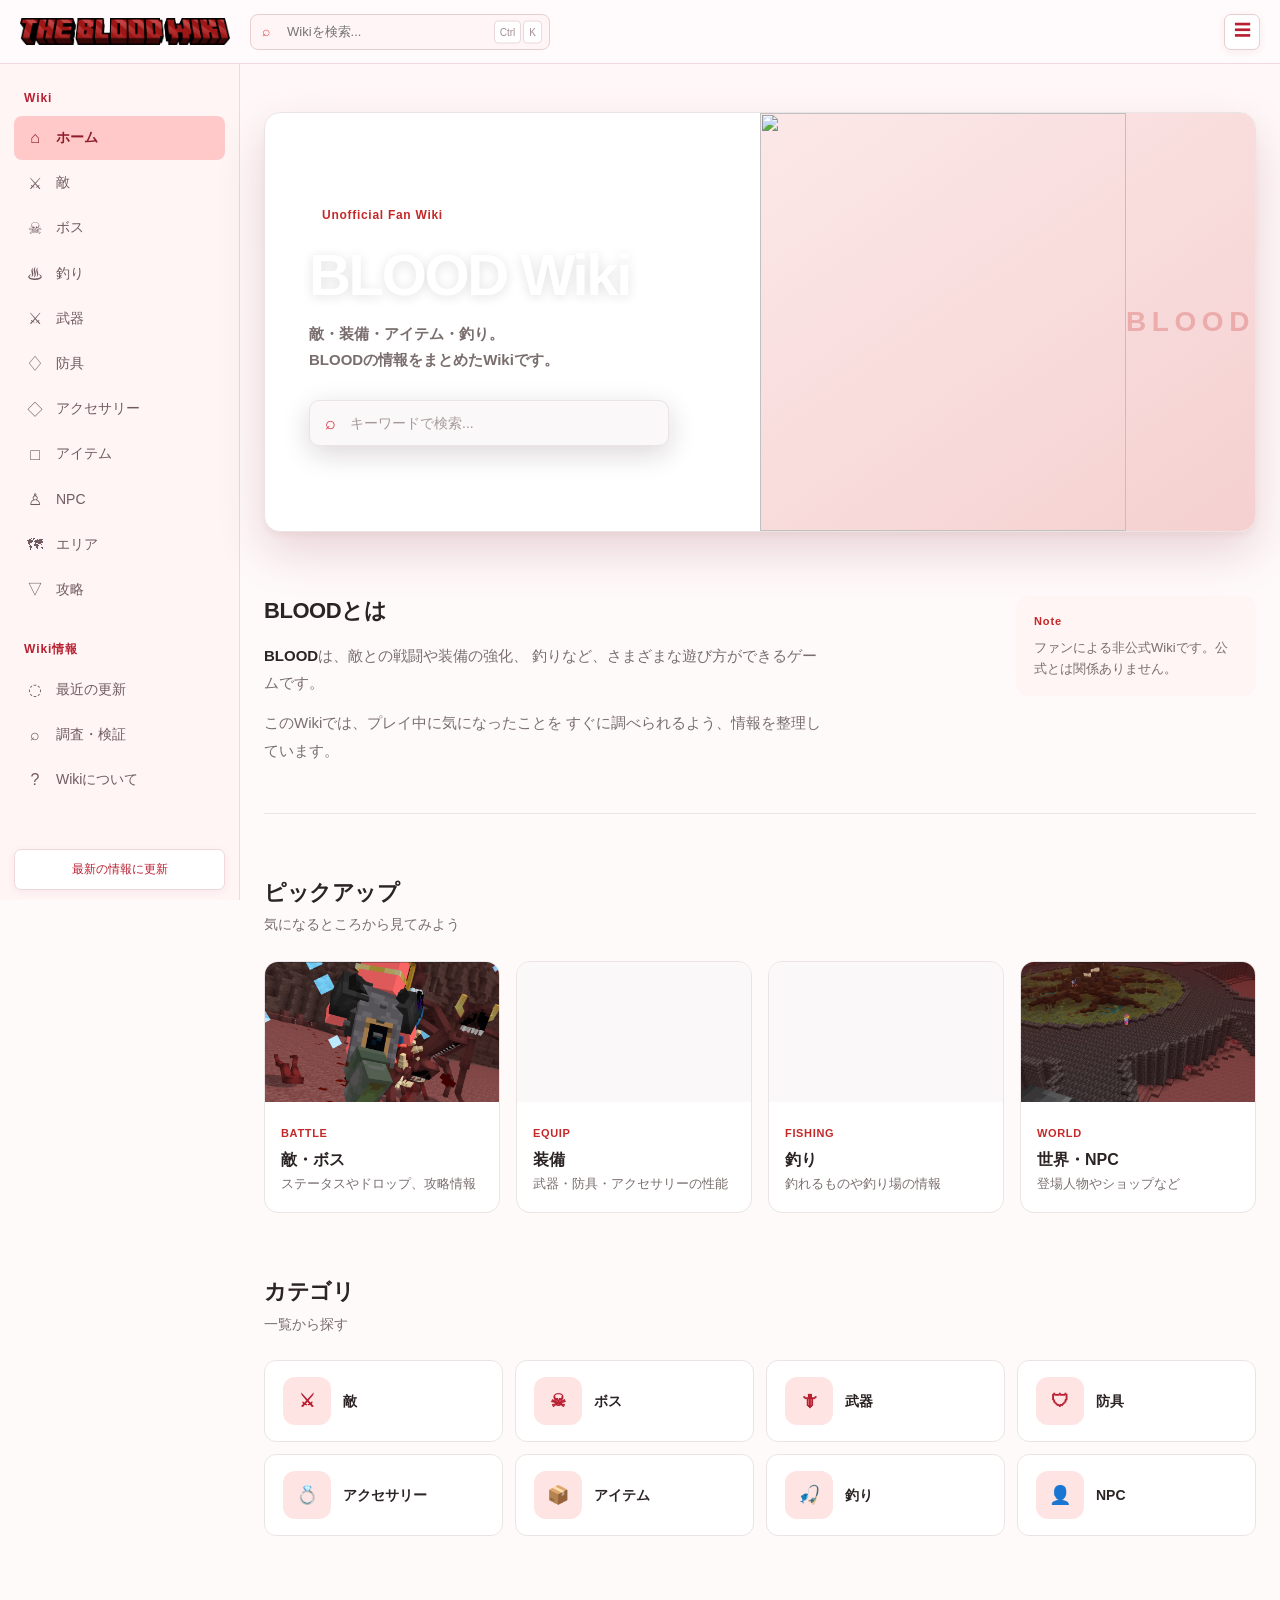
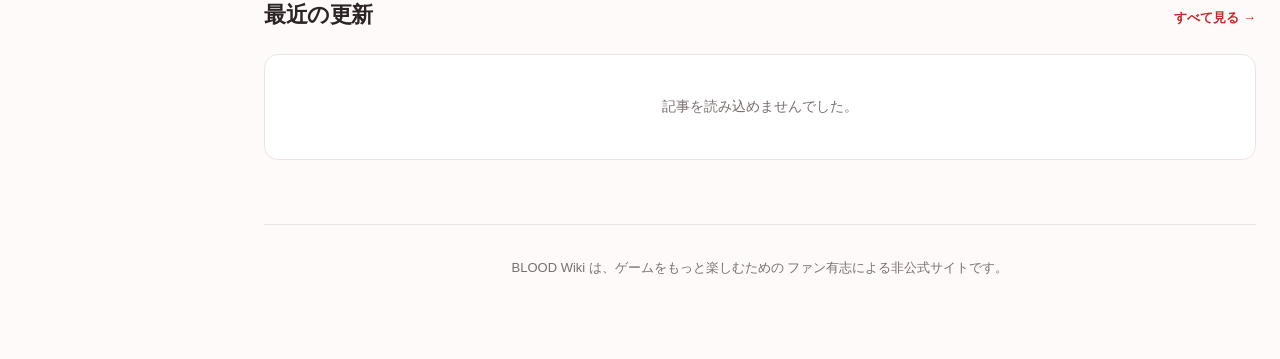
==== index.html @ ddd69c66 "ひ" ====
<!DOCTYPE html>
<html lang="ja">
<head>
    <link rel="icon" type="image/svg+xml" href="favicon.svg">
    <meta charset="UTF-8">
    <meta name="viewport" content="width=device-width, initial-scale=1.0">
    <title>BLOOD Wiki</title>
    <link rel="stylesheet" href="css/base.css">
    <link rel="stylesheet" href="css/layout.css">
    <link rel="stylesheet" href="css/components.css">
    <link rel="stylesheet" href="css/home.css">
</head>
<body>
<div class="site">

    <!-- 共通ヘッダー（変更なし） -->
    <div id="site-header"></div>

    <div class="page">

        <!-- 共通サイドバー（変更なし） -->
        <div id="site-sidebar"></div>

        <main class="main">
            <div class="content home">

                <!-- ========== ヒーロー ========== -->
                <section class="hero">
                    <div class="hero-text">
                        <p class="hero-label">Unofficial Fan Wiki</p>
                        <h1 class="hero-title">BLOOD Wiki</h1>
                        <p class="hero-lead">
                            敵・装備・アイテム・釣り。<br>
                            BLOODの情報をまとめたWikiです。
                        </p>
                        <div class="hero-search">
                            <span class="hero-search-icon" aria-hidden="true">⌕</span>
                            <input
                                type="search"
                                id="hero-search"
                                placeholder="キーワードで検索..."
                                autocomplete="off"
                                aria-label="Wiki内を検索"
                            >
                        </div>
                    </div>
                    <div class="hero-image">
                        <img
                            src="images/blood-hero.jpg"
                            alt=""
                            onerror="this.parentElement.classList.add('is-empty')"
                        >
                    </div>
                </section>

                <!-- ========== イントロ ========== -->
                <section class="intro">
                    <div class="intro-main">
                        <h2 class="intro-title">BLOODとは</h2>
                        <div class="intro-body">
                            <p>
                                <strong>BLOOD</strong>は、敵との戦闘や装備の強化、
                                釣りなど、さまざまな遊び方ができるゲームです。
                            </p>
                            <p>
                                このWikiでは、プレイ中に気になったことを
                                すぐに調べられるよう、情報を整理しています。
                            </p>
                        </div>
                    </div>
                    <aside class="intro-aside">
                        <p class="intro-aside-label">Note</p>
                        <p>ファンによる非公式Wikiです。公式とは関係ありません。</p>
                    </aside>
                </section>

                <!-- ========== ピックアップ ========== -->
                <section class="section">
                    <header class="section-head">
                        <h2 class="section-title">ピックアップ</h2>
                        <p class="section-sub">気になるところから見てみよう</p>
                    </header>

                    <div class="pickup-grid">
                        <a href="category.html?category=enemy" class="pickup-card">
                            <div class="pickup-media">
                                <img src="images/blood-battle.jpg" alt="" onerror="this.style.display='none'">
                            </div>
                            <div class="pickup-body">
                                <span class="pickup-tag">BATTLE</span>
                                <h3>敵・ボス</h3>
                                <p>ステータスやドロップ、攻略情報</p>
                            </div>
                        </a>

                        <a href="category.html?category=weapon" class="pickup-card">
                            <div class="pickup-media">
                                <img src="images/blood-equipment.jpg" alt="" onerror="this.style.display='none'">
                            </div>
                            <div class="pickup-body">
                                <span class="pickup-tag">EQUIP</span>
                                <h3>装備</h3>
                                <p>武器・防具・アクセサリーの性能</p>
                            </div>
                        </a>

                        <a href="category.html?category=fishing" class="pickup-card">
                            <div class="pickup-media">
                                <img src="images/blood-fishing.jpg" alt="" onerror="this.style.display='none'">
                            </div>
                            <div class="pickup-body">
                                <span class="pickup-tag">FISHING</span>
                                <h3>釣り</h3>
                                <p>釣れるものや釣り場の情報</p>
                            </div>
                        </a>

                        <a href="category.html?category=npc" class="pickup-card">
                            <div class="pickup-media">
                                <img src="images/blood-world.jpg" alt="" onerror="this.style.display='none'">
                            </div>
                            <div class="pickup-body">
                                <span class="pickup-tag">WORLD</span>
                                <h3>世界・NPC</h3>
                                <p>登場人物やショップなど</p>
                            </div>
                        </a>
                    </div>
                </section>

                <!-- ========== カテゴリ ========== -->
                <section class="section">
                    <header class="section-head">
                        <h2 class="section-title">カテゴリ</h2>
                        <p class="section-sub">一覧から探す</p>
                    </header>

                    <div class="category-grid">
                        <a href="category.html?category=enemy" class="category-item">
                            <span class="category-icon" aria-hidden="true">⚔</span>
                            <span class="category-name">敵</span>
                        </a>
                        <a href="category.html?category=boss" class="category-item">
                            <span class="category-icon" aria-hidden="true">☠</span>
                            <span class="category-name">ボス</span>
                        </a>
                        <a href="category.html?category=weapon" class="category-item">
                            <span class="category-icon" aria-hidden="true">🗡</span>
                            <span class="category-name">武器</span>
                        </a>
                        <a href="category.html?category=armor" class="category-item">
                            <span class="category-icon" aria-hidden="true">🛡</span>
                            <span class="category-name">防具</span>
                        </a>
                        <a href="category.html?category=accessory" class="category-item">
                            <span class="category-icon" aria-hidden="true">💍</span>
                            <span class="category-name">アクセサリー</span>
                        </a>
                        <a href="category.html?category=item" class="category-item">
                            <span class="category-icon" aria-hidden="true">📦</span>
                            <span class="category-name">アイテム</span>
                        </a>
                        <a href="category.html?category=fishing" class="category-item">
                            <span class="category-icon" aria-hidden="true">🎣</span>
                            <span class="category-name">釣り</span>
                        </a>
                        <a href="category.html?category=npc" class="category-item">
                            <span class="category-icon" aria-hidden="true">👤</span>
                            <span class="category-name">NPC</span>
                        </a>
                    </div>
                </section>

                <!-- ========== 最近の更新 ========== -->
                <section class="section">
                    <header class="section-head section-head--row">
                        <div>
                            <h2 class="section-title">最近の更新</h2>
                        </div>
                        <a href="recent.html" class="section-link">すべて見る →</a>
                    </header>

                    <div id="recent-articles" class="update-list">
                        <div class="update-empty">読み込み中...</div>
                    </div>
                </section>

                <!-- ========== フッター的な一言 ========== -->
                <section class="home-footer">
                    <p>
                        BLOOD Wiki は、ゲームをもっと楽しむための
                        ファン有志による非公式サイトです。
                    </p>
                </section>

            </div>
        </main>
    </div>
</div>

<script src="js/api.js"></script>
<script src="js/layout.js"></script>
<script>
async function loadArticles() {
    const container = document.getElementById("recent-articles");
    if (!container) return;

    try {
        const result = await getArticles();
        if (!result || !result.success) {
            throw new Error(result?.error || "記事を取得できませんでした");
        }
        displayRecentArticles((result.articles || []).slice(0, 8));
    } catch (error) {
        console.error("記事読み込みエラー:", error);
        container.innerHTML = `<div class="update-empty">記事を読み込めませんでした。</div>`;
    }
}

function displayRecentArticles(articles) {
    const container = document.getElementById("recent-articles");
    if (!container) return;
    container.innerHTML = "";

    if (!articles || articles.length === 0) {
        container.innerHTML = `<div class="update-empty">まだ記事がありません。</div>`;
        return;
    }

    for (const article of articles) {
        const a = document.createElement("a");
        a.href = "article.html?id=" + encodeURIComponent(article.id);
        a.className = "update-item";
        a.innerHTML = `
            <span class="update-cat">${escapeHtml(article.category)}</span>
            <span class="update-title">${escapeHtml(article.title)}</span>
            <span class="update-summary">${escapeHtml(article.summary)}</span>
        `;
        container.appendChild(a);
    }
}

function escapeHtml(text) {
    const div = document.createElement("div");
    div.textContent = text ?? "";
    return div.innerHTML;
}

function setupHeroSearch() {
    const input = document.getElementById("hero-search");
    if (!input) return;
    input.addEventListener("keydown", e => {
        if (e.key !== "Enter") return;
        const q = input.value.trim();
        if (!q) return;
        location.href = "search.html?q=" + encodeURIComponent(q);
    });
}

loadArticles();
setupHeroSearch();
</script>
</body>
</html>
---- css/base.css ----
/* ========================================
   BLOOD Wiki - Base
   Red / Strawberry Theme
======================================== */

:root {
    /* Main Reds */
    --red-50:  #fff5f5;
    --red-100: #ffe4e4;
    --red-200: #ffc9c9;
    --red-300: #ff9f9f;
    --red-400: #ff6f6f;
    --red-500: #f04444;
    --red-600: #d92f3a;
    --red-700: #b82032;
    --red-800: #8f1d2c;
    --red-900: #641524;

    /* Strawberry */
    --strawberry: #ff4f64;
    --strawberry-light: #fff0f2;

    /* Accent */
    --accent: #e63950;
    --accent-light: #ffe8ec;

    /* Text */
    --text: #2b2022;
    --text-sub: #705b60;
    --text-light: #a18d92;

    /* Background */
    --background: #fffafa;
    --surface: #ffffff;
    --surface-soft: #fff3f4;

    /* Border */
    --border: #f0d8dc;
    --border-strong: #e8b8bf;

    /* Shadow */
    --shadow-sm:
        0 2px 8px rgba(120, 20, 35, 0.06);

    --shadow-md:
        0 8px 24px rgba(120, 20, 35, 0.10);

    --shadow-lg:
        0 16px 40px rgba(120, 20, 35, 0.14);

    /* Radius */
    --radius-sm: 8px;
    --radius-md: 12px;
    --radius-lg: 18px;
    --radius-xl: 24px;
}


/* ========================================
   Reset
======================================== */

* {
    box-sizing: border-box;
}


html {
    scroll-behavior: smooth;
}


body {
    margin: 0;

    font-family:
        -apple-system,
        BlinkMacSystemFont,
        "Segoe UI",
        "Noto Sans JP",
        sans-serif;

    color: var(--text);

    background:
        linear-gradient(
            180deg,
            #fff7f8 0%,
            var(--background) 35%,
            #fffafa 100%
        );

    line-height: 1.7;

    -webkit-font-smoothing: antialiased;
}


/* ========================================
   Basic Elements
======================================== */

button,
input,
textarea,
select {
    font: inherit;
}


button {
    cursor: pointer;
}


a {
    color: var(--red-700);

    text-decoration-thickness: 1px;
    text-underline-offset: 3px;

    transition:
        color 0.2s ease,
        opacity 0.2s ease;
}


a:hover {
    color: var(--red-500);
}


img {
    max-width: 100%;
    height: auto;
}


/* ========================================
   Selection
======================================== */

::selection {
    color: #ffffff;
    background: var(--strawberry);
}


/* ========================================
   Scrollbar
======================================== */

::-webkit-scrollbar {
    width: 10px;
}


::-webkit-scrollbar-track {
    background: #fff1f3;
}


::-webkit-scrollbar-thumb {
    background: #e9a5ae;
    border-radius: 999px;
}


::-webkit-scrollbar-thumb:hover {
    background: var(--red-500);
}


/* ========================================
   Common Text
======================================== */

h1,
h2,
h3,
h4,
h5,
h6 {
    color: var(--text);

    line-height: 1.35;

    margin-top: 0;
}


h1 {
    font-weight: 800;
}


h2 {
    font-weight: 750;
}


h3,
h4 {
    font-weight: 700;
}


p {
    margin-top: 0;
}


small {
    color: var(--text-sub);
}


/* ========================================
   Form
======================================== */

input,
textarea,
select {
    color: var(--text);

    background: var(--surface);

    border: 1px solid var(--border);

    border-radius: var(--radius-sm);

    outline: none;

    transition:
        border-color 0.2s ease,
        box-shadow 0.2s ease;
}


input:focus,
textarea:focus,
select:focus {
    border-color: var(--red-400);

    box-shadow:
        0 0 0 3px rgba(240, 68, 68, 0.12);
}


/* ========================================
   Button Base
======================================== */

button {
    border: 0;

    color: #ffffff;

    background:
        linear-gradient(
            135deg,
            var(--red-500),
            var(--red-700)
        );

    border-radius: var(--radius-sm);

    padding: 0.55em 1em;

    box-shadow: var(--shadow-sm);

    transition:
        transform 0.15s ease,
        box-shadow 0.15s ease,
        filter 0.15s ease;
}


button:hover {
    filter: brightness(1.05);

    box-shadow: var(--shadow-md);

    transform: translateY(-1px);
}


button:active {
    transform: translateY(0);
}


/* ========================================
   Images
======================================== */

img {
    display: block;
}


/* ========================================
   Utility
======================================== */

.text-red {
    color: var(--red-600);
}


.text-sub {
    color: var(--text-sub);
}


.bg-red {
    background: var(--red-600);
}


.bg-red-soft {
    background: var(--surface-soft);
}
---- css/layout.css ----
/* ========================================
   ページ全体
======================================== */

.page {
    display: grid;

    grid-template-columns:
        240px minmax(0, 1fr);

    min-height: 100vh;

    padding-top: 64px;

    box-sizing: border-box;
}


/* ========================================
   サイドバー領域
======================================== */

#site-sidebar {
    width: 240px;

    min-width: 240px;
}


/* ========================================
   サイドバー
======================================== */

.sidebar {
    position: sticky;

    top: 64px;

    width: 240px;

    height: calc(100vh - 64px);

    box-sizing: border-box;

    display: flex;

    flex-direction: column;

    padding: 24px 14px;

    border-right:
        1px solid var(--border);

    background:
        var(--red-50);

    overflow-y: auto;
}


/* ========================================
   サイドバーセクション
======================================== */

.sidebar-section {
    margin-bottom: 28px;
}


.sidebar-title {
    padding: 0 10px;

    margin-bottom: 8px;

    font-size: 12px;

    font-weight: 700;

    color: var(--red-700);

    letter-spacing: 0.08em;
}


/* ========================================
   サイドバーリンク
======================================== */

.sidebar-link {
    display: flex;

    align-items: center;

    gap: 10px;

    width: 100%;

    min-height: 40px;

    box-sizing: border-box;

    padding: 8px 10px;

    margin: 2px 0;

    border-radius: 8px;

    color: var(--text-sub);

    text-decoration: none;

    font-size: 14px;

    transition:
        background 0.15s ease,
        color 0.15s ease;
}


.sidebar-link span {
    width: 22px;

    flex-shrink: 0;

    text-align: center;

    font-size: 16px;
}


.sidebar-link:hover {
    background: var(--red-100);

    color: var(--red-800);
}


.sidebar-link.active {
    background: var(--red-200);

    color: var(--red-800);

    font-weight: 600;
}


/* ========================================
   サイドバー下部
======================================== */

.sidebar-bottom {
    margin-top: auto;

    padding-top: 20px;
}


.update-button {
    display: block;

    width: 100%;

    box-sizing: border-box;

    padding: 9px 10px;

    margin-bottom: 10px;

    border: 1px solid var(--border);

    border-radius: 7px;

    background: var(--surface);

    color: var(--red-700);

    font-size: 12px;

    cursor: pointer;

    transition:
        background 0.15s ease,
        border-color 0.15s ease;
}


.update-button:hover {
    background: var(--red-100);

    border-color: var(--border-strong);
}


.update-button:disabled {
    opacity: 0.6;

    cursor: wait;
}


.sidebar-version {
    padding: 0 10px;

    color: var(--text-light);

    font-size: 11px;
}


/* ========================================
   メイン
======================================== */

.main {
    min-width: 0;

    width: 100%;
}


.content {
    width:
        min(
            1100px,
            calc(100% - 48px)
        );

    margin: 0 auto;

    padding: 48px 0 80px;

    box-sizing: border-box;
}


/* ========================================
   ヘッダー
======================================== */

.header {
    position: fixed;

    top: 0;

    left: 0;

    right: 0;

    z-index: 2000;

    width: 100%;

    height: 64px;

    box-sizing: border-box;

    border-bottom:
        1px solid #f0dadd;

    /*
       ロゴが濃い赤なので、
       ヘッダーは赤くしすぎない
    */
    background:
        rgba(
            255,
            250,
            251,
            0.97
        );

    backdrop-filter:
        blur(12px);
}


.header-inner {
    height: 100%;

    display: flex;

    align-items: center;

    gap: 20px;

    padding: 0 20px;

    box-sizing: border-box;
}


/* ========================================
   ロゴ・タイトル画像
======================================== */

.logo {
    display: flex;

    align-items: center;

    gap: 8px;

    flex-shrink: 0;

    color: var(--red-800);

    text-decoration: none;
}


.logo img {
    display: block;

    width: auto;

    height: 42px;

    max-width: 210px;

    object-fit: contain;
}


/* ========================================
   テキストロゴ
======================================== */

.logo-mark {
    display: flex;

    align-items: center;

    justify-content: center;

    width: 30px;

    height: 30px;

    border-radius: 7px;

    background: var(--red-700);

    color: white;

    font-size: 13px;

    font-weight: 700;
}


.logo strong {
    display: block;

    font-size: 17px;

    line-height: 18px;

    letter-spacing: -0.03em;

    color: var(--red-800);
}


.logo small {
    display: block;

    margin-top: 2px;

    color: var(--red-400);

    font-size: 10px;
}


/* ========================================
   ヘッダー検索
======================================== */

.header-search {
    position: relative;

    width: 300px;

    flex-shrink: 0;
}


.header-search input {
    display: block;

    width: 100%;

    height: 36px;

    box-sizing: border-box;

    padding:
        0 55px 0 36px;

    border:
        1px solid #e8cdd1;

    border-radius: 8px;

    outline: none;

    background: #fff5f6;

    color: var(--text);

    font-family: inherit;

    font-size: 13px;

    transition:
        border-color 0.15s ease,
        background 0.15s ease,
        box-shadow 0.15s ease;
}


.header-search input:focus {
    border-color: var(--red-400);

    background: white;

    box-shadow:
        0 0 0 3px
        rgba(
            190,
            35,
            60,
            0.08
        );
}


.search-icon {
    position: absolute;

    left: 12px;

    top: 50%;

    transform:
        translateY(-50%);

    color: var(--red-500);

    font-size: 14px;

    pointer-events: none;
}


.search-shortcut {
    position: absolute;

    right: 8px;

    top: 50%;

    display: flex;

    gap: 2px;

    transform:
        translateY(-50%);
}


.search-shortcut kbd {
    padding: 2px 5px;

    border:
        1px solid #ead8db;

    border-radius: 4px;

    background: white;

    color: var(--text-light);

    font-family: inherit;

    font-size: 10px;
}


/* ========================================
   ヘッダー右側
======================================== */

.header-actions {
    display: flex;

    align-items: center;

    gap: 8px;

    margin-left: auto;
}


.icon-button {
    display: flex;

    align-items: center;

    justify-content: center;

    width: 36px;

    height: 36px;

    padding: 0;

    border:
        1px solid #e8cdd1;

    border-radius: 7px;

    background: white;

    color: var(--red-700);

    font-size: 17px;

    cursor: pointer;

    transition:
        background 0.15s ease,
        border-color 0.15s ease,
        transform 0.15s ease;
}


.icon-button:hover {
    background: var(--red-50);

    border-color: var(--red-300);

    transform:
        translateY(-1px);
}


/* ========================================
   スマホ
======================================== */

@media (max-width: 800px) {

    .page {
        display: block;

        min-height: 100vh;

        padding-top: 56px;
    }


    #site-sidebar {
        width: auto;

        min-width: 0;
    }


    .sidebar {
        position: fixed;

        top: 56px;

        left: 0;

        bottom: 0;

        z-index: 1000;

        width: 260px;

        height: auto;

        transform:
            translateX(-100%);

        transition:
            transform 0.2s ease;

        box-shadow:
            4px 0 20px
            rgba(
                120,
                20,
                35,
                0.12
            );
    }


    .sidebar.open {
        transform:
            translateX(0);
    }


    .content {
        width:
            calc(100% - 32px);

        margin: 0 auto;

        padding-top: 32px;
    }


    .header {
        height: 56px;
    }


    .header-inner {
        padding: 0 14px;

        gap: 10px;
    }


    .logo img {
        height: 36px;

        max-width: 150px;
    }


    .logo-mark {
        width: 28px;

        height: 28px;
    }


    .logo strong {
        font-size: 15px;
    }


    .logo small {
        display: none;
    }


    .header-search {
        flex: 1;

        width: auto;

        min-width: 0;
    }


    .search-shortcut {
        display: none;
    }


    .icon-button {
        width: 34px;

        height: 34px;
    }

}
---- css/components.css ----
/* ========================================
   BLOOD Wiki - トップページ（刷新版）
======================================== */

/* ========================================
   共通ユーティリティ
======================================== */
.visually-hidden {
    position: absolute;
    width: 1px;
    height: 1px;
    margin: -1px;
    padding: 0;
    overflow: hidden;
    clip-path: inset(50%);
    white-space: nowrap;
}

a:focus-visible,
input:focus-visible,
button:focus-visible {
    outline: 2px solid var(--red-600);
    outline-offset: 3px;
}

@media (prefers-reduced-motion: reduce) {
    *,
    *::before,
    *::after {
        animation-duration: 0.01ms !important;
        animation-iteration-count: 1 !important;
        transition-duration: 0.01ms !important;
        scroll-behavior: auto !important;
    }
}

/* ========================================
   セクション共通
======================================== */
.home-section {
    margin-bottom: 76px;
}

.section-heading {
    display: flex;
    align-items: flex-end;
    justify-content: space-between;
    gap: 20px;
    margin-bottom: 26px;
}

.eyebrow {
    display: block;
    margin-bottom: 6px;
    color: var(--red-600);
    font-size: 11px;
    font-weight: 800;
    letter-spacing: 0.15em;
}

.section-heading h2 {
    margin: 0;
    color: var(--text);
    font-size: 26px;
    font-weight: 800;
    letter-spacing: -0.03em;
    line-height: 1.25;
}

.section-description {
    margin: 6px 0 0;
    color: var(--text-light);
    font-size: 13px;
    line-height: 1.55;
}

.text-link {
    flex-shrink: 0;
    color: var(--red-600);
    font-size: 13px;
    font-weight: 700;
    text-decoration: none;
    transition: color 0.18s ease, transform 0.18s ease;
}

.text-link:hover {
    color: var(--red-800);
    transform: translateX(3px);
}

/* ========================================
   ヒーロー
======================================== */
.hero {
    position: relative;
    display: grid;
    grid-template-columns: minmax(280px, 0.88fr) minmax(0, 1.12fr);
    min-height: 420px;
    margin-bottom: 72px;
    overflow: hidden;
    border: 1px solid var(--border-strong);
    border-radius: 22px;
    background: linear-gradient(140deg, #6e1424 0%, #a71932 42%, #d7354d 100%);
    box-shadow:
        0 4px 6px rgba(120, 20, 35, 0.04),
        0 20px 48px rgba(120, 20, 35, 0.16);
}

/* ヒーロー画像 */
.hero-visual {
    position: relative;
    order: 2;
    min-height: 420px;
    overflow: hidden;
    background: var(--red-800);
}

.hero-visual img {
    display: block;
    width: 100%;
    height: 100%;
    min-height: 420px;
    object-fit: cover;
    transition: transform 0.6s cubic-bezier(0.22, 1, 0.36, 1);
}

.hero:hover .hero-visual img {
    transform: scale(1.04);
}

.hero-visual-overlay {
    position: absolute;
    inset: 0;
    background: linear-gradient(
        95deg,
        rgba(50, 4, 12, 0) 0%,
        rgba(50, 4, 12, 0.18) 55%,
        rgba(50, 4, 12, 0.38) 100%
    );
    pointer-events: none;
}

/* ヒーロー本文 */
.hero-content {
    position: relative;
    z-index: 1;
    order: 1;
    display: flex;
    flex-direction: column;
    justify-content: center;
    min-width: 0;
    padding: 52px 48px;
    color: #fff;
}

.hero-label {
    display: inline-flex;
    align-items: center;
    width: fit-content;
    margin-bottom: 18px;
    padding: 6px 12px;
    border: 1px solid rgba(255, 255, 255, 0.28);
    border-radius: 999px;
    background: rgba(255, 255, 255, 0.12);
    color: rgba(255, 255, 255, 0.94);
    font-size: 10px;
    font-weight: 800;
    letter-spacing: 0.15em;
    backdrop-filter: blur(4px);
}

.hero h1 {
    margin: 0;
    color: #fff;
    font-size: clamp(36px, 4.8vw, 58px);
    font-weight: 800;
    line-height: 1.06;
    letter-spacing: -0.04em;
    text-shadow: 0 2px 12px rgba(0, 0, 0, 0.12);
}

.hero-lead {
    margin: 16px 0 0;
    color: rgba(255, 255, 255, 0.96);
    font-size: 17px;
    font-weight: 700;
    line-height: 1.4;
}

.hero-description {
    max-width: 500px;
    margin: 12px 0 30px;
    color: rgba(255, 255, 255, 0.78);
    font-size: 13.5px;
    line-height: 1.85;
}

/* ヒーロー検索 */
.hero-search {
    position: relative;
    width: 100%;
    max-width: 460px;
}

.hero-search span {
    position: absolute;
    left: 16px;
    top: 50%;
    z-index: 1;
    transform: translateY(-50%);
    color: var(--red-600);
    font-size: 18px;
    line-height: 1;
    pointer-events: none;
}

.hero-search input {
    width: 100%;
    height: 52px;
    padding: 0 20px 0 48px;
    border: 1px solid rgba(255, 255, 255, 0.4);
    border-radius: 14px;
    outline: none;
    background: rgba(255, 255, 255, 0.97);
    color: var(--text);
    font-size: 14px;
    box-shadow: 0 8px 28px rgba(40, 6, 14, 0.16);
    transition: border-color 0.18s ease, box-shadow 0.18s ease;
}

.hero-search input::placeholder {
    color: var(--text-light);
}

.hero-search input:focus {
    border-color: #fff;
    box-shadow:
        0 0 0 4px rgba(255, 255, 255, 0.2),
        0 8px 28px rgba(40, 6, 14, 0.16);
}

/* ========================================
   BLOODとは？
======================================== */
.about-section {
    position: relative;
    overflow: hidden;
    padding: 36px;
    border: 1px solid var(--border);
    border-radius: 20px;
    background: linear-gradient(145deg, #fff5f6 0%, #ffffff 50%, #fff9f9 100%);
}

.about-content {
    display: grid;
    grid-template-columns: minmax(240px, 0.72fr) minmax(0, 1.28fr);
    gap: 40px;
    align-items: center;
}

.about-visual {
    order: 2;
    position: relative;
    min-height: 210px;
    overflow: hidden;
    border-radius: 16px;
    background: var(--red-100);
    box-shadow: 0 8px 24px rgba(120, 20, 35, 0.06);
}

.about-visual img {
    position: relative;
    z-index: 1;
    display: block;
    width: 100%;
    height: 100%;
    min-height: 210px;
    object-fit: cover;
    transition: transform 0.5s cubic-bezier(0.22, 1, 0.36, 1);
}

.about-visual:hover img {
    transform: scale(1.045);
}

.image-placeholder {
    position: absolute;
    inset: 0;
    display: flex;
    align-items: center;
    justify-content: center;
    color: var(--red-400);
    font-size: 24px;
    font-weight: 800;
    letter-spacing: 0.2em;
}

.about-text {
    order: 1;
    min-width: 0;
    color: var(--text-sub);
    font-size: 14.5px;
    line-height: 1.9;
}

.about-text p {
    margin: 0 0 14px;
}

.about-text p:last-child {
    margin-bottom: 0;
}

.about-note {
    margin-top: 22px;
    padding: 18px 20px;
    border-radius: 14px;
    background: var(--red-600);
    color: #fff;
    box-shadow: 0 10px 28px rgba(150, 20, 42, 0.16);
}

.about-note-label {
    display: block;
    margin-bottom: 6px;
    color: rgba(255, 255, 255, 0.72);
    font-size: 10px;
    font-weight: 800;
    letter-spacing: 0.14em;
}

.about-note p {
    margin: 0;
    font-size: 13px;
    line-height: 1.8;
}

/* ========================================
   BLOODをもっと知る
======================================== */
.discover-grid {
    display: grid;
    grid-template-columns: repeat(auto-fit, minmax(240px, 1fr));
    gap: 18px;
}

.discover-card {
    position: relative;
    display: flex;
    flex-direction: column;
    min-width: 0;
    overflow: hidden;
    border: 1px solid var(--border);
    border-radius: 16px;
    background: var(--surface);
    color: var(--text);
    transition:
        transform 0.22s cubic-bezier(0.22, 1, 0.36, 1),
        border-color 0.2s ease,
        box-shadow 0.22s ease;
}

.discover-card:hover {
    transform: translateY(-4px);
    border-color: var(--red-300);
    box-shadow: 0 16px 36px rgba(120, 20, 35, 0.11);
}

.discover-image {
    position: relative;
    width: 100%;
    height: 152px;
    overflow: hidden;
    background: var(--red-100);
}

.discover-image img {
    display: block;
    width: 100%;
    height: 100%;
    object-fit: cover;
    transition: transform 0.5s cubic-bezier(0.22, 1, 0.36, 1);
}

.discover-card:hover .discover-image img {
    transform: scale(1.06);
}

.discover-image span {
    position: absolute;
    left: 12px;
    bottom: 12px;
    padding: 5px 10px;
    border-radius: 999px;
    background: rgba(30, 4, 10, 0.62);
    color: #fff;
    font-size: 10px;
    font-weight: 800;
    letter-spacing: 0.12em;
    backdrop-filter: blur(4px);
}

.discover-content {
    display: flex;
    flex-direction: column;
    flex: 1;
    padding: 20px;
}

.discover-content h3 {
    margin: 0 0 6px;
    color: var(--text);
    font-size: 16px;
    font-weight: 700;
    line-height: 1.3;
}

.discover-content p {
    margin: 0 0 16px;
    color: var(--text-light);
    font-size: 12.5px;
    line-height: 1.7;
}

.discover-link {
    margin-top: auto;
    color: var(--red-600);
    font-size: 12.5px;
    font-weight: 700;
    text-decoration: none;
    transition: color 0.15s ease;
}

.discover-link:hover {
    color: var(--red-800);
}

/* ========================================
   カテゴリ一覧
======================================== */
.category-list {
    display: grid;
    grid-template-columns: repeat(auto-fit, minmax(280px, 1fr));
    gap: 12px;
    margin: 0;
    padding: 0;
    list-style: none;
}

.category-card {
    position: relative;
    display: flex;
    align-items: center;
    gap: 14px;
    min-height: 90px;
    padding: 15px 16px;
    overflow: hidden;
    border: 1px solid var(--border);
    border-radius: 14px;
    background: var(--surface);
    color: var(--text);
    text-decoration: none;
    transition:
        transform 0.18s ease,
        border-color 0.18s ease,
        box-shadow 0.18s ease,
        background 0.18s ease;
}

.category-card::before {
    content: "";
    position: absolute;
    left: 0;
    top: 0;
    bottom: 0;
    width: 3px;
    background: var(--red-300);
    transition: background 0.18s ease, width 0.18s ease;
}

.category-card:hover {
    transform: translateY(-2px);
    border-color: var(--red-300);
    background: #fffafb;
    box-shadow: 0 10px 28px rgba(120, 20, 35, 0.09);
}

.category-card:hover::before {
    background: var(--red-600);
    width: 4px;
}

.category-icon {
    display: flex;
    align-items: center;
    justify-content: center;
    flex-shrink: 0;
    width: 48px;
    height: 48px;
    border-radius: 12px;
    background: var(--red-100);
    color: var(--red-700);
    font-size: 20px;
    font-weight: 700;
    line-height: 1;
}

.category-icon.enemy     { background: #ffe3e7; color: #a71932; }
.category-icon.boss      { background: #f8d9de; color: #821629; }
.category-icon.fishing   { background: #ffecef; color: #c52d4a; }
.category-icon.weapon    { background: #fbdfe3; color: #991b35; }
.category-icon.armor     { background: #fce8ea; color: #b52a42; }
.category-icon.accessory { background: #f9dce2; color: #8f2035; }
.category-icon.item      { background: #ffe9ec; color: #c13a50; }
.category-icon.npc       { background: #f6dfe3; color: #9e2b40; }

.category-card-content {
    min-width: 0;
    flex: 1;
}

.category-card-content h3 {
    margin: 0 0 3px;
    color: var(--text);
    font-size: 16px;
    font-weight: 700;
    line-height: 1.3;
}

.category-card-content p {
    margin: 0;
    color: var(--text-light);
    font-size: 12px;
    line-height: 1.55;
}

.arrow {
    flex-shrink: 0;
    color: var(--red-400);
    font-size: 18px;
    transition: transform 0.18s ease, color 0.18s ease;
}

.category-card:hover .arrow {
    transform: translateX(4px);
    color: var(--red-600);
}

/* ========================================
   最近の更新
======================================== */
.article-list {
    display: flex;
    flex-direction: column;
    gap: 8px;
}

.article-list-item {
    display: flex;
    align-items: center;
    justify-content: space-between;
    gap: 20px;
    padding: 16px 18px;
    border: 1px solid var(--border);
    border-radius: 12px;
    background: var(--surface);
    color: var(--text);
    text-decoration: none;
    transition:
        border-color 0.16s ease,
        background 0.16s ease,
        transform 0.16s ease,
        box-shadow 0.16s ease;
}

.article-list-item:hover {
    transform: translateX(3px);
    border-color: var(--red-300);
    background: #fffafb;
    box-shadow: 0 4px 16px rgba(120, 20, 35, 0.06);
}

.article-list-main {
    min-width: 0;
}

.article-category {
    margin-bottom: 3px;
    color: var(--red-600);
    font-size: 11px;
    font-weight: 700;
}

.article-list-item h3 {
    margin: 0;
    color: var(--text);
    font-size: 15px;
    font-weight: 700;
    line-height: 1.35;
}

.article-list-item p {
    margin: 4px 0 0;
    overflow: hidden;
    color: var(--text-light);
    font-size: 12px;
    text-overflow: ellipsis;
    white-space: nowrap;
}

.article-arrow {
    flex-shrink: 0;
    color: var(--red-400);
    font-size: 18px;
    transition: color 0.16s ease, transform 0.16s ease;
}

.article-list-item:hover .article-arrow {
    color: var(--red-600);
    transform: translateX(2px);
}

/* ========================================
   Wikiについて
======================================== */
.wiki-info-section {
    padding: 32px;
    border: 1px solid var(--border);
    border-radius: 18px;
    background: linear-gradient(145deg, #fff1f3 0%, #fff8f9 50%, #ffffff 100%);
}

.wiki-info-grid {
    display: grid;
    grid-template-columns: repeat(auto-fit, minmax(220px, 1fr));
    gap: 14px;
}

.wiki-info-card {
    padding: 22px;
    border: 1px solid rgba(180, 40, 65, 0.1);
    border-radius: 14px;
    background: rgba(255, 255, 255, 0.82);
    transition:
        transform 0.18s ease,
        border-color 0.18s ease,
        box-shadow 0.18s ease;
}

.wiki-info-card:hover {
    transform: translateY(-3px);
    border-color: var(--red-300);
    box-shadow: 0 10px 24px rgba(120, 20, 35, 0.08);
}

.wiki-info-icon {
    display: block;
    margin-bottom: 12px;
    color: var(--red-600);
    font-size: 24px;
    line-height: 1;
}

.wiki-info-card h3 {
    margin: 0 0 6px;
    color: var(--red-800);
    font-size: 15px;
    font-weight: 700;
}

.wiki-info-card p {
    margin: 0;
    color: var(--text-light);
    font-size: 12.5px;
    line-height: 1.7;
}

/* ========================================
   読み込み・空状態
======================================== */
.loading,
.empty {
    padding: 36px 20px;
    border: 1px dashed var(--border-strong);
    border-radius: 12px;
    background: var(--surface);
    color: var(--text-light);
    text-align: center;
    font-size: 13px;
}

/* ========================================
   タブレット
======================================== */
@media (max-width: 1000px) {
    .hero {
        grid-template-columns: 1fr 1fr;
        min-height: 380px;
    }

    .hero-visual,
    .hero-visual img {
        min-height: 380px;
    }

    .hero-content {
        padding: 40px 36px;
    }

    .about-content {
        gap: 28px;
    }
}

/* ========================================
   スマホ
======================================== */
@media (max-width: 800px) {
    .home-section {
        margin-bottom: 56px;
    }

    .section-heading {
        flex-direction: column;
        align-items: flex-start;
        gap: 10px;
        margin-bottom: 20px;
    }

    .section-heading h2 {
        font-size: 22px;
    }

    /* ヒーロー */
    .hero {
        display: flex;
        flex-direction: column;
        min-height: 0;
        margin-bottom: 48px;
        border-radius: 18px;
    }

    .hero-visual {
        order: 1;
        height: 230px;
        min-height: 230px;
    }

    .hero-visual img {
        min-height: 230px;
    }

    .hero-content {
        order: 2;
        padding: 28px 22px 26px;
    }

    .hero h1 {
        font-size: clamp(32px, 9vw, 40px);
    }

    .hero-lead {
        margin-top: 12px;
        font-size: 15px;
    }

    .hero-description {
        margin: 10px 0 22px;
        font-size: 13px;
    }

    .hero-search input {
        height: 48px;
        border-radius: 12px;
    }

    /* BLOODとは？ */
    .about-section {
        padding: 24px;
        border-radius: 16px;
    }

    .about-content {
        grid-template-columns: 1fr;
        gap: 20px;
    }

    .about-visual {
        order: 1;
        min-height: 180px;
    }

    .about-visual img {
        min-height: 180px;
    }

    .about-text {
        order: 2;
        font-size: 14px;
    }

    /* もっと知る */
    .discover-grid {
        grid-template-columns: 1fr;
        gap: 12px;
    }

    .discover-card {
        display: grid;
        grid-template-columns: 124px minmax(0, 1fr);
        align-items: stretch;
        border-radius: 14px;
    }

    .discover-image {
        height: auto;
        min-height: 132px;
    }

    .discover-image span {
        left: 8px;
        bottom: 8px;
        padding: 4px 8px;
        font-size: 9px;
    }

    .discover-content {
        padding: 14px 16px;
    }

    .discover-content h3 {
        font-size: 15px;
    }

    /* カテゴリ */
    .category-list {
        grid-template-columns: 1fr;
        gap: 10px;
    }

    .category-card {
        min-height: 80px;
        padding: 13px 14px;
        border-radius: 12px;
    }

    .category-icon {
        width: 44px;
        height: 44px;
        border-radius: 11px;
        font-size: 18px;
    }

    /* Wikiについて */
    .wiki-info-section {
        padding: 24px;
        border-radius: 16px;
    }

    .wiki-info-grid {
        grid-template-columns: 1fr;
        gap: 10px;
    }

    .wiki-info-card {
        padding: 18px;
    }

    /* 最近の更新 */
    .article-list-item {
        padding: 14px 15px;
        gap: 12px;
        border-radius: 10px;
    }

    .article-list-item p {
        display: -webkit-box;
        -webkit-line-clamp: 2;
        line-clamp: 2;
        -webkit-box-orient: vertical;
        white-space: normal;
    }
}
---- css/home.css ----
/* ========================================
   BLOOD Wiki — Home
   明るく、すっきり、ゲームWikiらしい
======================================== */

.home {
    --home-red: #c62828;
    --home-red-soft: #e53935;
    --home-red-bg: #fff5f5;
    --home-border: #ebe4e4;
    --home-text: #2c2424;
    --home-muted: #7a6e6e;
    --home-surface: #ffffff;
    --home-bg-soft: #faf8f8;
}

/* ---------- ヒーロー ---------- */
.hero {
    display: grid;
    grid-template-columns: 1fr 1fr;
    gap: 0;
    margin-bottom: 64px;
    border: 1px solid var(--home-border);
    border-radius: 16px;
    background: var(--home-surface);
    overflow: hidden;
}

.hero-text {
    display: flex;
    flex-direction: column;
    justify-content: center;
    padding: 48px 44px;
}

.hero-label {
    margin: 0 0 12px;
    color: var(--home-red);
    font-size: 12px;
    font-weight: 600;
    letter-spacing: 0.06em;
}

.hero-title {
    margin: 0;
    color: var(--home-text);
    font-size: clamp(36px, 4.5vw, 48px);
    font-weight: 800;
    letter-spacing: -0.03em;
    line-height: 1.1;
}

.hero-lead {
    margin: 16px 0 28px;
    color: var(--home-muted);
    font-size: 15px;
    line-height: 1.7;
}

.hero-search {
    position: relative;
    max-width: 360px;
}

.hero-search-icon {
    position: absolute;
    left: 14px;
    top: 50%;
    transform: translateY(-50%);
    color: var(--home-muted);
    font-size: 15px;
    pointer-events: none;
}

.hero-search input {
    width: 100%;
    height: 46px;
    padding: 0 16px 0 40px;
    border: 1px solid var(--home-border);
    border-radius: 10px;
    background: var(--home-bg-soft);
    color: var(--home-text);
    font-size: 14px;
    outline: none;
    transition: border-color 0.15s ease, box-shadow 0.15s ease, background 0.15s ease;
}

.hero-search input::placeholder {
    color: #a89a9a;
}

.hero-search input:focus {
    border-color: var(--home-red);
    background: #fff;
    box-shadow: 0 0 0 3px rgba(198, 40, 40, 0.12);
}

.hero-image {
    position: relative;
    min-height: 320px;
    background: linear-gradient(145deg, #fce8e8, #f5d0d0);
}

.hero-image img {
    display: block;
    width: 100%;
    height: 100%;
    min-height: 320px;
    object-fit: cover;
}

.hero-image.is-empty {
    display: flex;
    align-items: center;
    justify-content: center;
}

.hero-image.is-empty::after {
    content: "BLOOD";
    color: rgba(198, 40, 40, 0.25);
    font-size: 28px;
    font-weight: 800;
    letter-spacing: 0.2em;
}

/* ---------- イントロ ---------- */
.intro {
    display: grid;
    grid-template-columns: 1fr auto;
    gap: 40px;
    align-items: start;
    margin-bottom: 64px;
    padding-bottom: 48px;
    border-bottom: 1px solid var(--home-border);
}

.intro-title {
    margin: 0 0 16px;
    color: var(--home-text);
    font-size: 22px;
    font-weight: 700;
    letter-spacing: -0.02em;
}

.intro-body {
    max-width: 560px;
    color: var(--home-muted);
    font-size: 15px;
    line-height: 1.85;
}

.intro-body p {
    margin: 0 0 12px;
}

.intro-body p:last-child {
    margin-bottom: 0;
}

.intro-body strong {
    color: var(--home-text);
    font-weight: 700;
}

.intro-aside {
    max-width: 240px;
    padding: 16px 18px;
    border-radius: 12px;
    background: var(--home-red-bg);
}

.intro-aside-label {
    margin: 0 0 6px;
    color: var(--home-red);
    font-size: 11px;
    font-weight: 700;
    letter-spacing: 0.08em;
}

.intro-aside p:last-child {
    margin: 0;
    color: var(--home-muted);
    font-size: 13px;
    line-height: 1.65;
}

/* ---------- セクション共通 ---------- */
.section {
    margin-bottom: 64px;
}

.section-head {
    margin-bottom: 24px;
}

.section-head--row {
    display: flex;
    align-items: baseline;
    justify-content: space-between;
    gap: 16px;
}

.section-title {
    margin: 0;
    color: var(--home-text);
    font-size: 22px;
    font-weight: 700;
    letter-spacing: -0.02em;
}

.section-sub {
    margin: 6px 0 0;
    color: var(--home-muted);
    font-size: 14px;
}

.section-link {
    flex-shrink: 0;
    color: var(--home-red);
    font-size: 13px;
    font-weight: 600;
    text-decoration: none;
    transition: opacity 0.15s ease;
}

.section-link:hover {
    opacity: 0.75;
}

/* ---------- ピックアップ ---------- */
.pickup-grid {
    display: grid;
    grid-template-columns: repeat(4, 1fr);
    gap: 16px;
}

.pickup-card {
    display: flex;
    flex-direction: column;
    border: 1px solid var(--home-border);
    border-radius: 14px;
    background: var(--home-surface);
    color: inherit;
    text-decoration: none;
    overflow: hidden;
    transition: border-color 0.18s ease, box-shadow 0.18s ease, transform 0.18s ease;
}

.pickup-card:hover {
    border-color: #f0c8c8;
    box-shadow: 0 8px 24px rgba(44, 36, 36, 0.06);
    transform: translateY(-2px);
}

.pickup-media {
    height: 140px;
    background: var(--home-bg-soft);
    overflow: hidden;
}

.pickup-media img {
    display: block;
    width: 100%;
    height: 100%;
    object-fit: cover;
    transition: transform 0.35s ease;
}

.pickup-card:hover .pickup-media img {
    transform: scale(1.04);
}

.pickup-body {
    padding: 16px 16px 18px;
}

.pickup-tag {
    display: inline-block;
    margin-bottom: 6px;
    color: var(--home-red);
    font-size: 11px;
    font-weight: 700;
    letter-spacing: 0.06em;
}

.pickup-body h3 {
    margin: 0 0 4px;
    color: var(--home-text);
    font-size: 16px;
    font-weight: 700;
}

.pickup-body p {
    margin: 0;
    color: var(--home-muted);
    font-size: 13px;
    line-height: 1.5;
}

/* ---------- カテゴリ ---------- */
.category-grid {
    display: grid;
    grid-template-columns: repeat(4, 1fr);
    gap: 12px;
}

.category-item {
    display: flex;
    align-items: center;
    gap: 12px;
    padding: 16px 18px;
    border: 1px solid var(--home-border);
    border-radius: 12px;
    background: var(--home-surface);
    color: var(--home-text);
    text-decoration: none;
    transition: border-color 0.15s ease, background 0.15s ease;
}

.category-item:hover {
    border-color: #f0c8c8;
    background: var(--home-red-bg);
}

.category-icon {
    flex-shrink: 0;
    font-size: 18px;
    line-height: 1;
}

.category-name {
    font-size: 14px;
    font-weight: 600;
}

/* ---------- 最近の更新 ---------- */
.update-list {
    border: 1px solid var(--home-border);
    border-radius: 14px;
    background: var(--home-surface);
    overflow: hidden;
}

.update-item {
    display: grid;
    grid-template-columns: 100px 1fr;
    grid-template-rows: auto auto;
    column-gap: 16px;
    row-gap: 2px;
    padding: 16px 20px;
    border-bottom: 1px solid var(--home-border);
    color: inherit;
    text-decoration: none;
    transition: background 0.15s ease;
}

.update-item:last-child {
    border-bottom: none;
}

.update-item:hover {
    background: var(--home-bg-soft);
}

.update-cat {
    grid-row: 1 / 3;
    align-self: center;
    color: var(--home-red);
    font-size: 12px;
    font-weight: 600;
}

.update-title {
    color: var(--home-text);
    font-size: 14px;
    font-weight: 600;
    line-height: 1.4;
}

.update-summary {
    overflow: hidden;
    color: var(--home-muted);
    font-size: 13px;
    text-overflow: ellipsis;
    white-space: nowrap;
}

.update-empty {
    padding: 40px 20px;
    color: var(--home-muted);
    font-size: 14px;
    text-align: center;
}

/* ---------- ホームフッター ---------- */
.home-footer {
    margin-top: 16px;
    padding-top: 32px;
    border-top: 1px solid var(--home-border);
}

.home-footer p {
    margin: 0;
    color: var(--home-muted);
    font-size: 13px;
    line-height: 1.7;
    text-align: center;
}

/* ---------- フォーカス ---------- */
a:focus-visible,
input:focus-visible {
    outline: 2px solid var(--home-red);
    outline-offset: 2px;
}

/* ---------- レスポンシブ ---------- */
@media (max-width: 1000px) {
    .pickup-grid,
    .category-grid {
        grid-template-columns: repeat(2, 1fr);
    }
}

@media (max-width: 800px) {
    .hero {
        grid-template-columns: 1fr;
        margin-bottom: 48px;
    }

    .hero-image {
        order: -1;
        min-height: 200px;
        height: 200px;
    }

    .hero-image img {
        min-height: 200px;
    }

    .hero-text {
        padding: 28px 24px 32px;
    }

    .intro {
        grid-template-columns: 1fr;
        gap: 24px;
        margin-bottom: 48px;
        padding-bottom: 36px;
    }

    .intro-aside {
        max-width: none;
    }

    .section {
        margin-bottom: 48px;
    }

    .update-item {
        grid-template-columns: 1fr;
        gap: 4px;
    }

    .update-cat {
        grid-row: auto;
    }

    .update-summary {
        white-space: normal;
        display: -webkit-box;
        -webkit-line-clamp: 2;
        line-clamp: 2;
        -webkit-box-orient: vertical;
    }
}

@media (max-width: 480px) {
    .pickup-grid,
    .category-grid {
        grid-template-columns: 1fr;
    }

    .hero-title {
        font-size: 32px;
    }

    .section-head--row {
        flex-direction: column;
        align-items: flex-start;
        gap: 8px;
    }
}

@media (prefers-reduced-motion: reduce) {
    .pickup-card,
    .pickup-media img {
        transition: none;
    }
}
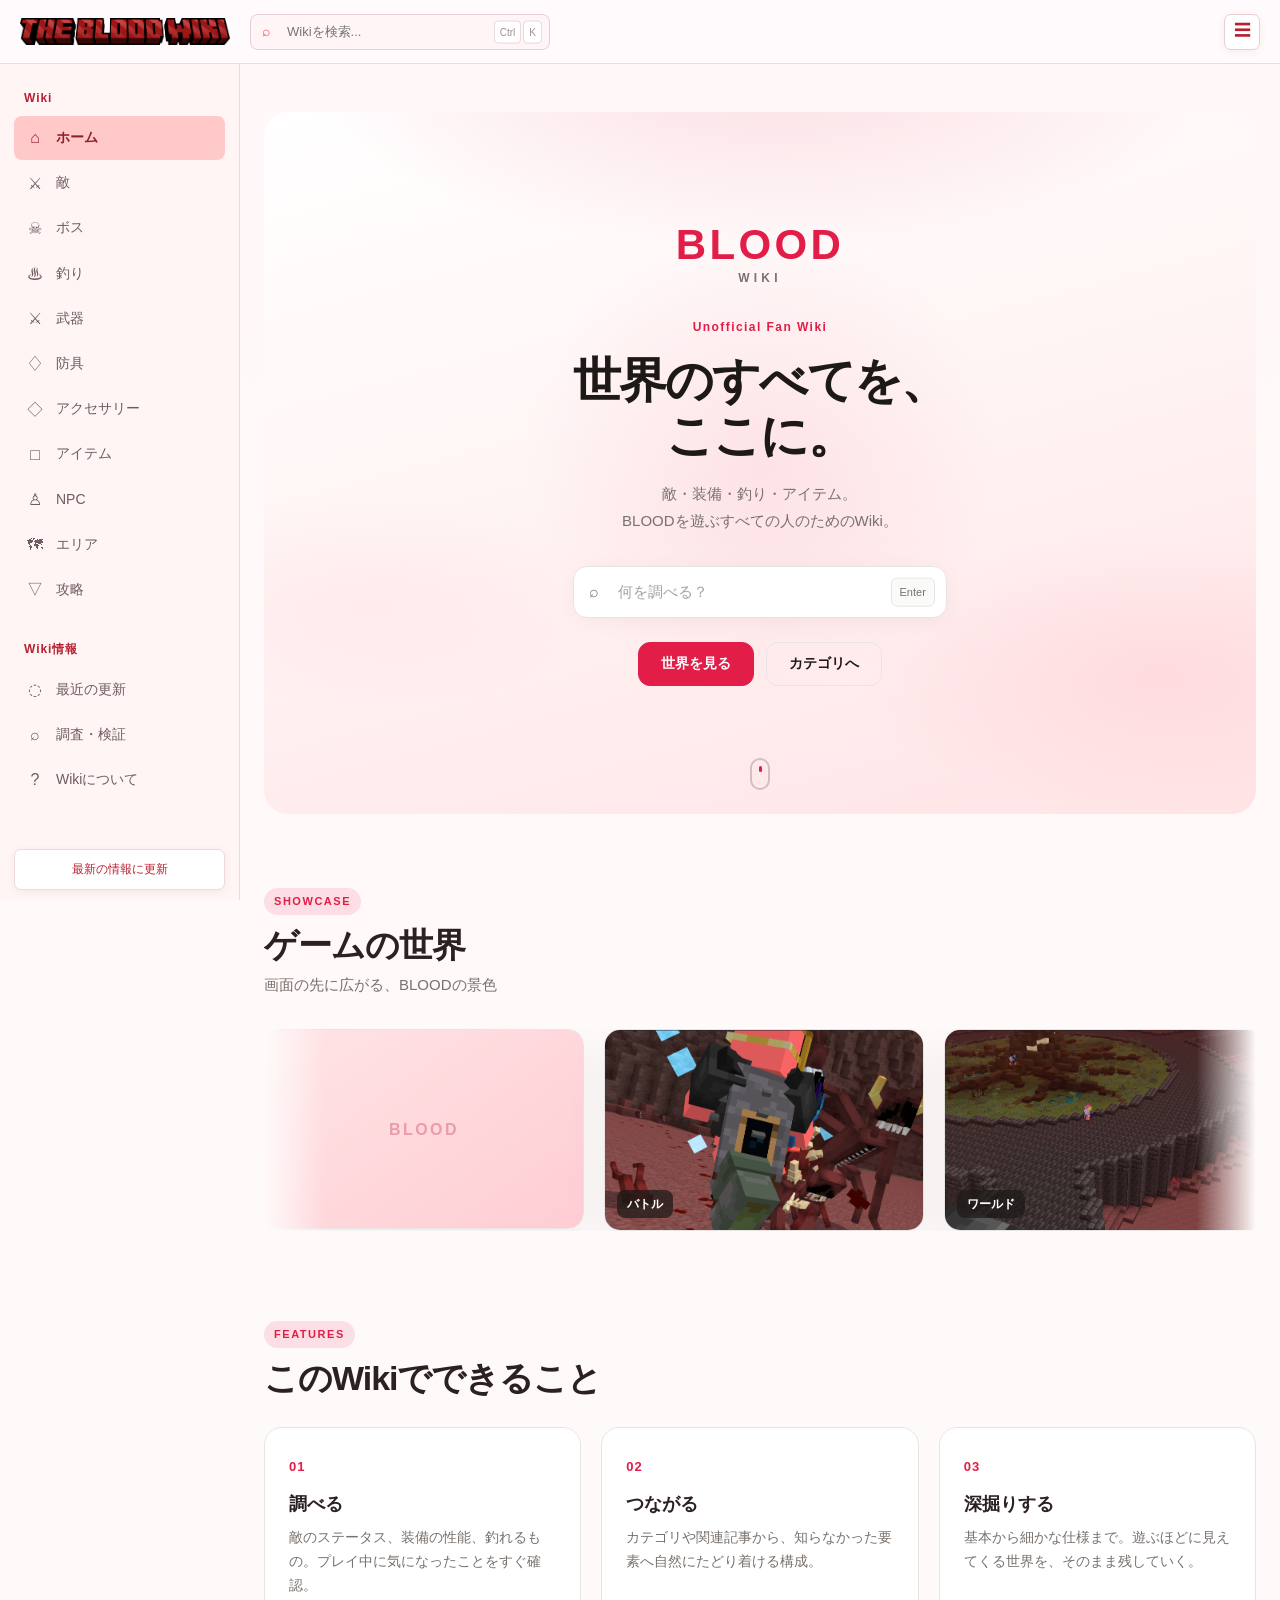
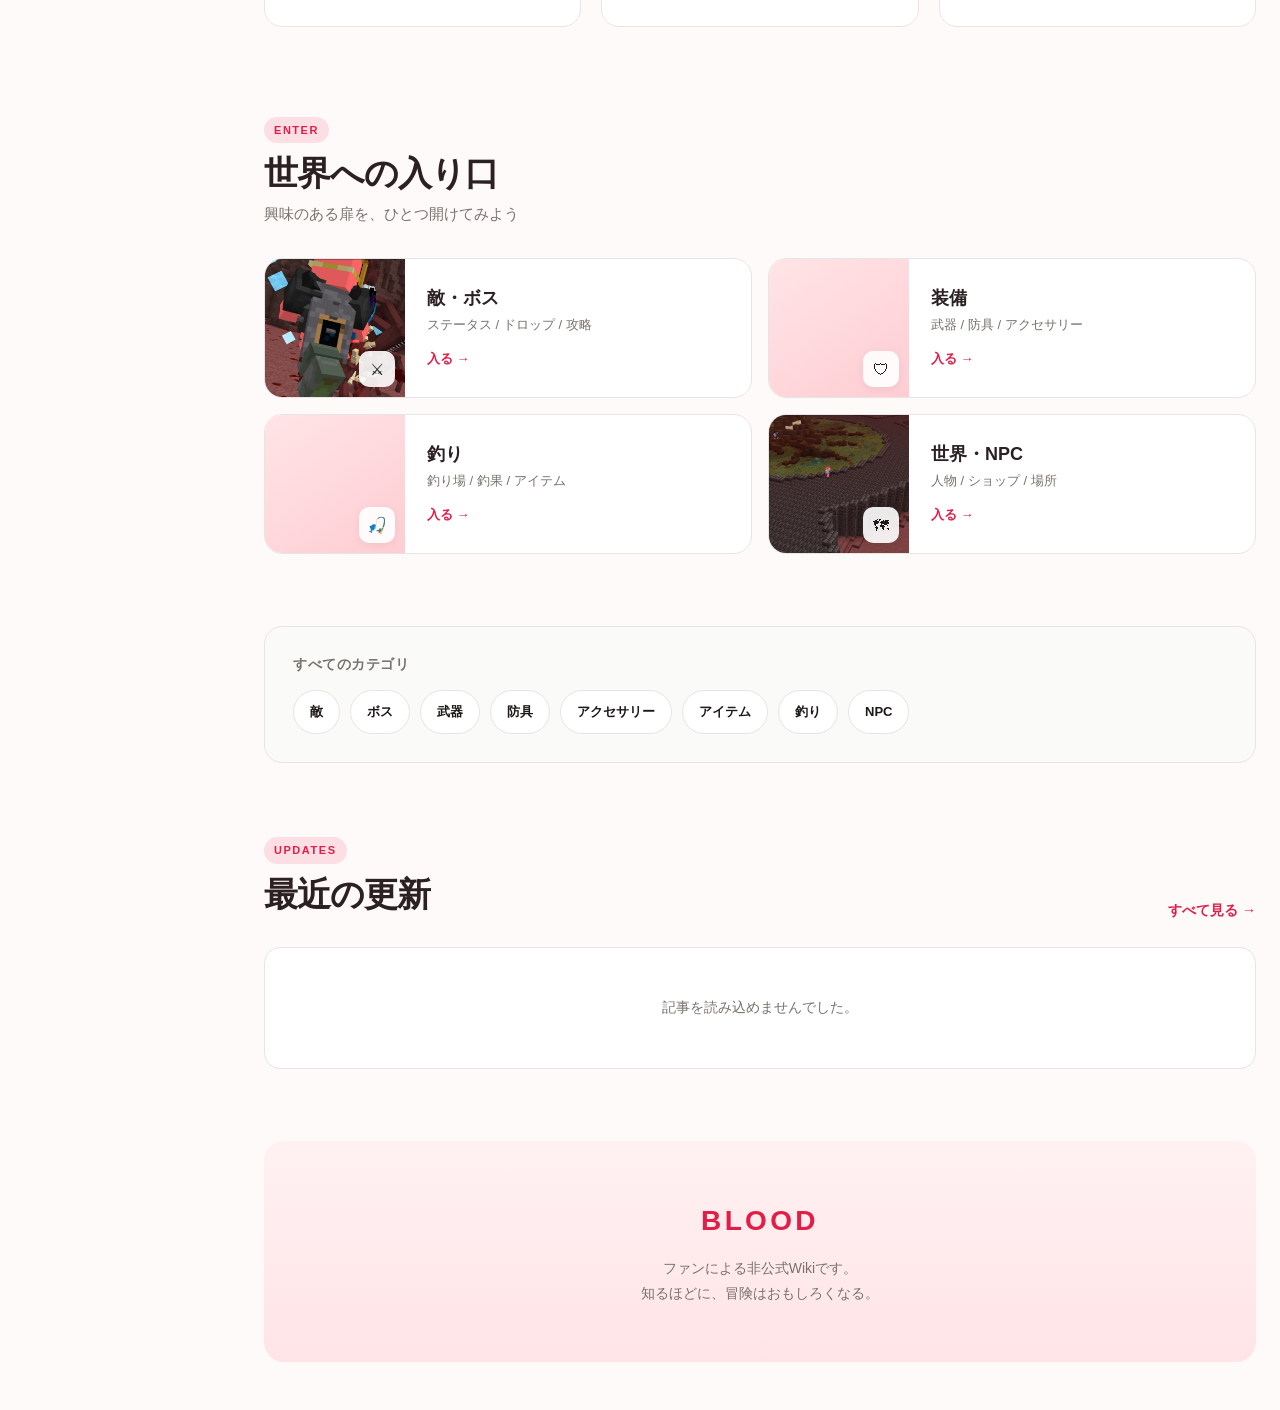
==== commit 7a652128: "ｂ" ====
--- a/index.html
+++ b/index.html
@@ -13,183 +13,242 @@
 <body>
 <div class="site">
 
-    <!-- 共通ヘッダー（変更なし） -->
     <div id="site-header"></div>
 
     <div class="page">
-
-        <!-- 共通サイドバー（変更なし） -->
         <div id="site-sidebar"></div>
 
         <main class="main">
-            <div class="content home">
-
-                <!-- ========== ヒーロー ========== -->
-                <section class="hero">
-                    <div class="hero-text">
-                        <p class="hero-label">Unofficial Fan Wiki</p>
-                        <h1 class="hero-title">BLOOD Wiki</h1>
-                        <p class="hero-lead">
-                            敵・装備・アイテム・釣り。<br>
-                            BLOODの情報をまとめたWikiです。
+            <div class="content home-world">
+
+                <!-- ========== ワールド・ヒーロー ========== -->
+                <section class="hw-hero" aria-label="BLOOD Wiki">
+                    <div class="hw-hero-bg" aria-hidden="true"></div>
+                    <div class="hw-hero-glow" aria-hidden="true"></div>
+
+                    <div class="hw-hero-inner">
+                        <div class="hw-logo-wrap">
+                            <!-- ロゴ画像があればこちら。なければテキストロゴが出ます -->
+                            <img
+                                class="hw-logo-img"
+                                src="images/logo.svg"
+                                alt="BLOOD"
+                                onerror="this.style.display='none'; this.nextElementSibling.hidden=false;"
+                            >
+                            <div class="hw-logo-text" hidden>
+                                <span class="hw-logo-mark">BLOOD</span>
+                                <span class="hw-logo-sub">WIKI</span>
+                            </div>
+                        </div>
+
+                        <p class="hw-hero-tag">Unofficial Fan Wiki</p>
+                        <h1 class="hw-hero-title">
+                            世界のすべてを、<br>
+                            ここに。
+                        </h1>
+                        <p class="hw-hero-desc">
+                            敵・装備・釣り・アイテム。<br>
+                            BLOODを遊ぶすべての人のためのWiki。
                         </p>
-                        <div class="hero-search">
-                            <span class="hero-search-icon" aria-hidden="true">⌕</span>
+
+                        <div class="hw-search">
+                            <span class="hw-search-icon" aria-hidden="true">⌕</span>
                             <input
                                 type="search"
                                 id="hero-search"
-                                placeholder="キーワードで検索..."
+                                placeholder="何を調べる？"
                                 autocomplete="off"
                                 aria-label="Wiki内を検索"
                             >
-                        </div>
-                    </div>
-                    <div class="hero-image">
-                        <img
-                            src="images/blood-hero.jpg"
-                            alt=""
-                            onerror="this.parentElement.classList.add('is-empty')"
-                        >
-                    </div>
-                </section>
-
-                <!-- ========== イントロ ========== -->
-                <section class="intro">
-                    <div class="intro-main">
-                        <h2 class="intro-title">BLOODとは</h2>
-                        <div class="intro-body">
-                            <p>
-                                <strong>BLOOD</strong>は、敵との戦闘や装備の強化、
-                                釣りなど、さまざまな遊び方ができるゲームです。
-                            </p>
-                            <p>
-                                このWikiでは、プレイ中に気になったことを
-                                すぐに調べられるよう、情報を整理しています。
-                            </p>
-                        </div>
-                    </div>
-                    <aside class="intro-aside">
-                        <p class="intro-aside-label">Note</p>
-                        <p>ファンによる非公式Wikiです。公式とは関係ありません。</p>
-                    </aside>
-                </section>
-
-                <!-- ========== ピックアップ ========== -->
-                <section class="section">
-                    <header class="section-head">
-                        <h2 class="section-title">ピックアップ</h2>
-                        <p class="section-sub">気になるところから見てみよう</p>
-                    </header>
-
-                    <div class="pickup-grid">
-                        <a href="category.html?category=enemy" class="pickup-card">
-                            <div class="pickup-media">
+                            <kbd class="hw-search-hint">Enter</kbd>
+                        </div>
+
+                        <div class="hw-hero-actions">
+                            <a href="#showcase" class="hw-btn hw-btn-primary">世界を見る</a>
+                            <a href="#categories" class="hw-btn hw-btn-ghost">カテゴリへ</a>
+                        </div>
+                    </div>
+
+                    <div class="hw-scroll-hint" aria-hidden="true">
+                        <span></span>
+                    </div>
+                </section>
+
+                <!-- ========== スクショ・ショーケース ========== -->
+                <section class="hw-showcase" id="showcase" aria-label="ゲームの雰囲気">
+                    <div class="hw-section-label">
+                        <span>SHOWCASE</span>
+                    </div>
+                    <h2 class="hw-section-title">ゲームの世界</h2>
+                    <p class="hw-section-desc">画面の先に広がる、BLOODの景色</p>
+
+                    <div class="hw-marquee" data-marquee>
+                        <div class="hw-marquee-track">
+                            <!-- 1周目 -->
+                            <figure class="hw-shot">
+                                <img src="images/blood-hero.jpg" alt="" loading="lazy" onerror="this.parentElement.classList.add('is-empty')">
+                                <figcaption>フィールド</figcaption>
+                            </figure>
+                            <figure class="hw-shot">
+                                <img src="images/blood-battle.jpg" alt="" loading="lazy" onerror="this.parentElement.classList.add('is-empty')">
+                                <figcaption>バトル</figcaption>
+                            </figure>
+                            <figure class="hw-shot">
+                                <img src="images/blood-world.jpg" alt="" loading="lazy" onerror="this.parentElement.classList.add('is-empty')">
+                                <figcaption>ワールド</figcaption>
+                            </figure>
+                            <figure class="hw-shot">
+                                <img src="images/blood-fishing.jpg" alt="" loading="lazy" onerror="this.parentElement.classList.add('is-empty')">
+                                <figcaption>釣り</figcaption>
+                            </figure>
+                            <figure class="hw-shot">
+                                <img src="images/blood-equipment.jpg" alt="" loading="lazy" onerror="this.parentElement.classList.add('is-empty')">
+                                <figcaption>装備</figcaption>
+                            </figure>
+                            <!-- 2周目（無限ループ用） -->
+                            <figure class="hw-shot" aria-hidden="true">
+                                <img src="images/blood-hero.jpg" alt="" loading="lazy" onerror="this.parentElement.classList.add('is-empty')">
+                                <figcaption>フィールド</figcaption>
+                            </figure>
+                            <figure class="hw-shot" aria-hidden="true">
+                                <img src="images/blood-battle.jpg" alt="" loading="lazy" onerror="this.parentElement.classList.add('is-empty')">
+                                <figcaption>バトル</figcaption>
+                            </figure>
+                            <figure class="hw-shot" aria-hidden="true">
+                                <img src="images/blood-world.jpg" alt="" loading="lazy" onerror="this.parentElement.classList.add('is-empty')">
+                                <figcaption>ワールド</figcaption>
+                            </figure>
+                            <figure class="hw-shot" aria-hidden="true">
+                                <img src="images/blood-fishing.jpg" alt="" loading="lazy" onerror="this.parentElement.classList.add('is-empty')">
+                                <figcaption>釣り</figcaption>
+                            </figure>
+                            <figure class="hw-shot" aria-hidden="true">
+                                <img src="images/blood-equipment.jpg" alt="" loading="lazy" onerror="this.parentElement.classList.add('is-empty')">
+                                <figcaption>装備</figcaption>
+                            </figure>
+                        </div>
+                    </div>
+                </section>
+
+                <!-- ========== 何ができるか ========== -->
+                <section class="hw-features">
+                    <div class="hw-section-label"><span>FEATURES</span></div>
+                    <h2 class="hw-section-title">このWikiでできること</h2>
+
+                    <div class="hw-feature-grid">
+                        <article class="hw-feature" data-reveal>
+                            <div class="hw-feature-num">01</div>
+                            <h3>調べる</h3>
+                            <p>敵のステータス、装備の性能、釣れるもの。プレイ中に気になったことをすぐ確認。</p>
+                        </article>
+                        <article class="hw-feature" data-reveal>
+                            <div class="hw-feature-num">02</div>
+                            <h3>つながる</h3>
+                            <p>カテゴリや関連記事から、知らなかった要素へ自然にたどり着ける構成。</p>
+                        </article>
+                        <article class="hw-feature" data-reveal>
+                            <div class="hw-feature-num">03</div>
+                            <h3>深掘りする</h3>
+                            <p>基本から細かな仕様まで。遊ぶほどに見えてくる世界を、そのまま残していく。</p>
+                        </article>
+                    </div>
+                </section>
+
+                <!-- ========== 入り口（大きな導線） ========== -->
+                <section class="hw-portals" id="categories">
+                    <div class="hw-section-label"><span>ENTER</span></div>
+                    <h2 class="hw-section-title">世界への入り口</h2>
+                    <p class="hw-section-desc">興味のある扉を、ひとつ開けてみよう</p>
+
+                    <div class="hw-portal-grid">
+                        <a href="category.html?category=enemy" class="hw-portal" data-reveal>
+                            <div class="hw-portal-visual">
                                 <img src="images/blood-battle.jpg" alt="" onerror="this.style.display='none'">
-                            </div>
-                            <div class="pickup-body">
-                                <span class="pickup-tag">BATTLE</span>
+                                <span class="hw-portal-icon" aria-hidden="true">⚔</span>
+                            </div>
+                            <div class="hw-portal-body">
                                 <h3>敵・ボス</h3>
-                                <p>ステータスやドロップ、攻略情報</p>
+                                <p>ステータス / ドロップ / 攻略</p>
+                                <span class="hw-portal-go">入る →</span>
                             </div>
                         </a>
 
-                        <a href="category.html?category=weapon" class="pickup-card">
-                            <div class="pickup-media">
+                        <a href="category.html?category=weapon" class="hw-portal" data-reveal>
+                            <div class="hw-portal-visual">
                                 <img src="images/blood-equipment.jpg" alt="" onerror="this.style.display='none'">
-                            </div>
-                            <div class="pickup-body">
-                                <span class="pickup-tag">EQUIP</span>
+                                <span class="hw-portal-icon" aria-hidden="true">🛡</span>
+                            </div>
+                            <div class="hw-portal-body">
                                 <h3>装備</h3>
-                                <p>武器・防具・アクセサリーの性能</p>
+                                <p>武器 / 防具 / アクセサリー</p>
+                                <span class="hw-portal-go">入る →</span>
                             </div>
                         </a>
 
-                        <a href="category.html?category=fishing" class="pickup-card">
-                            <div class="pickup-media">
+                        <a href="category.html?category=fishing" class="hw-portal" data-reveal>
+                            <div class="hw-portal-visual">
                                 <img src="images/blood-fishing.jpg" alt="" onerror="this.style.display='none'">
-                            </div>
-                            <div class="pickup-body">
-                                <span class="pickup-tag">FISHING</span>
+                                <span class="hw-portal-icon" aria-hidden="true">🎣</span>
+                            </div>
+                            <div class="hw-portal-body">
                                 <h3>釣り</h3>
-                                <p>釣れるものや釣り場の情報</p>
+                                <p>釣り場 / 釣果 / アイテム</p>
+                                <span class="hw-portal-go">入る →</span>
                             </div>
                         </a>
 
-                        <a href="category.html?category=npc" class="pickup-card">
-                            <div class="pickup-media">
+                        <a href="category.html?category=npc" class="hw-portal" data-reveal>
+                            <div class="hw-portal-visual">
                                 <img src="images/blood-world.jpg" alt="" onerror="this.style.display='none'">
-                            </div>
-                            <div class="pickup-body">
-                                <span class="pickup-tag">WORLD</span>
+                                <span class="hw-portal-icon" aria-hidden="true">🗺</span>
+                            </div>
+                            <div class="hw-portal-body">
                                 <h3>世界・NPC</h3>
-                                <p>登場人物やショップなど</p>
+                                <p>人物 / ショップ / 場所</p>
+                                <span class="hw-portal-go">入る →</span>
                             </div>
                         </a>
                     </div>
                 </section>
 
-                <!-- ========== カテゴリ ========== -->
-                <section class="section">
-                    <header class="section-head">
-                        <h2 class="section-title">カテゴリ</h2>
-                        <p class="section-sub">一覧から探す</p>
-                    </header>
-
-                    <div class="category-grid">
-                        <a href="category.html?category=enemy" class="category-item">
-                            <span class="category-icon" aria-hidden="true">⚔</span>
-                            <span class="category-name">敵</span>
-                        </a>
-                        <a href="category.html?category=boss" class="category-item">
-                            <span class="category-icon" aria-hidden="true">☠</span>
-                            <span class="category-name">ボス</span>
-                        </a>
-                        <a href="category.html?category=weapon" class="category-item">
-                            <span class="category-icon" aria-hidden="true">🗡</span>
-                            <span class="category-name">武器</span>
-                        </a>
-                        <a href="category.html?category=armor" class="category-item">
-                            <span class="category-icon" aria-hidden="true">🛡</span>
-                            <span class="category-name">防具</span>
-                        </a>
-                        <a href="category.html?category=accessory" class="category-item">
-                            <span class="category-icon" aria-hidden="true">💍</span>
-                            <span class="category-name">アクセサリー</span>
-                        </a>
-                        <a href="category.html?category=item" class="category-item">
-                            <span class="category-icon" aria-hidden="true">📦</span>
-                            <span class="category-name">アイテム</span>
-                        </a>
-                        <a href="category.html?category=fishing" class="category-item">
-                            <span class="category-icon" aria-hidden="true">🎣</span>
-                            <span class="category-name">釣り</span>
-                        </a>
-                        <a href="category.html?category=npc" class="category-item">
-                            <span class="category-icon" aria-hidden="true">👤</span>
-                            <span class="category-name">NPC</span>
-                        </a>
+                <!-- ========== 全カテゴリ（コンパクト） ========== -->
+                <section class="hw-cats">
+                    <div class="hw-cats-inner">
+                        <h2 class="hw-cats-title">すべてのカテゴリ</h2>
+                        <div class="hw-cats-list">
+                            <a href="category.html?category=enemy">敵</a>
+                            <a href="category.html?category=boss">ボス</a>
+                            <a href="category.html?category=weapon">武器</a>
+                            <a href="category.html?category=armor">防具</a>
+                            <a href="category.html?category=accessory">アクセサリー</a>
+                            <a href="category.html?category=item">アイテム</a>
+                            <a href="category.html?category=fishing">釣り</a>
+                            <a href="category.html?category=npc">NPC</a>
+                        </div>
                     </div>
                 </section>
 
                 <!-- ========== 最近の更新 ========== -->
-                <section class="section">
-                    <header class="section-head section-head--row">
+                <section class="hw-recent">
+                    <div class="hw-recent-head">
                         <div>
-                            <h2 class="section-title">最近の更新</h2>
-                        </div>
-                        <a href="recent.html" class="section-link">すべて見る →</a>
-                    </header>
-
-                    <div id="recent-articles" class="update-list">
-                        <div class="update-empty">読み込み中...</div>
-                    </div>
-                </section>
-
-                <!-- ========== フッター的な一言 ========== -->
-                <section class="home-footer">
-                    <p>
-                        BLOOD Wiki は、ゲームをもっと楽しむための
-                        ファン有志による非公式サイトです。
+                            <div class="hw-section-label"><span>UPDATES</span></div>
+                            <h2 class="hw-section-title">最近の更新</h2>
+                        </div>
+                        <a href="recent.html" class="hw-text-link">すべて見る →</a>
+                    </div>
+
+                    <div id="recent-articles" class="hw-recent-list">
+                        <div class="hw-empty">読み込み中...</div>
+                    </div>
+                </section>
+
+                <!-- ========== クロージング ========== -->
+                <section class="hw-closing">
+                    <p class="hw-closing-logo">BLOOD</p>
+                    <p class="hw-closing-text">
+                        ファンによる非公式Wikiです。<br>
+                        知るほどに、冒険はおもしろくなる。
                     </p>
                 </section>
 
@@ -201,6 +260,7 @@
 <script src="js/api.js"></script>
 <script src="js/layout.js"></script>
 <script>
+/* 最近の更新 */
 async function loadArticles() {
     const container = document.getElementById("recent-articles");
     if (!container) return;
@@ -210,10 +270,10 @@
         if (!result || !result.success) {
             throw new Error(result?.error || "記事を取得できませんでした");
         }
-        displayRecentArticles((result.articles || []).slice(0, 8));
+        displayRecentArticles((result.articles || []).slice(0, 6));
     } catch (error) {
-        console.error("記事読み込みエラー:", error);
-        container.innerHTML = `<div class="update-empty">記事を読み込めませんでした。</div>`;
+        console.error(error);
+        container.innerHTML = `<div class="hw-empty">記事を読み込めませんでした。</div>`;
     }
 }
 
@@ -222,19 +282,19 @@
     if (!container) return;
     container.innerHTML = "";
 
-    if (!articles || articles.length === 0) {
-        container.innerHTML = `<div class="update-empty">まだ記事がありません。</div>`;
+    if (!articles.length) {
+        container.innerHTML = `<div class="hw-empty">まだ記事がありません。</div>`;
         return;
     }
 
     for (const article of articles) {
         const a = document.createElement("a");
         a.href = "article.html?id=" + encodeURIComponent(article.id);
-        a.className = "update-item";
+        a.className = "hw-recent-item";
         a.innerHTML = `
-            <span class="update-cat">${escapeHtml(article.category)}</span>
-            <span class="update-title">${escapeHtml(article.title)}</span>
-            <span class="update-summary">${escapeHtml(article.summary)}</span>
+            <span class="hw-recent-cat">${escapeHtml(article.category)}</span>
+            <span class="hw-recent-title">${escapeHtml(article.title)}</span>
+            <span class="hw-recent-sum">${escapeHtml(article.summary)}</span>
         `;
         container.appendChild(a);
     }
@@ -246,6 +306,7 @@
     return div.innerHTML;
 }
 
+/* ヒーロー検索 */
 function setupHeroSearch() {
     const input = document.getElementById("hero-search");
     if (!input) return;
@@ -257,8 +318,43 @@
     });
 }
 
+/* スクロール出現 */
+function setupReveal() {
+    const els = document.querySelectorAll("[data-reveal]");
+    if (!els.length) return;
+
+    if (window.matchMedia("(prefers-reduced-motion: reduce)").matches) {
+        els.forEach(el => el.classList.add("is-visible"));
+        return;
+    }
+
+    const io = new IntersectionObserver((entries) => {
+        entries.forEach(entry => {
+            if (entry.isIntersecting) {
+                entry.target.classList.add("is-visible");
+                io.unobserve(entry.target);
+            }
+        });
+    }, { threshold: 0.15, rootMargin: "0px 0px -40px 0px" });
+
+    els.forEach(el => io.observe(el));
+}
+
+/* マーキー：ホバーで一時停止 */
+function setupMarquee() {
+    const marquee = document.querySelector("[data-marquee]");
+    if (!marquee) return;
+    const track = marquee.querySelector(".hw-marquee-track");
+    if (!track) return;
+
+    marquee.addEventListener("mouseenter", () => track.style.animationPlayState = "paused");
+    marquee.addEventListener("mouseleave", () => track.style.animationPlayState = "running");
+}
+
 loadArticles();
 setupHeroSearch();
+setupReveal();
+setupMarquee();
 </script>
 </body>
 </html>
--- a/css/home.css
+++ b/css/home.css
@@ -1,500 +1,808 @@
 /* ========================================
-   BLOOD Wiki — Home
-   明るく、すっきり、ゲームWikiらしい
+   BLOOD Wiki — Home World
+   トップページ専用。他ページと切り離した体験
 ======================================== */
 
-.home {
-    --home-red: #c62828;
-    --home-red-soft: #e53935;
-    --home-red-bg: #fff5f5;
-    --home-border: #ebe4e4;
-    --home-text: #2c2424;
-    --home-muted: #7a6e6e;
-    --home-surface: #ffffff;
-    --home-bg-soft: #faf8f8;
-}
-
-/* ---------- ヒーロー ---------- */
-.hero {
-    display: grid;
-    grid-template-columns: 1fr 1fr;
-    gap: 0;
-    margin-bottom: 64px;
-    border: 1px solid var(--home-border);
-    border-radius: 16px;
-    background: var(--home-surface);
-    overflow: hidden;
-}
-
-.hero-text {
+.home-world {
+    --hw-red: #e11d48;
+    --hw-red-deep: #be123c;
+    --hw-ink: #1c1917;
+    --hw-muted: #78716c;
+    --hw-line: #e7e5e4;
+    --hw-soft: #fafaf9;
+    --hw-white: #ffffff;
+    --hw-glow: rgba(225, 29, 72, 0.12);
+
+    max-width: 100%;
+    padding-bottom: 48px;
+    color: var(--hw-ink);
+}
+
+/* ---------- 共通ラベル・見出し ---------- */
+.hw-section-label {
+    margin-bottom: 10px;
+}
+
+.hw-section-label span {
+    display: inline-block;
+    padding: 4px 10px;
+    border-radius: 999px;
+    background: var(--hw-glow);
+    color: var(--hw-red);
+    font-size: 11px;
+    font-weight: 700;
+    letter-spacing: 0.14em;
+}
+
+.hw-section-title {
+    margin: 0 0 8px;
+    font-size: clamp(26px, 3.5vw, 34px);
+    font-weight: 800;
+    letter-spacing: -0.03em;
+    line-height: 1.2;
+}
+
+.hw-section-desc {
+    margin: 0 0 32px;
+    color: var(--hw-muted);
+    font-size: 15px;
+    line-height: 1.6;
+}
+
+.hw-text-link {
+    color: var(--hw-red);
+    font-size: 14px;
+    font-weight: 600;
+    text-decoration: none;
+    transition: opacity 0.15s ease;
+}
+
+.hw-text-link:hover {
+    opacity: 0.7;
+}
+
+/* ========== HERO ========== */
+.hw-hero {
+    position: relative;
     display: flex;
     flex-direction: column;
+    align-items: center;
     justify-content: center;
-    padding: 48px 44px;
-}
-
-.hero-label {
-    margin: 0 0 12px;
-    color: var(--home-red);
+    min-height: min(78vh, 720px);
+    margin: 0 0 72px;
+    padding: 64px 24px 80px;
+    border-radius: 24px;
+    overflow: hidden;
+    background: linear-gradient(165deg, #fff 0%, #fff5f5 45%, #ffe4e6 100%);
+    text-align: center;
+}
+
+.hw-hero-bg {
+    position: absolute;
+    inset: 0;
+    background:
+        radial-gradient(ellipse 80% 50% at 50% -10%, rgba(225, 29, 72, 0.15), transparent 60%),
+        radial-gradient(ellipse 60% 40% at 90% 80%, rgba(251, 113, 133, 0.12), transparent 50%),
+        radial-gradient(ellipse 50% 30% at 10% 70%, rgba(253, 164, 175, 0.1), transparent 50%);
+    pointer-events: none;
+}
+
+.hw-hero-glow {
+    position: absolute;
+    width: 480px;
+    height: 480px;
+    top: 50%;
+    left: 50%;
+    transform: translate(-50%, -50%);
+    background: radial-gradient(circle, rgba(225, 29, 72, 0.08) 0%, transparent 70%);
+    animation: hw-pulse 8s ease-in-out infinite;
+    pointer-events: none;
+}
+
+@keyframes hw-pulse {
+    0%, 100% { transform: translate(-50%, -50%) scale(1); opacity: 1; }
+    50% { transform: translate(-50%, -50%) scale(1.15); opacity: 0.7; }
+}
+
+.hw-hero-inner {
+    position: relative;
+    z-index: 1;
+    max-width: 640px;
+}
+
+/* ロゴ */
+.hw-logo-wrap {
+    margin-bottom: 28px;
+    animation: hw-fade-up 0.8s ease both;
+}
+
+.hw-logo-img {
+    display: block;
+    height: 56px;
+    width: auto;
+    margin: 0 auto;
+    object-fit: contain;
+}
+
+.hw-logo-text {
+    display: flex;
+    flex-direction: column;
+    align-items: center;
+    gap: 2px;
+}
+
+.hw-logo-mark {
+    font-size: 42px;
+    font-weight: 900;
+    letter-spacing: 0.08em;
+    color: var(--hw-red);
+    line-height: 1;
+}
+
+.hw-logo-sub {
+    font-size: 12px;
+    font-weight: 700;
+    letter-spacing: 0.35em;
+    color: var(--hw-muted);
+}
+
+.hw-hero-tag {
+    margin: 0 0 16px;
+    color: var(--hw-red);
     font-size: 12px;
     font-weight: 600;
-    letter-spacing: 0.06em;
-}
-
-.hero-title {
-    margin: 0;
-    color: var(--home-text);
-    font-size: clamp(36px, 4.5vw, 48px);
+    letter-spacing: 0.12em;
+    animation: hw-fade-up 0.8s ease 0.1s both;
+}
+
+.hw-hero-title {
+    margin: 0 0 18px;
+    font-size: clamp(32px, 6vw, 48px);
     font-weight: 800;
-    letter-spacing: -0.03em;
-    line-height: 1.1;
-}
-
-.hero-lead {
-    margin: 16px 0 28px;
-    color: var(--home-muted);
+    letter-spacing: -0.04em;
+    line-height: 1.15;
+    color: var(--hw-ink);
+    animation: hw-fade-up 0.8s ease 0.18s both;
+}
+
+.hw-hero-desc {
+    margin: 0 0 32px;
+    color: var(--hw-muted);
     font-size: 15px;
-    line-height: 1.7;
-}
-
-.hero-search {
+    line-height: 1.75;
+    animation: hw-fade-up 0.8s ease 0.26s both;
+}
+
+/* 検索 */
+.hw-search {
     position: relative;
-    max-width: 360px;
-}
-
-.hero-search-icon {
+    max-width: 420px;
+    margin: 0 auto 24px;
+    animation: hw-fade-up 0.8s ease 0.34s both;
+}
+
+.hw-search-icon {
     position: absolute;
-    left: 14px;
+    left: 16px;
     top: 50%;
     transform: translateY(-50%);
-    color: var(--home-muted);
+    color: var(--hw-muted);
+    font-size: 16px;
+    pointer-events: none;
+}
+
+.hw-search input {
+    width: 100%;
+    height: 52px;
+    padding: 0 72px 0 44px;
+    border: 1px solid var(--hw-line);
+    border-radius: 14px;
+    background: var(--hw-white);
+    color: var(--hw-ink);
     font-size: 15px;
+    outline: none;
+    box-shadow: 0 4px 20px rgba(28, 25, 23, 0.04);
+    transition: border-color 0.2s ease, box-shadow 0.2s ease;
+}
+
+.hw-search input::placeholder {
+    color: #a8a29e;
+}
+
+.hw-search input:focus {
+    border-color: var(--hw-red);
+    box-shadow: 0 0 0 4px var(--hw-glow), 0 4px 20px rgba(28, 25, 23, 0.04);
+}
+
+.hw-search-hint {
+    position: absolute;
+    right: 12px;
+    top: 50%;
+    transform: translateY(-50%);
+    padding: 4px 8px;
+    border: 1px solid var(--hw-line);
+    border-radius: 6px;
+    background: var(--hw-soft);
+    color: var(--hw-muted);
+    font-size: 11px;
+    font-family: inherit;
     pointer-events: none;
 }
 
-.hero-search input {
-    width: 100%;
-    height: 46px;
-    padding: 0 16px 0 40px;
-    border: 1px solid var(--home-border);
+/* ボタン */
+.hw-hero-actions {
+    display: flex;
+    flex-wrap: wrap;
+    gap: 12px;
+    justify-content: center;
+    animation: hw-fade-up 0.8s ease 0.42s both;
+}
+
+.hw-btn {
+    display: inline-flex;
+    align-items: center;
+    justify-content: center;
+    min-height: 44px;
+    padding: 0 22px;
+    border-radius: 12px;
+    font-size: 14px;
+    font-weight: 600;
+    text-decoration: none;
+    transition: transform 0.15s ease, background 0.15s ease, border-color 0.15s ease;
+}
+
+.hw-btn:hover {
+    transform: translateY(-1px);
+}
+
+.hw-btn-primary {
+    background: var(--hw-red);
+    color: #fff;
+    border: 1px solid var(--hw-red);
+}
+
+.hw-btn-primary:hover {
+    background: var(--hw-red-deep);
+    border-color: var(--hw-red-deep);
+}
+
+.hw-btn-ghost {
+    background: transparent;
+    color: var(--hw-ink);
+    border: 1px solid var(--hw-line);
+}
+
+.hw-btn-ghost:hover {
+    border-color: #d6d3d1;
+    background: var(--hw-white);
+}
+
+/* スクロールヒント */
+.hw-scroll-hint {
+    position: absolute;
+    bottom: 24px;
+    left: 50%;
+    transform: translateX(-50%);
+    z-index: 1;
+}
+
+.hw-scroll-hint span {
+    display: block;
+    width: 20px;
+    height: 32px;
+    border: 2px solid rgba(28, 25, 23, 0.2);
     border-radius: 10px;
-    background: var(--home-bg-soft);
-    color: var(--home-text);
-    font-size: 14px;
-    outline: none;
-    transition: border-color 0.15s ease, box-shadow 0.15s ease, background 0.15s ease;
-}
-
-.hero-search input::placeholder {
-    color: #a89a9a;
-}
-
-.hero-search input:focus {
-    border-color: var(--home-red);
-    background: #fff;
-    box-shadow: 0 0 0 3px rgba(198, 40, 40, 0.12);
-}
-
-.hero-image {
     position: relative;
-    min-height: 320px;
-    background: linear-gradient(145deg, #fce8e8, #f5d0d0);
-}
-
-.hero-image img {
+}
+
+.hw-scroll-hint span::after {
+    content: "";
+    position: absolute;
+    top: 6px;
+    left: 50%;
+    width: 3px;
+    height: 6px;
+    margin-left: -1.5px;
+    border-radius: 2px;
+    background: var(--hw-red);
+    animation: hw-scroll-dot 1.6s ease-in-out infinite;
+}
+
+@keyframes hw-scroll-dot {
+    0% { opacity: 1; transform: translateY(0); }
+    100% { opacity: 0; transform: translateY(10px); }
+}
+
+@keyframes hw-fade-up {
+    from {
+        opacity: 0;
+        transform: translateY(18px);
+    }
+    to {
+        opacity: 1;
+        transform: translateY(0);
+    }
+}
+
+/* ========== SHOWCASE（無限スクロール） ========== */
+.hw-showcase {
+    margin-bottom: 88px;
+    overflow: hidden;
+}
+
+.hw-marquee {
+    margin-top: 8px;
+    mask-image: linear-gradient(90deg, transparent, #000 6%, #000 94%, transparent);
+    -webkit-mask-image: linear-gradient(90deg, transparent, #000 6%, #000 94%, transparent);
+}
+
+.hw-marquee-track {
+    display: flex;
+    gap: 20px;
+    width: max-content;
+    animation: hw-marquee 40s linear infinite;
+}
+
+@keyframes hw-marquee {
+    from { transform: translateX(0); }
+    to { transform: translateX(-50%); }
+}
+
+.hw-shot {
+    position: relative;
+    flex-shrink: 0;
+    width: min(320px, 70vw);
+    margin: 0;
+    border-radius: 16px;
+    overflow: hidden;
+    border: 1px solid var(--hw-line);
+    background: var(--hw-soft);
+    box-shadow: 0 12px 40px rgba(28, 25, 23, 0.06);
+}
+
+.hw-shot img {
     display: block;
     width: 100%;
-    height: 100%;
-    min-height: 320px;
+    height: 200px;
     object-fit: cover;
 }
 
-.hero-image.is-empty {
+.hw-shot figcaption {
+    position: absolute;
+    left: 12px;
+    bottom: 12px;
+    padding: 4px 10px;
+    border-radius: 8px;
+    background: rgba(28, 25, 23, 0.72);
+    color: #fff;
+    font-size: 12px;
+    font-weight: 600;
+}
+
+.hw-shot.is-empty {
     display: flex;
     align-items: center;
     justify-content: center;
-}
-
-.hero-image.is-empty::after {
+    height: 200px;
+    background: linear-gradient(145deg, #ffe4e6, #fecdd3);
+}
+
+.hw-shot.is-empty::before {
     content: "BLOOD";
-    color: rgba(198, 40, 40, 0.25);
-    font-size: 28px;
+    color: rgba(190, 18, 60, 0.3);
     font-weight: 800;
-    letter-spacing: 0.2em;
-}
-
-/* ---------- イントロ ---------- */
-.intro {
+    letter-spacing: 0.15em;
+}
+
+.hw-shot.is-empty figcaption,
+.hw-shot.is-empty img {
+    display: none;
+}
+
+/* ========== FEATURES ========== */
+.hw-features {
+    margin-bottom: 88px;
+}
+
+.hw-feature-grid {
     display: grid;
-    grid-template-columns: 1fr auto;
-    gap: 40px;
-    align-items: start;
-    margin-bottom: 64px;
-    padding-bottom: 48px;
-    border-bottom: 1px solid var(--home-border);
-}
-
-.intro-title {
-    margin: 0 0 16px;
-    color: var(--home-text);
-    font-size: 22px;
+    grid-template-columns: repeat(3, 1fr);
+    gap: 20px;
+    margin-top: 28px;
+}
+
+.hw-feature {
+    padding: 28px 24px;
+    border: 1px solid var(--hw-line);
+    border-radius: 18px;
+    background: var(--hw-white);
+    opacity: 0;
+    transform: translateY(24px);
+    transition: opacity 0.6s ease, transform 0.6s ease, border-color 0.2s ease, box-shadow 0.2s ease;
+}
+
+.hw-feature.is-visible {
+    opacity: 1;
+    transform: translateY(0);
+}
+
+.hw-feature:nth-child(2) { transition-delay: 0.08s; }
+.hw-feature:nth-child(3) { transition-delay: 0.16s; }
+
+.hw-feature:hover {
+    border-color: #fecdd3;
+    box-shadow: 0 8px 28px rgba(225, 29, 72, 0.06);
+}
+
+.hw-feature-num {
+    margin-bottom: 14px;
+    color: var(--hw-red);
+    font-size: 13px;
+    font-weight: 800;
+    letter-spacing: 0.08em;
+}
+
+.hw-feature h3 {
+    margin: 0 0 10px;
+    font-size: 18px;
     font-weight: 700;
-    letter-spacing: -0.02em;
-}
-
-.intro-body {
-    max-width: 560px;
-    color: var(--home-muted);
-    font-size: 15px;
-    line-height: 1.85;
-}
-
-.intro-body p {
-    margin: 0 0 12px;
-}
-
-.intro-body p:last-child {
-    margin-bottom: 0;
-}
-
-.intro-body strong {
-    color: var(--home-text);
-    font-weight: 700;
-}
-
-.intro-aside {
-    max-width: 240px;
-    padding: 16px 18px;
-    border-radius: 12px;
-    background: var(--home-red-bg);
-}
-
-.intro-aside-label {
-    margin: 0 0 6px;
-    color: var(--home-red);
-    font-size: 11px;
-    font-weight: 700;
-    letter-spacing: 0.08em;
-}
-
-.intro-aside p:last-child {
+}
+
+.hw-feature p {
     margin: 0;
-    color: var(--home-muted);
-    font-size: 13px;
-    line-height: 1.65;
-}
-
-/* ---------- セクション共通 ---------- */
-.section {
-    margin-bottom: 64px;
-}
-
-.section-head {
-    margin-bottom: 24px;
-}
-
-.section-head--row {
-    display: flex;
-    align-items: baseline;
-    justify-content: space-between;
+    color: var(--hw-muted);
+    font-size: 14px;
+    line-height: 1.7;
+}
+
+/* ========== PORTALS ========== */
+.hw-portals {
+    margin-bottom: 72px;
+}
+
+.hw-portal-grid {
+    display: grid;
+    grid-template-columns: repeat(2, 1fr);
     gap: 16px;
 }
 
-.section-title {
-    margin: 0;
-    color: var(--home-text);
-    font-size: 22px;
-    font-weight: 700;
-    letter-spacing: -0.02em;
-}
-
-.section-sub {
-    margin: 6px 0 0;
-    color: var(--home-muted);
-    font-size: 14px;
-}
-
-.section-link {
-    flex-shrink: 0;
-    color: var(--home-red);
-    font-size: 13px;
-    font-weight: 600;
-    text-decoration: none;
-    transition: opacity 0.15s ease;
-}
-
-.section-link:hover {
-    opacity: 0.75;
-}
-
-/* ---------- ピックアップ ---------- */
-.pickup-grid {
+.hw-portal {
     display: grid;
-    grid-template-columns: repeat(4, 1fr);
-    gap: 16px;
-}
-
-.pickup-card {
-    display: flex;
-    flex-direction: column;
-    border: 1px solid var(--home-border);
-    border-radius: 14px;
-    background: var(--home-surface);
+    grid-template-columns: 140px 1fr;
+    min-height: 140px;
+    border: 1px solid var(--hw-line);
+    border-radius: 18px;
+    background: var(--hw-white);
     color: inherit;
     text-decoration: none;
     overflow: hidden;
-    transition: border-color 0.18s ease, box-shadow 0.18s ease, transform 0.18s ease;
-}
-
-.pickup-card:hover {
-    border-color: #f0c8c8;
-    box-shadow: 0 8px 24px rgba(44, 36, 36, 0.06);
-    transform: translateY(-2px);
-}
-
-.pickup-media {
-    height: 140px;
-    background: var(--home-bg-soft);
+    opacity: 0;
+    transform: translateY(20px);
+    transition:
+        opacity 0.55s ease,
+        transform 0.55s ease,
+        border-color 0.2s ease,
+        box-shadow 0.2s ease;
+}
+
+.hw-portal.is-visible {
+    opacity: 1;
+    transform: translateY(0);
+}
+
+.hw-portal:nth-child(2) { transition-delay: 0.06s; }
+.hw-portal:nth-child(3) { transition-delay: 0.12s; }
+.hw-portal:nth-child(4) { transition-delay: 0.18s; }
+
+.hw-portal:hover {
+    border-color: #fda4af;
+    box-shadow: 0 12px 32px rgba(225, 29, 72, 0.08);
+    transform: translateY(-3px);
+}
+
+.hw-portal-visual {
+    position: relative;
+    background: linear-gradient(145deg, #ffe4e6, #fecdd3);
     overflow: hidden;
 }
 
-.pickup-media img {
+.hw-portal-visual img {
     display: block;
     width: 100%;
     height: 100%;
     object-fit: cover;
-    transition: transform 0.35s ease;
-}
-
-.pickup-card:hover .pickup-media img {
-    transform: scale(1.04);
-}
-
-.pickup-body {
-    padding: 16px 16px 18px;
-}
-
-.pickup-tag {
-    display: inline-block;
-    margin-bottom: 6px;
-    color: var(--home-red);
-    font-size: 11px;
-    font-weight: 700;
-    letter-spacing: 0.06em;
-}
-
-.pickup-body h3 {
-    margin: 0 0 4px;
-    color: var(--home-text);
-    font-size: 16px;
-    font-weight: 700;
-}
-
-.pickup-body p {
-    margin: 0;
-    color: var(--home-muted);
-    font-size: 13px;
-    line-height: 1.5;
-}
-
-/* ---------- カテゴリ ---------- */
-.category-grid {
-    display: grid;
-    grid-template-columns: repeat(4, 1fr);
-    gap: 12px;
-}
-
-.category-item {
+    transition: transform 0.4s ease;
+}
+
+.hw-portal:hover .hw-portal-visual img {
+    transform: scale(1.06);
+}
+
+.hw-portal-icon {
+    position: absolute;
+    right: 10px;
+    bottom: 10px;
     display: flex;
     align-items: center;
-    gap: 12px;
-    padding: 16px 18px;
-    border: 1px solid var(--home-border);
-    border-radius: 12px;
-    background: var(--home-surface);
-    color: var(--home-text);
+    justify-content: center;
+    width: 36px;
+    height: 36px;
+    border-radius: 10px;
+    background: rgba(255, 255, 255, 0.9);
+    font-size: 16px;
+    box-shadow: 0 2px 8px rgba(0, 0, 0, 0.06);
+}
+
+.hw-portal-body {
+    display: flex;
+    flex-direction: column;
+    justify-content: center;
+    padding: 20px 22px;
+}
+
+.hw-portal-body h3 {
+    margin: 0 0 4px;
+    font-size: 18px;
+    font-weight: 700;
+}
+
+.hw-portal-body p {
+    margin: 0 0 12px;
+    color: var(--hw-muted);
+    font-size: 13px;
+}
+
+.hw-portal-go {
+    color: var(--hw-red);
+    font-size: 13px;
+    font-weight: 600;
+}
+
+/* ========== ALL CATEGORIES ========== */
+.hw-cats {
+    margin-bottom: 72px;
+    padding: 28px;
+    border-radius: 18px;
+    background: var(--hw-soft);
+    border: 1px solid var(--hw-line);
+}
+
+.hw-cats-title {
+    margin: 0 0 16px;
+    font-size: 14px;
+    font-weight: 700;
+    color: var(--hw-muted);
+    letter-spacing: 0.04em;
+}
+
+.hw-cats-list {
+    display: flex;
+    flex-wrap: wrap;
+    gap: 10px;
+}
+
+.hw-cats-list a {
+    display: inline-flex;
+    align-items: center;
+    padding: 10px 16px;
+    border-radius: 999px;
+    border: 1px solid var(--hw-line);
+    background: var(--hw-white);
+    color: var(--hw-ink);
+    font-size: 13px;
+    font-weight: 600;
     text-decoration: none;
-    transition: border-color 0.15s ease, background 0.15s ease;
-}
-
-.category-item:hover {
-    border-color: #f0c8c8;
-    background: var(--home-red-bg);
-}
-
-.category-icon {
-    flex-shrink: 0;
-    font-size: 18px;
-    line-height: 1;
-}
-
-.category-name {
-    font-size: 14px;
-    font-weight: 600;
-}
-
-/* ---------- 最近の更新 ---------- */
-.update-list {
-    border: 1px solid var(--home-border);
-    border-radius: 14px;
-    background: var(--home-surface);
+    transition: border-color 0.15s ease, background 0.15s ease, color 0.15s ease;
+}
+
+.hw-cats-list a:hover {
+    border-color: var(--hw-red);
+    background: #fff1f2;
+    color: var(--hw-red);
+}
+
+/* ========== RECENT ========== */
+.hw-recent {
+    margin-bottom: 72px;
+}
+
+.hw-recent-head {
+    display: flex;
+    align-items: flex-end;
+    justify-content: space-between;
+    gap: 16px;
+    margin-bottom: 24px;
+}
+
+.hw-recent-list {
+    border: 1px solid var(--hw-line);
+    border-radius: 16px;
+    background: var(--hw-white);
     overflow: hidden;
 }
 
-.update-item {
+.hw-recent-item {
     display: grid;
-    grid-template-columns: 100px 1fr;
+    grid-template-columns: 96px 1fr;
     grid-template-rows: auto auto;
     column-gap: 16px;
     row-gap: 2px;
-    padding: 16px 20px;
-    border-bottom: 1px solid var(--home-border);
+    padding: 18px 22px;
+    border-bottom: 1px solid var(--hw-line);
     color: inherit;
     text-decoration: none;
     transition: background 0.15s ease;
 }
 
-.update-item:last-child {
+.hw-recent-item:last-child {
     border-bottom: none;
 }
 
-.update-item:hover {
-    background: var(--home-bg-soft);
-}
-
-.update-cat {
+.hw-recent-item:hover {
+    background: #fff7f8;
+}
+
+.hw-recent-cat {
     grid-row: 1 / 3;
     align-self: center;
-    color: var(--home-red);
+    color: var(--hw-red);
     font-size: 12px;
-    font-weight: 600;
-}
-
-.update-title {
-    color: var(--home-text);
-    font-size: 14px;
-    font-weight: 600;
-    line-height: 1.4;
-}
-
-.update-summary {
+    font-weight: 700;
+}
+
+.hw-recent-title {
+    font-size: 15px;
+    font-weight: 650;
+    line-height: 1.35;
+}
+
+.hw-recent-sum {
     overflow: hidden;
-    color: var(--home-muted);
+    color: var(--hw-muted);
     font-size: 13px;
     text-overflow: ellipsis;
     white-space: nowrap;
 }
 
-.update-empty {
-    padding: 40px 20px;
-    color: var(--home-muted);
+.hw-empty {
+    padding: 48px 20px;
+    color: var(--hw-muted);
     font-size: 14px;
     text-align: center;
 }
 
-/* ---------- ホームフッター ---------- */
-.home-footer {
-    margin-top: 16px;
-    padding-top: 32px;
-    border-top: 1px solid var(--home-border);
-}
-
-.home-footer p {
+/* ========== CLOSING ========== */
+.hw-closing {
+    padding: 56px 24px;
+    border-radius: 20px;
+    background: linear-gradient(180deg, #fff1f2 0%, #ffe4e6 100%);
+    text-align: center;
+}
+
+.hw-closing-logo {
+    margin: 0 0 12px;
+    font-size: 28px;
+    font-weight: 900;
+    letter-spacing: 0.12em;
+    color: var(--hw-red);
+}
+
+.hw-closing-text {
     margin: 0;
-    color: var(--home-muted);
-    font-size: 13px;
-    line-height: 1.7;
-    text-align: center;
+    color: var(--hw-muted);
+    font-size: 14px;
+    line-height: 1.8;
 }
 
 /* ---------- フォーカス ---------- */
-a:focus-visible,
-input:focus-visible {
-    outline: 2px solid var(--home-red);
-    outline-offset: 2px;
-}
-
-/* ---------- レスポンシブ ---------- */
-@media (max-width: 1000px) {
-    .pickup-grid,
-    .category-grid {
-        grid-template-columns: repeat(2, 1fr);
-    }
-}
-
-@media (max-width: 800px) {
-    .hero {
+.home-world a:focus-visible,
+.home-world input:focus-visible {
+    outline: 2px solid var(--hw-red);
+    outline-offset: 3px;
+}
+
+/* ========== RESPONSIVE ========== */
+@media (max-width: 900px) {
+    .hw-feature-grid {
         grid-template-columns: 1fr;
+    }
+
+    .hw-portal-grid {
+        grid-template-columns: 1fr;
+    }
+
+    .hw-portal {
+        grid-template-columns: 110px 1fr;
+        min-height: 120px;
+    }
+}
+
+@media (max-width: 640px) {
+    .hw-hero {
+        min-height: auto;
         margin-bottom: 48px;
-    }
-
-    .hero-image {
-        order: -1;
-        min-height: 200px;
-        height: 200px;
-    }
-
-    .hero-image img {
-        min-height: 200px;
-    }
-
-    .hero-text {
-        padding: 28px 24px 32px;
-    }
-
-    .intro {
+        padding: 48px 20px 64px;
+        border-radius: 18px;
+    }
+
+    .hw-logo-mark {
+        font-size: 34px;
+    }
+
+    .hw-showcase,
+    .hw-features,
+    .hw-portals,
+    .hw-cats,
+    .hw-recent {
+        margin-bottom: 56px;
+    }
+
+    .hw-shot {
+        width: min(260px, 78vw);
+    }
+
+    .hw-shot img {
+        height: 160px;
+    }
+
+    .hw-portal {
         grid-template-columns: 1fr;
-        gap: 24px;
-        margin-bottom: 48px;
-        padding-bottom: 36px;
-    }
-
-    .intro-aside {
-        max-width: none;
-    }
-
-    .section {
-        margin-bottom: 48px;
-    }
-
-    .update-item {
+    }
+
+    .hw-portal-visual {
+        height: 120px;
+    }
+
+    .hw-recent-head {
+        flex-direction: column;
+        align-items: flex-start;
+    }
+
+    .hw-recent-item {
         grid-template-columns: 1fr;
         gap: 4px;
     }
 
-    .update-cat {
+    .hw-recent-cat {
         grid-row: auto;
     }
 
-    .update-summary {
+    .hw-recent-sum {
         white-space: normal;
         display: -webkit-box;
         -webkit-line-clamp: 2;
         line-clamp: 2;
         -webkit-box-orient: vertical;
     }
-}
-
-@media (max-width: 480px) {
-    .pickup-grid,
-    .category-grid {
-        grid-template-columns: 1fr;
-    }
-
-    .hero-title {
-        font-size: 32px;
-    }
-
-    .section-head--row {
-        flex-direction: column;
-        align-items: flex-start;
-        gap: 8px;
-    }
-}
-
+
+    .hw-search-hint {
+        display: none;
+    }
+}
+
+/* 動きを抑える設定 */
 @media (prefers-reduced-motion: reduce) {
-    .pickup-card,
-    .pickup-media img {
+    .hw-hero-glow,
+    .hw-marquee-track,
+    .hw-scroll-hint span::after {
+        animation: none !important;
+    }
+
+    .hw-logo-wrap,
+    .hw-hero-tag,
+    .hw-hero-title,
+    .hw-hero-desc,
+    .hw-search,
+    .hw-hero-actions {
+        animation: none !important;
+        opacity: 1;
+        transform: none;
+    }
+
+    .hw-feature,
+    .hw-portal {
+        opacity: 1;
+        transform: none;
         transition: none;
     }
 }
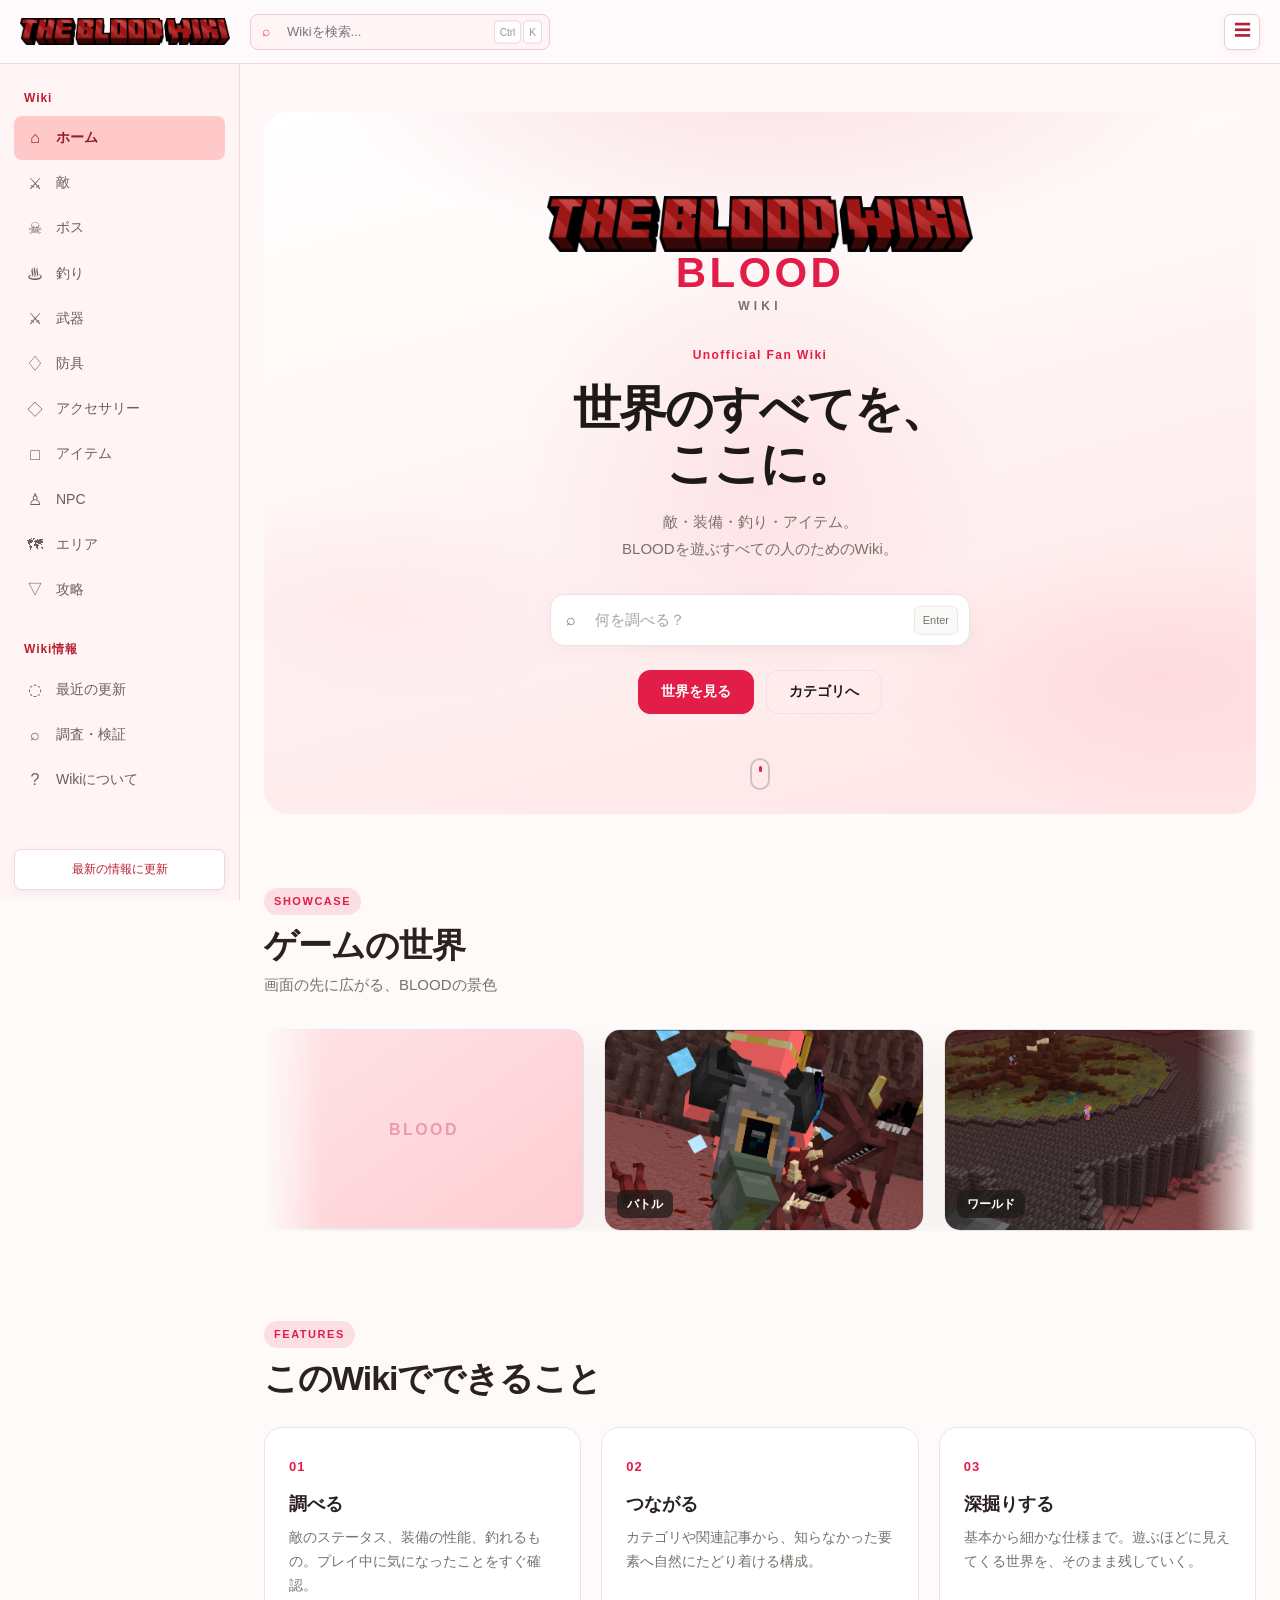
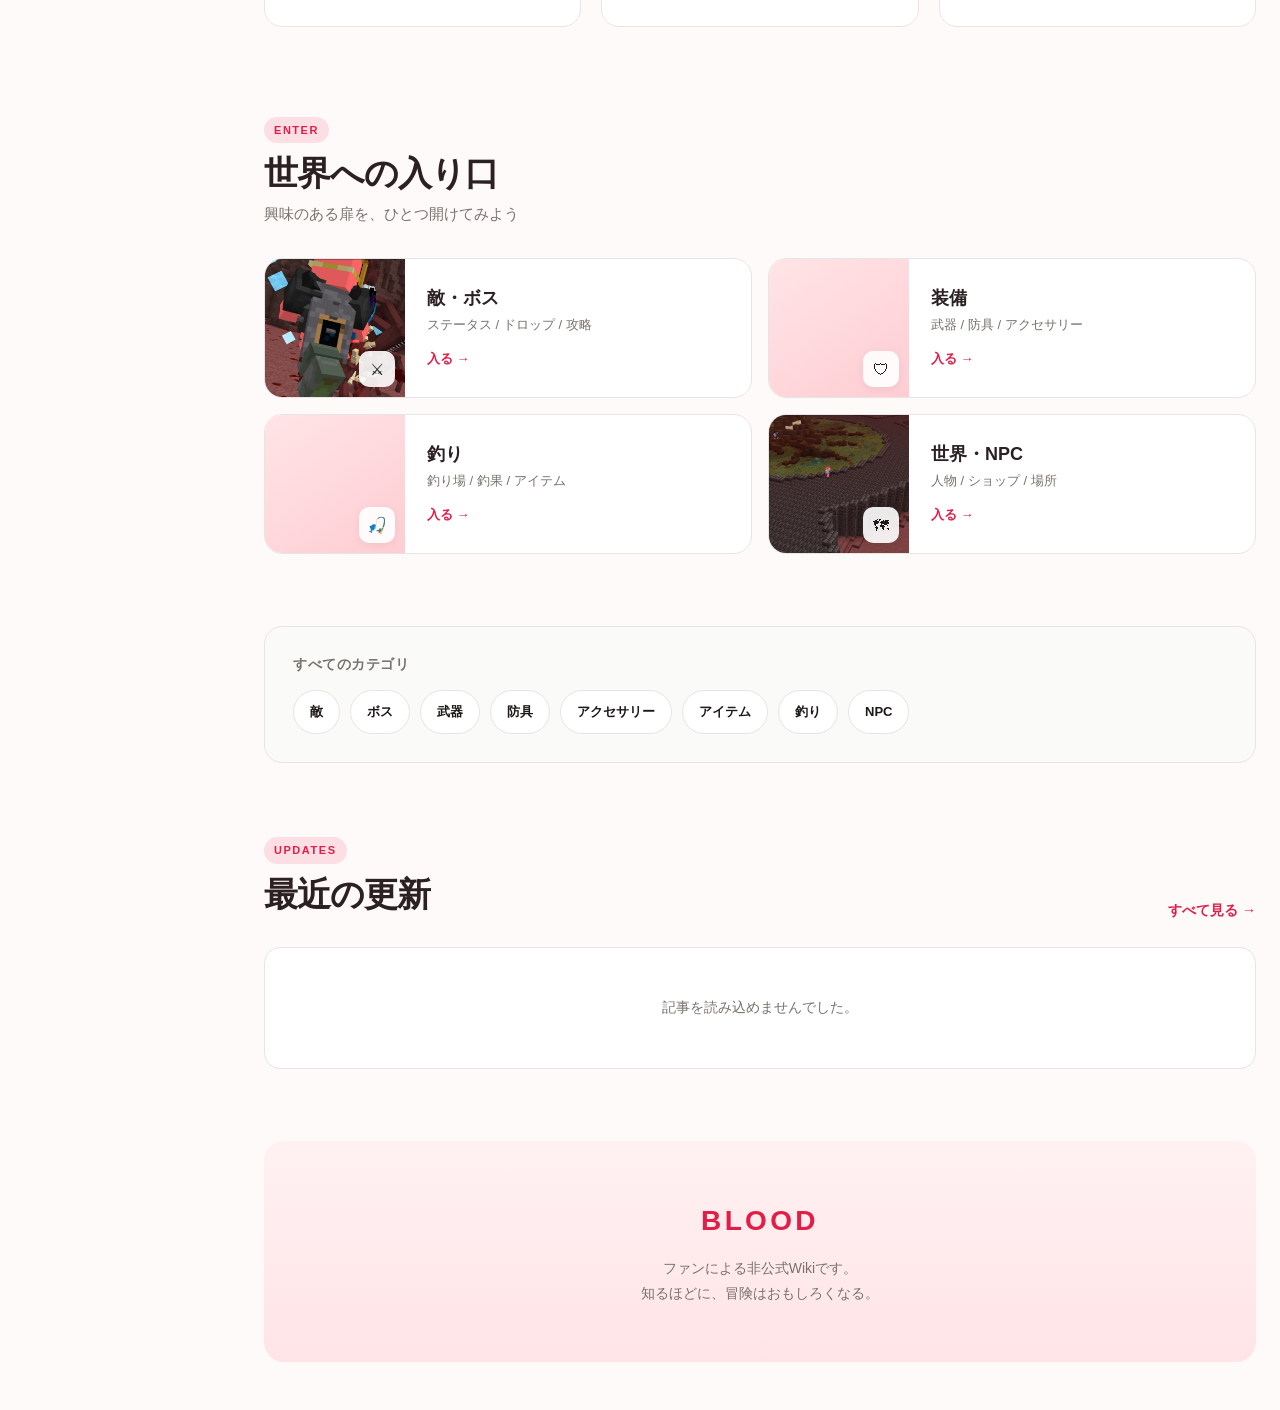
==== commit b268f140: "l" ====
--- a/index.html
+++ b/index.html
@@ -31,7 +31,7 @@
                             <!-- ロゴ画像があればこちら。なければテキストロゴが出ます -->
                             <img
                                 class="hw-logo-img"
-                                src="images/logo.svg"
+                                src="images/title.png"
                                 alt="BLOOD"
                                 onerror="this.style.display='none'; this.nextElementSibling.hidden=false;"
                             >
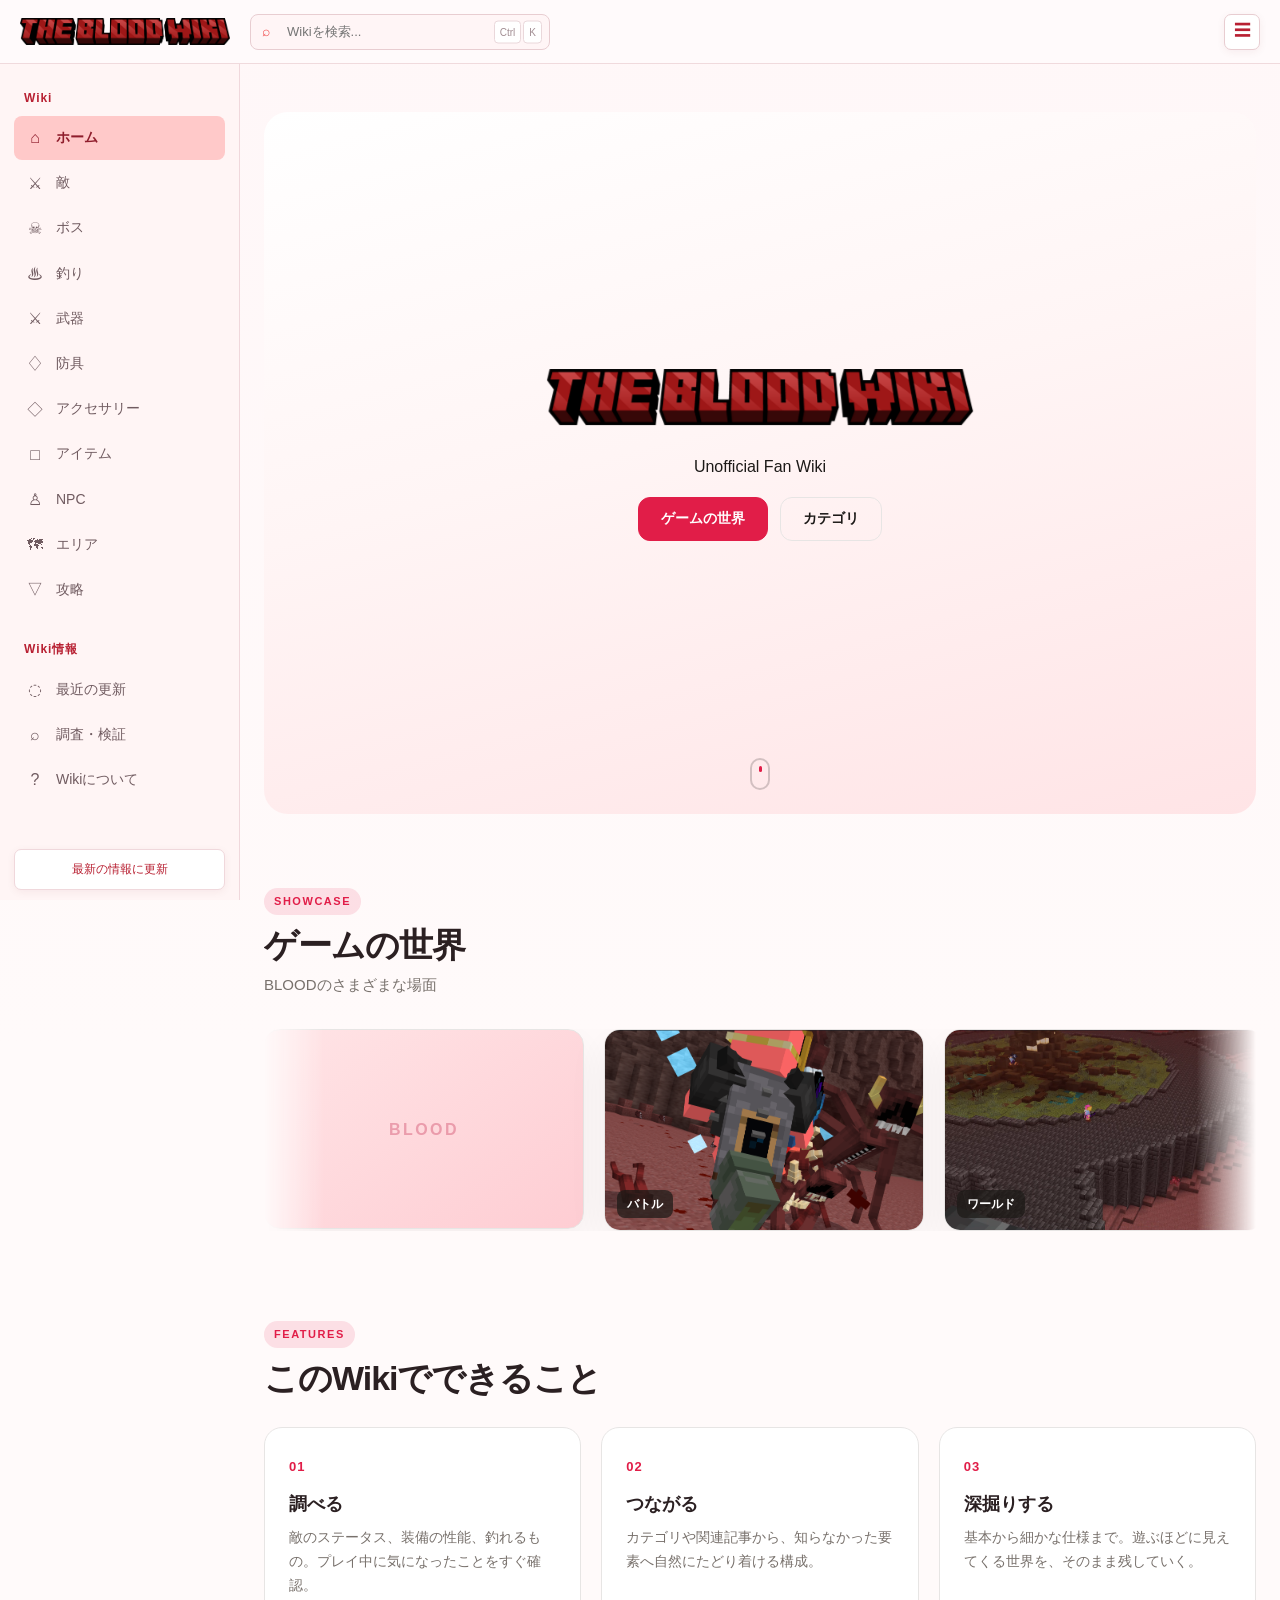
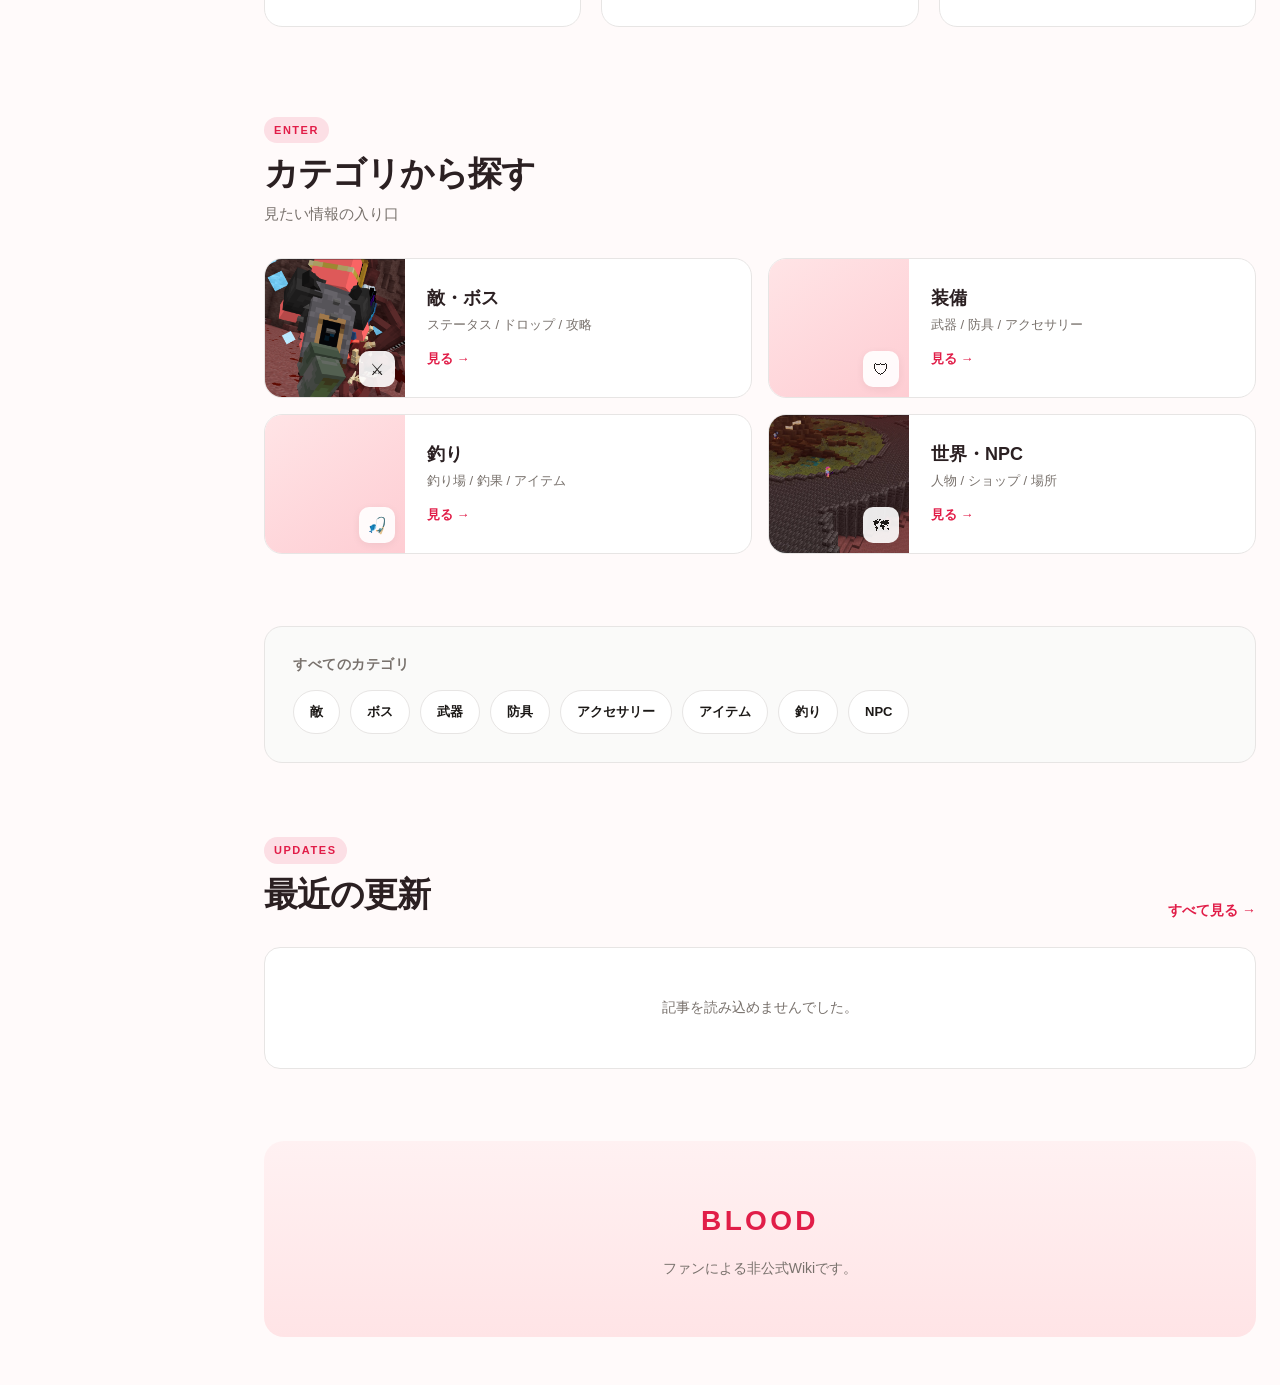
==== commit 3f166b7e: "ｄ" ====
--- a/index.html
+++ b/index.html
@@ -21,70 +21,50 @@
         <main class="main">
             <div class="content home-world">
 
-                <!-- ========== ワールド・ヒーロー ========== -->
+                <!-- ========== ヒーロー（背景スライドショー） ========== -->
                 <section class="hw-hero" aria-label="BLOOD Wiki">
-                    <div class="hw-hero-bg" aria-hidden="true"></div>
-                    <div class="hw-hero-glow" aria-hidden="true"></div>
+                    <div class="hw-hero-slides" aria-hidden="true">
+                        <div class="hw-hero-slide is-active" style="background-image: url('images/blood-hero.jpg')"></div>
+                        <div class="hw-hero-slide" style="background-image: url('images/blood-battle.jpg')"></div>
+                        <div class="hw-hero-slide" style="background-image: url('images/blood-world.jpg')"></div>
+                        <div class="hw-hero-slide" style="background-image: url('images/blood-fishing.jpg')"></div>
+                        <div class="hw-hero-slide" style="background-image: url('images/blood-equipment.jpg')"></div>
+                    </div>
+                    <div class="hw-hero-veil" aria-hidden="true"></div>
 
                     <div class="hw-hero-inner">
                         <div class="hw-logo-wrap">
-                            <!-- ロゴ画像があればこちら。なければテキストロゴが出ます -->
                             <img
                                 class="hw-logo-img"
                                 src="images/title.png"
                                 alt="BLOOD"
                                 onerror="this.style.display='none'; this.nextElementSibling.hidden=false;"
                             >
-                            <div class="hw-logo-text" hidden>
-                                <span class="hw-logo-mark">BLOOD</span>
-                                <span class="hw-logo-sub">WIKI</span>
-                            </div>
-                        </div>
-
-                        <p class="hw-hero-tag">Unofficial Fan Wiki</p>
-                        <h1 class="hw-hero-title">
-                            世界のすべてを、<br>
-                            ここに。
-                        </h1>
-                        <p class="hw-hero-desc">
-                            敵・装備・釣り・アイテム。<br>
-                            BLOODを遊ぶすべての人のためのWiki。
-                        </p>
-
-                        <div class="hw-search">
-                            <span class="hw-search-icon" aria-hidden="true">⌕</span>
-                            <input
-                                type="search"
-                                id="hero-search"
-                                placeholder="何を調べる？"
-                                autocomplete="off"
-                                aria-label="Wiki内を検索"
-                            >
-                            <kbd class="hw-search-hint">Enter</kbd>
-                        </div>
+                            <div class="hw-logo-fallback" hidden>
+                                <span>BLOOD</span>
+                                <small>WIKI</small>
+                            </div>
+                        </div>
+
+                        <p class="hw-hero-label">Unofficial Fan Wiki</p>
 
                         <div class="hw-hero-actions">
-                            <a href="#showcase" class="hw-btn hw-btn-primary">世界を見る</a>
-                            <a href="#categories" class="hw-btn hw-btn-ghost">カテゴリへ</a>
-                        </div>
-                    </div>
-
-                    <div class="hw-scroll-hint" aria-hidden="true">
-                        <span></span>
-                    </div>
+                            <a href="#showcase" class="hw-btn hw-btn-primary">ゲームの世界</a>
+                            <a href="#categories" class="hw-btn hw-btn-ghost">カテゴリ</a>
+                        </div>
+                    </div>
+
+                    <div class="hw-scroll-hint" aria-hidden="true"><span></span></div>
                 </section>
 
                 <!-- ========== スクショ・ショーケース ========== -->
                 <section class="hw-showcase" id="showcase" aria-label="ゲームの雰囲気">
-                    <div class="hw-section-label">
-                        <span>SHOWCASE</span>
-                    </div>
+                    <div class="hw-section-label"><span>SHOWCASE</span></div>
                     <h2 class="hw-section-title">ゲームの世界</h2>
-                    <p class="hw-section-desc">画面の先に広がる、BLOODの景色</p>
-
-                    <div class="hw-marquee" data-marquee>
+                    <p class="hw-section-desc">BLOODのさまざまな場面</p>
+
+                    <div class="hw-marquee">
                         <div class="hw-marquee-track">
-                            <!-- 1周目 -->
                             <figure class="hw-shot">
                                 <img src="images/blood-hero.jpg" alt="" loading="lazy" onerror="this.parentElement.classList.add('is-empty')">
                                 <figcaption>フィールド</figcaption>
@@ -105,7 +85,7 @@
                                 <img src="images/blood-equipment.jpg" alt="" loading="lazy" onerror="this.parentElement.classList.add('is-empty')">
                                 <figcaption>装備</figcaption>
                             </figure>
-                            <!-- 2周目（無限ループ用） -->
+                            <!-- ループ用 -->
                             <figure class="hw-shot" aria-hidden="true">
                                 <img src="images/blood-hero.jpg" alt="" loading="lazy" onerror="this.parentElement.classList.add('is-empty')">
                                 <figcaption>フィールド</figcaption>
@@ -154,11 +134,11 @@
                     </div>
                 </section>
 
-                <!-- ========== 入り口（大きな導線） ========== -->
+                <!-- ========== 入り口 ========== -->
                 <section class="hw-portals" id="categories">
                     <div class="hw-section-label"><span>ENTER</span></div>
-                    <h2 class="hw-section-title">世界への入り口</h2>
-                    <p class="hw-section-desc">興味のある扉を、ひとつ開けてみよう</p>
+                    <h2 class="hw-section-title">カテゴリから探す</h2>
+                    <p class="hw-section-desc">見たい情報の入り口</p>
 
                     <div class="hw-portal-grid">
                         <a href="category.html?category=enemy" class="hw-portal" data-reveal>
@@ -169,7 +149,7 @@
                             <div class="hw-portal-body">
                                 <h3>敵・ボス</h3>
                                 <p>ステータス / ドロップ / 攻略</p>
-                                <span class="hw-portal-go">入る →</span>
+                                <span class="hw-portal-go">見る →</span>
                             </div>
                         </a>
 
@@ -181,7 +161,7 @@
                             <div class="hw-portal-body">
                                 <h3>装備</h3>
                                 <p>武器 / 防具 / アクセサリー</p>
-                                <span class="hw-portal-go">入る →</span>
+                                <span class="hw-portal-go">見る →</span>
                             </div>
                         </a>
 
@@ -193,7 +173,7 @@
                             <div class="hw-portal-body">
                                 <h3>釣り</h3>
                                 <p>釣り場 / 釣果 / アイテム</p>
-                                <span class="hw-portal-go">入る →</span>
+                                <span class="hw-portal-go">見る →</span>
                             </div>
                         </a>
 
@@ -205,13 +185,13 @@
                             <div class="hw-portal-body">
                                 <h3>世界・NPC</h3>
                                 <p>人物 / ショップ / 場所</p>
-                                <span class="hw-portal-go">入る →</span>
+                                <span class="hw-portal-go">見る →</span>
                             </div>
                         </a>
                     </div>
                 </section>
 
-                <!-- ========== 全カテゴリ（コンパクト） ========== -->
+                <!-- ========== 全カテゴリ ========== -->
                 <section class="hw-cats">
                     <div class="hw-cats-inner">
                         <h2 class="hw-cats-title">すべてのカテゴリ</h2>
@@ -247,8 +227,7 @@
                 <section class="hw-closing">
                     <p class="hw-closing-logo">BLOOD</p>
                     <p class="hw-closing-text">
-                        ファンによる非公式Wikiです。<br>
-                        知るほどに、冒険はおもしろくなる。
+                        ファンによる非公式Wikiです。
                     </p>
                 </section>
 
@@ -260,6 +239,21 @@
 <script src="js/api.js"></script>
 <script src="js/layout.js"></script>
 <script>
+/* ヒーロー背景スライドショー */
+function setupHeroSlideshow() {
+    const slides = document.querySelectorAll(".hw-hero-slide");
+    if (slides.length < 2) return;
+
+    let index = 0;
+    const interval = 5000;
+
+    setInterval(() => {
+        slides[index].classList.remove("is-active");
+        index = (index + 1) % slides.length;
+        slides[index].classList.add("is-active");
+    }, interval);
+}
+
 /* 最近の更新 */
 async function loadArticles() {
     const container = document.getElementById("recent-articles");
@@ -306,18 +300,6 @@
     return div.innerHTML;
 }
 
-/* ヒーロー検索 */
-function setupHeroSearch() {
-    const input = document.getElementById("hero-search");
-    if (!input) return;
-    input.addEventListener("keydown", e => {
-        if (e.key !== "Enter") return;
-        const q = input.value.trim();
-        if (!q) return;
-        location.href = "search.html?q=" + encodeURIComponent(q);
-    });
-}
-
 /* スクロール出現 */
 function setupReveal() {
     const els = document.querySelectorAll("[data-reveal]");
@@ -340,21 +322,9 @@
     els.forEach(el => io.observe(el));
 }
 
-/* マーキー：ホバーで一時停止 */
-function setupMarquee() {
-    const marquee = document.querySelector("[data-marquee]");
-    if (!marquee) return;
-    const track = marquee.querySelector(".hw-marquee-track");
-    if (!track) return;
-
-    marquee.addEventListener("mouseenter", () => track.style.animationPlayState = "paused");
-    marquee.addEventListener("mouseleave", () => track.style.animationPlayState = "running");
-}
-
+setupHeroSlideshow();
 loadArticles();
-setupHeroSearch();
 setupReveal();
-setupMarquee();
 </script>
 </body>
 </html>
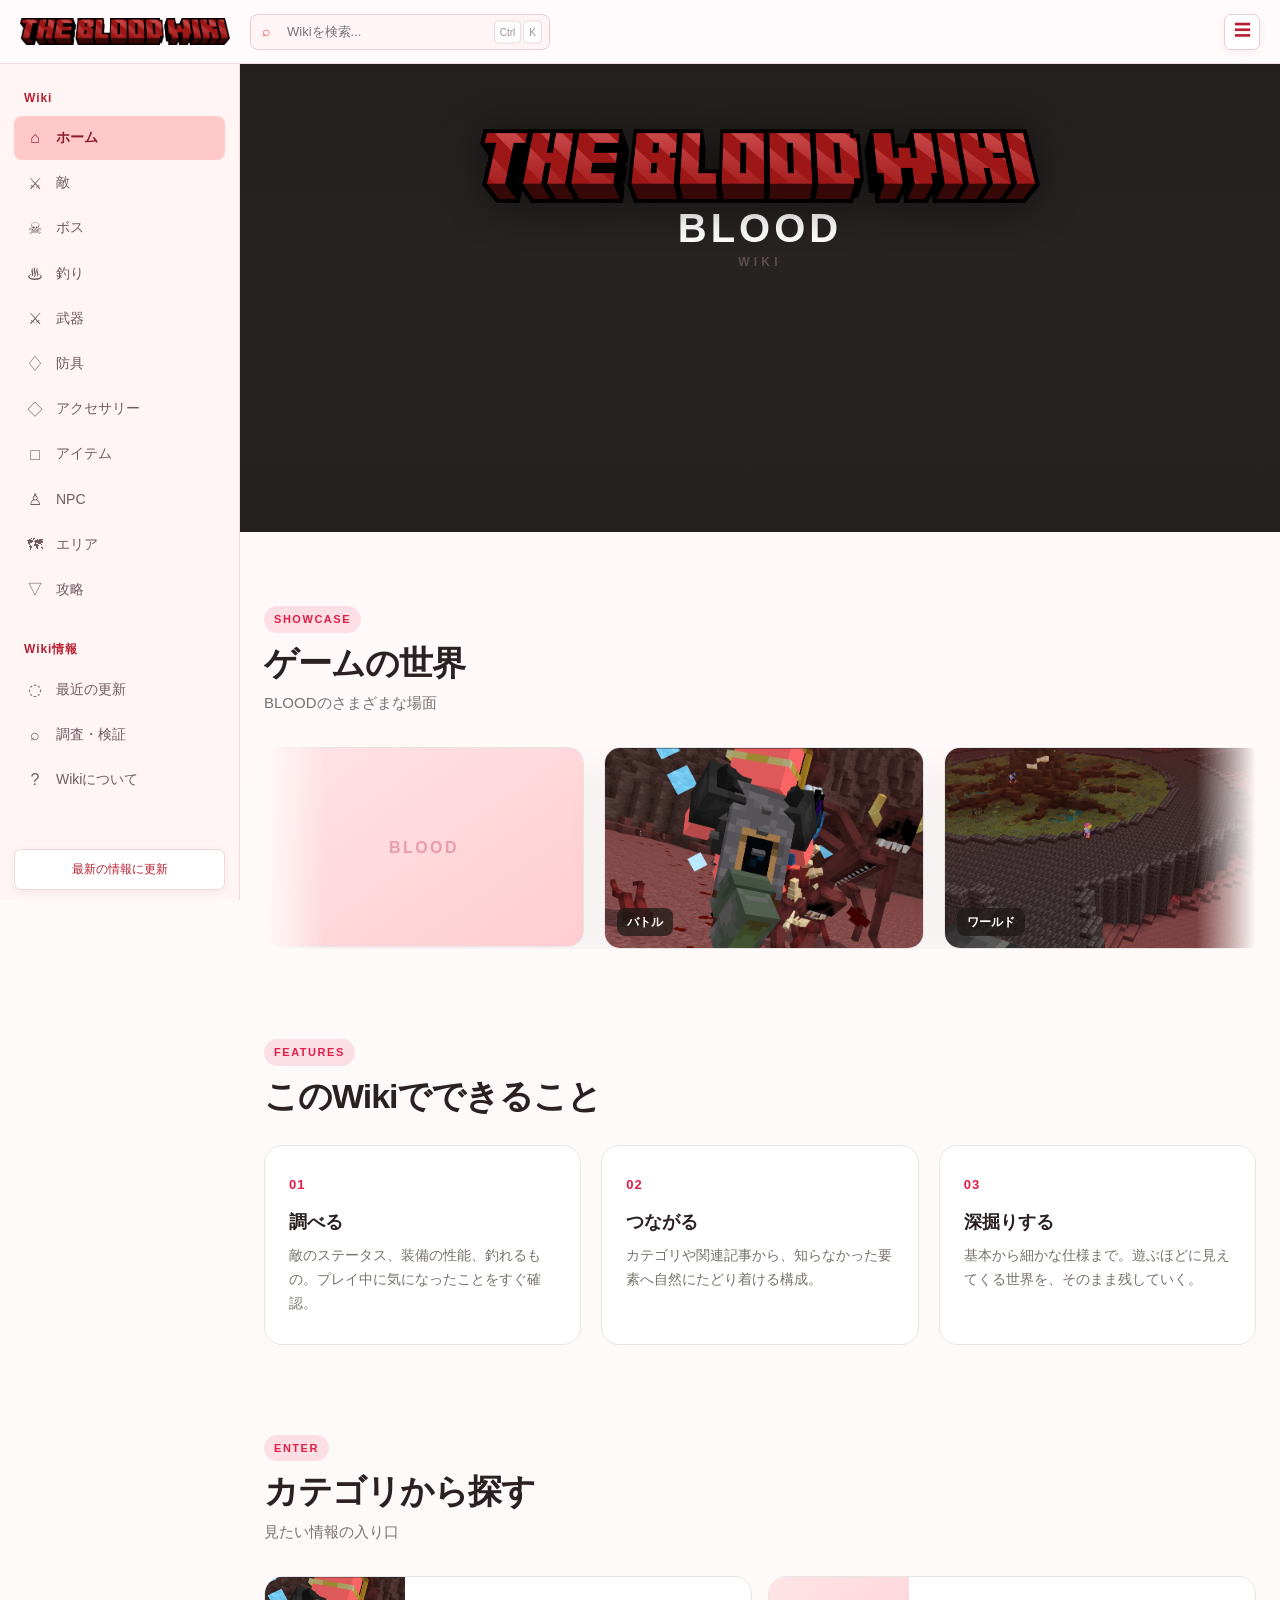
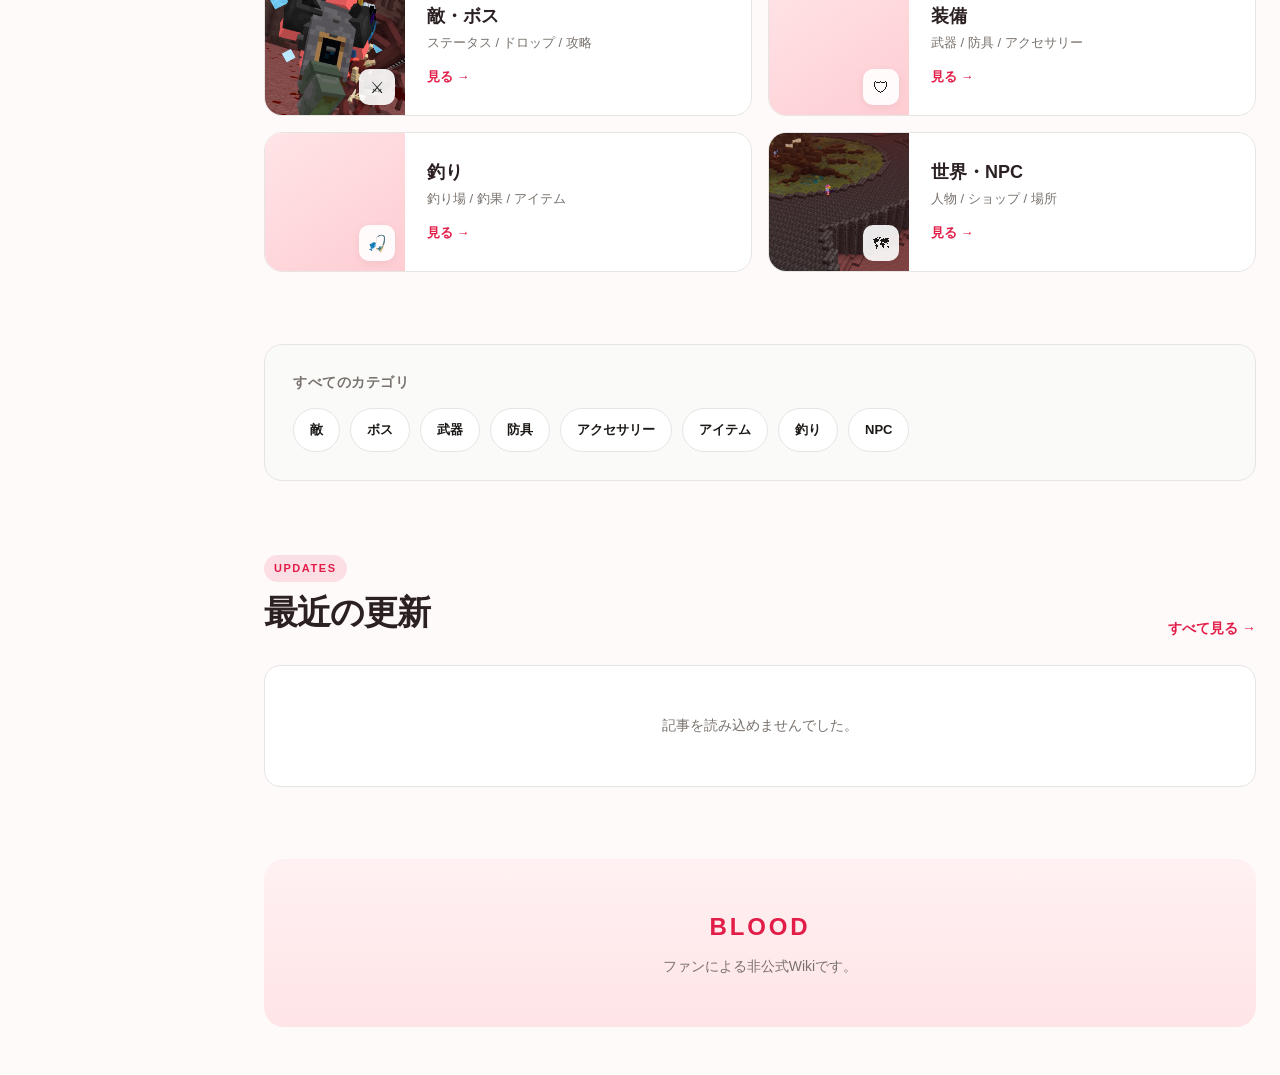
==== commit 6dd97325: "ih" ====
--- a/index.html
+++ b/index.html
@@ -21,41 +21,31 @@
         <main class="main">
             <div class="content home-world">
 
-                <!-- ========== ヒーロー（背景スライドショー） ========== -->
-                <section class="hw-hero" aria-label="BLOOD Wiki">
-                    <div class="hw-hero-slides" aria-hidden="true">
-                        <div class="hw-hero-slide is-active" style="background-image: url('images/blood-hero.jpg')"></div>
-                        <div class="hw-hero-slide" style="background-image: url('images/blood-battle.jpg')"></div>
-                        <div class="hw-hero-slide" style="background-image: url('images/blood-world.jpg')"></div>
-                        <div class="hw-hero-slide" style="background-image: url('images/blood-fishing.jpg')"></div>
-                        <div class="hw-hero-slide" style="background-image: url('images/blood-equipment.jpg')"></div>
-                    </div>
-                    <div class="hw-hero-veil" aria-hidden="true"></div>
-
-                    <div class="hw-hero-inner">
-                        <div class="hw-logo-wrap">
-                            <img
-                                class="hw-logo-img"
-                                src="images/title.png"
-                                alt="BLOOD"
-                                onerror="this.style.display='none'; this.nextElementSibling.hidden=false;"
-                            >
-                            <div class="hw-logo-fallback" hidden>
-                                <span>BLOOD</span>
-                                <small>WIKI</small>
-                            </div>
-                        </div>
-
-                        <p class="hw-hero-label">Unofficial Fan Wiki</p>
-
-                        <div class="hw-hero-actions">
-                            <a href="#showcase" class="hw-btn hw-btn-primary">ゲームの世界</a>
-                            <a href="#categories" class="hw-btn hw-btn-ghost">カテゴリ</a>
-                        </div>
-                    </div>
-
-                    <div class="hw-scroll-hint" aria-hidden="true"><span></span></div>
-                </section>
+<section class="hw-hero" aria-label="BLOOD Wiki">
+    <div class="hw-hero-slides" aria-hidden="true">
+        <div class="hw-hero-slide is-active" style="background-image: url('images/blood-hero.jpg')"></div>
+        <div class="hw-hero-slide" style="background-image: url('images/blood-battle.jpg')"></div>
+        <div class="hw-hero-slide" style="background-image: url('images/blood-world.jpg')"></div>
+        <div class="hw-hero-slide" style="background-image: url('images/blood-fishing.jpg')"></div>
+        <div class="hw-hero-slide" style="background-image: url('images/blood-equipment.jpg')"></div>
+    </div>
+    <div class="hw-hero-veil" aria-hidden="true"></div>
+
+    <div class="hw-hero-inner">
+        <div class="hw-logo-wrap">
+            <img
+                class="hw-logo-img"
+                src="images/title.png"
+                alt="BLOOD"
+                onerror="this.style.display='none'; this.nextElementSibling.hidden=false;"
+            >
+            <div class="hw-logo-fallback" hidden>
+                <span>BLOOD</span>
+                <small>WIKI</small>
+            </div>
+        </div>
+    </div>
+</section>
 
                 <!-- ========== スクショ・ショーケース ========== -->
                 <section class="hw-showcase" id="showcase" aria-label="ゲームの雰囲気">
--- a/css/home.css
+++ b/css/home.css
@@ -1,6 +1,6 @@
 /* ========================================
-   BLOOD Wiki — Home World
-   トップページ専用。他ページと切り離した体験
+   BLOOD Wiki — Home World（完成版）
+   トップページ専用
 ======================================== */
 
 .home-world {
@@ -18,6 +18,12 @@
     color: var(--hw-ink);
 }
 
+/* content の上余白をトップだけ消す */
+.home-world.content,
+.content.home-world {
+    padding-top: 0;
+}
+
 /* ---------- 共通ラベル・見出し ---------- */
 .hw-section-label {
     margin-bottom: 10px;
@@ -61,262 +67,114 @@
     opacity: 0.7;
 }
 
-/* ========== HERO ========== */
+/* ========== HERO（メイン列フル幅・ロゴのみ） ========== */
 .hw-hero {
     position: relative;
     display: flex;
     flex-direction: column;
     align-items: center;
-    justify-content: center;
-    min-height: min(78vh, 720px);
-    margin: 0 0 72px;
-    padding: 64px 24px 80px;
-    border-radius: 24px;
+    justify-content: flex-start;
+
+    /* サイドバー 240px を除いたメイン列幅（layout.css と一致） */
+    width: calc(100vw - 240px);
+    max-width: none;
+
+    margin-top: 0;
+    margin-bottom: 72px;
+    margin-left: calc(50% - (100vw - 240px) / 2);
+    margin-right: 0;
+
+    padding: 40px 24px 56px;
+    min-height: min(52vh, 480px);
+    border-radius: 0;
     overflow: hidden;
-    background: linear-gradient(165deg, #fff 0%, #fff5f5 45%, #ffe4e6 100%);
     text-align: center;
-}
-
-.hw-hero-bg {
+    background: #1c1917;
+    box-sizing: border-box;
+}
+
+.hw-hero-slides {
     position: absolute;
     inset: 0;
-    background:
-        radial-gradient(ellipse 80% 50% at 50% -10%, rgba(225, 29, 72, 0.15), transparent 60%),
-        radial-gradient(ellipse 60% 40% at 90% 80%, rgba(251, 113, 133, 0.12), transparent 50%),
-        radial-gradient(ellipse 50% 30% at 10% 70%, rgba(253, 164, 175, 0.1), transparent 50%);
+}
+
+.hw-hero-slide {
+    position: absolute;
+    inset: 0;
+    background-color: #292524;
+    background-position: center;
+    background-size: cover;
+    background-repeat: no-repeat;
+    opacity: 0;
+    transform: scale(1.04);
+    transition: opacity 1.2s ease, transform 6s ease;
+}
+
+.hw-hero-slide.is-active {
+    opacity: 1;
+    transform: scale(1);
+}
+
+.hw-hero-veil {
+    position: absolute;
+    inset: 0;
+    background: linear-gradient(
+        180deg,
+        rgba(28, 25, 23, 0.5) 0%,
+        rgba(28, 25, 23, 0.15) 40%,
+        rgba(28, 25, 23, 0.3) 100%
+    );
     pointer-events: none;
-}
-
-.hw-hero-glow {
-    position: absolute;
-    width: 480px;
-    height: 480px;
-    top: 50%;
-    left: 50%;
-    transform: translate(-50%, -50%);
-    background: radial-gradient(circle, rgba(225, 29, 72, 0.08) 0%, transparent 70%);
-    animation: hw-pulse 8s ease-in-out infinite;
-    pointer-events: none;
-}
-
-@keyframes hw-pulse {
-    0%, 100% { transform: translate(-50%, -50%) scale(1); opacity: 1; }
-    50% { transform: translate(-50%, -50%) scale(1.15); opacity: 0.7; }
 }
 
 .hw-hero-inner {
     position: relative;
     z-index: 1;
-    max-width: 640px;
-}
-
-/* ロゴ */
+    width: 100%;
+    max-width: 560px;
+    padding-top: 20px;
+}
+
 .hw-logo-wrap {
-    margin-bottom: 28px;
-    animation: hw-fade-up 0.8s ease both;
+    margin: 0;
+    animation: hw-fade-up 0.7s ease both;
 }
 
 .hw-logo-img {
     display: block;
-    height: 56px;
+    height: clamp(56px, 11vw, 84px);
     width: auto;
     margin: 0 auto;
     object-fit: contain;
-}
-
-.hw-logo-text {
+    filter: drop-shadow(0 4px 20px rgba(0, 0, 0, 0.45));
+}
+
+.hw-logo-fallback {
     display: flex;
     flex-direction: column;
     align-items: center;
-    gap: 2px;
-}
-
-.hw-logo-mark {
-    font-size: 42px;
+    gap: 4px;
+    color: #fff;
+}
+
+.hw-logo-fallback span {
+    font-size: 40px;
     font-weight: 900;
-    letter-spacing: 0.08em;
-    color: var(--hw-red);
+    letter-spacing: 0.1em;
     line-height: 1;
 }
 
-.hw-logo-sub {
+.hw-logo-fallback small {
     font-size: 12px;
     font-weight: 700;
     letter-spacing: 0.35em;
-    color: var(--hw-muted);
-}
-
-.hw-hero-tag {
-    margin: 0 0 16px;
-    color: var(--hw-red);
-    font-size: 12px;
-    font-weight: 600;
-    letter-spacing: 0.12em;
-    animation: hw-fade-up 0.8s ease 0.1s both;
-}
-
-.hw-hero-title {
-    margin: 0 0 18px;
-    font-size: clamp(32px, 6vw, 48px);
-    font-weight: 800;
-    letter-spacing: -0.04em;
-    line-height: 1.15;
-    color: var(--hw-ink);
-    animation: hw-fade-up 0.8s ease 0.18s both;
-}
-
-.hw-hero-desc {
-    margin: 0 0 32px;
-    color: var(--hw-muted);
-    font-size: 15px;
-    line-height: 1.75;
-    animation: hw-fade-up 0.8s ease 0.26s both;
-}
-
-/* 検索 */
-.hw-search {
-    position: relative;
-    max-width: 420px;
-    margin: 0 auto 24px;
-    animation: hw-fade-up 0.8s ease 0.34s both;
-}
-
-.hw-search-icon {
-    position: absolute;
-    left: 16px;
-    top: 50%;
-    transform: translateY(-50%);
-    color: var(--hw-muted);
-    font-size: 16px;
-    pointer-events: none;
-}
-
-.hw-search input {
-    width: 100%;
-    height: 52px;
-    padding: 0 72px 0 44px;
-    border: 1px solid var(--hw-line);
-    border-radius: 14px;
-    background: var(--hw-white);
-    color: var(--hw-ink);
-    font-size: 15px;
-    outline: none;
-    box-shadow: 0 4px 20px rgba(28, 25, 23, 0.04);
-    transition: border-color 0.2s ease, box-shadow 0.2s ease;
-}
-
-.hw-search input::placeholder {
-    color: #a8a29e;
-}
-
-.hw-search input:focus {
-    border-color: var(--hw-red);
-    box-shadow: 0 0 0 4px var(--hw-glow), 0 4px 20px rgba(28, 25, 23, 0.04);
-}
-
-.hw-search-hint {
-    position: absolute;
-    right: 12px;
-    top: 50%;
-    transform: translateY(-50%);
-    padding: 4px 8px;
-    border: 1px solid var(--hw-line);
-    border-radius: 6px;
-    background: var(--hw-soft);
-    color: var(--hw-muted);
-    font-size: 11px;
-    font-family: inherit;
-    pointer-events: none;
-}
-
-/* ボタン */
-.hw-hero-actions {
-    display: flex;
-    flex-wrap: wrap;
-    gap: 12px;
-    justify-content: center;
-    animation: hw-fade-up 0.8s ease 0.42s both;
-}
-
-.hw-btn {
-    display: inline-flex;
-    align-items: center;
-    justify-content: center;
-    min-height: 44px;
-    padding: 0 22px;
-    border-radius: 12px;
-    font-size: 14px;
-    font-weight: 600;
-    text-decoration: none;
-    transition: transform 0.15s ease, background 0.15s ease, border-color 0.15s ease;
-}
-
-.hw-btn:hover {
-    transform: translateY(-1px);
-}
-
-.hw-btn-primary {
-    background: var(--hw-red);
-    color: #fff;
-    border: 1px solid var(--hw-red);
-}
-
-.hw-btn-primary:hover {
-    background: var(--hw-red-deep);
-    border-color: var(--hw-red-deep);
-}
-
-.hw-btn-ghost {
-    background: transparent;
-    color: var(--hw-ink);
-    border: 1px solid var(--hw-line);
-}
-
-.hw-btn-ghost:hover {
-    border-color: #d6d3d1;
-    background: var(--hw-white);
-}
-
-/* スクロールヒント */
-.hw-scroll-hint {
-    position: absolute;
-    bottom: 24px;
-    left: 50%;
-    transform: translateX(-50%);
-    z-index: 1;
-}
-
-.hw-scroll-hint span {
-    display: block;
-    width: 20px;
-    height: 32px;
-    border: 2px solid rgba(28, 25, 23, 0.2);
-    border-radius: 10px;
-    position: relative;
-}
-
-.hw-scroll-hint span::after {
-    content: "";
-    position: absolute;
-    top: 6px;
-    left: 50%;
-    width: 3px;
-    height: 6px;
-    margin-left: -1.5px;
-    border-radius: 2px;
-    background: var(--hw-red);
-    animation: hw-scroll-dot 1.6s ease-in-out infinite;
-}
-
-@keyframes hw-scroll-dot {
-    0% { opacity: 1; transform: translateY(0); }
-    100% { opacity: 0; transform: translateY(10px); }
+    opacity: 0.75;
 }
 
 @keyframes hw-fade-up {
     from {
         opacity: 0;
-        transform: translateY(18px);
+        transform: translateY(12px);
     }
     to {
         opacity: 1;
@@ -324,7 +182,7 @@
     }
 }
 
-/* ========== SHOWCASE（無限スクロール） ========== */
+/* ========== SHOWCASE ========== */
 .hw-showcase {
     margin-bottom: 88px;
     overflow: hidden;
@@ -344,8 +202,12 @@
 }
 
 @keyframes hw-marquee {
-    from { transform: translateX(0); }
-    to { transform: translateX(-50%); }
+    from {
+        transform: translateX(0);
+    }
+    to {
+        transform: translateX(-50%);
+    }
 }
 
 .hw-shot {
@@ -418,7 +280,11 @@
     background: var(--hw-white);
     opacity: 0;
     transform: translateY(24px);
-    transition: opacity 0.6s ease, transform 0.6s ease, border-color 0.2s ease, box-shadow 0.2s ease;
+    transition:
+        opacity 0.6s ease,
+        transform 0.6s ease,
+        border-color 0.2s ease,
+        box-shadow 0.2s ease;
 }
 
 .hw-feature.is-visible {
@@ -426,8 +292,13 @@
     transform: translateY(0);
 }
 
-.hw-feature:nth-child(2) { transition-delay: 0.08s; }
-.hw-feature:nth-child(3) { transition-delay: 0.16s; }
+.hw-feature:nth-child(2) {
+    transition-delay: 0.08s;
+}
+
+.hw-feature:nth-child(3) {
+    transition-delay: 0.16s;
+}
 
 .hw-feature:hover {
     border-color: #fecdd3;
@@ -490,9 +361,17 @@
     transform: translateY(0);
 }
 
-.hw-portal:nth-child(2) { transition-delay: 0.06s; }
-.hw-portal:nth-child(3) { transition-delay: 0.12s; }
-.hw-portal:nth-child(4) { transition-delay: 0.18s; }
+.hw-portal:nth-child(2) {
+    transition-delay: 0.06s;
+}
+
+.hw-portal:nth-child(3) {
+    transition-delay: 0.12s;
+}
+
+.hw-portal:nth-child(4) {
+    transition-delay: 0.18s;
+}
 
 .hw-portal:hover {
     border-color: #fda4af;
@@ -592,7 +471,10 @@
     font-size: 13px;
     font-weight: 600;
     text-decoration: none;
-    transition: border-color 0.15s ease, background 0.15s ease, color 0.15s ease;
+    transition:
+        border-color 0.15s ease,
+        background 0.15s ease,
+        color 0.15s ease;
 }
 
 .hw-cats-list a:hover {
@@ -673,15 +555,15 @@
 
 /* ========== CLOSING ========== */
 .hw-closing {
-    padding: 56px 24px;
+    padding: 48px 24px;
     border-radius: 20px;
     background: linear-gradient(180deg, #fff1f2 0%, #ffe4e6 100%);
     text-align: center;
 }
 
 .hw-closing-logo {
-    margin: 0 0 12px;
-    font-size: 28px;
+    margin: 0 0 8px;
+    font-size: 24px;
     font-weight: 900;
     letter-spacing: 0.12em;
     color: var(--hw-red);
@@ -691,12 +573,11 @@
     margin: 0;
     color: var(--hw-muted);
     font-size: 14px;
-    line-height: 1.8;
+    line-height: 1.7;
 }
 
 /* ---------- フォーカス ---------- */
-.home-world a:focus-visible,
-.home-world input:focus-visible {
+.home-world a:focus-visible {
     outline: 2px solid var(--hw-red);
     outline-offset: 3px;
 }
@@ -717,18 +598,27 @@
     }
 }
 
+/* layout.css のサイドバー解除ブレークポイントに合わせる */
+@media (max-width: 800px) {
+    .hw-hero {
+        width: 100vw;
+        margin-left: calc(50% - 50vw);
+        margin-bottom: 48px;
+        min-height: min(42vh, 360px);
+        padding: 28px 16px 40px;
+        border-radius: 0;
+    }
+
+    .hw-hero-inner {
+        padding-top: 12px;
+    }
+
+    .hw-logo-img {
+        height: clamp(48px, 14vw, 64px);
+    }
+}
+
 @media (max-width: 640px) {
-    .hw-hero {
-        min-height: auto;
-        margin-bottom: 48px;
-        padding: 48px 20px 64px;
-        border-radius: 18px;
-    }
-
-    .hw-logo-mark {
-        font-size: 34px;
-    }
-
     .hw-showcase,
     .hw-features,
     .hw-portals,
@@ -774,26 +664,19 @@
         line-clamp: 2;
         -webkit-box-orient: vertical;
     }
-
-    .hw-search-hint {
-        display: none;
-    }
-}
-
-/* 動きを抑える設定 */
+}
+
+/* 動きを抑える */
 @media (prefers-reduced-motion: reduce) {
-    .hw-hero-glow,
-    .hw-marquee-track,
-    .hw-scroll-hint span::after {
+    .hw-hero-slide {
+        transition: none;
+    }
+
+    .hw-marquee-track {
         animation: none !important;
     }
 
-    .hw-logo-wrap,
-    .hw-hero-tag,
-    .hw-hero-title,
-    .hw-hero-desc,
-    .hw-search,
-    .hw-hero-actions {
+    .hw-logo-wrap {
         animation: none !important;
         opacity: 1;
         transform: none;
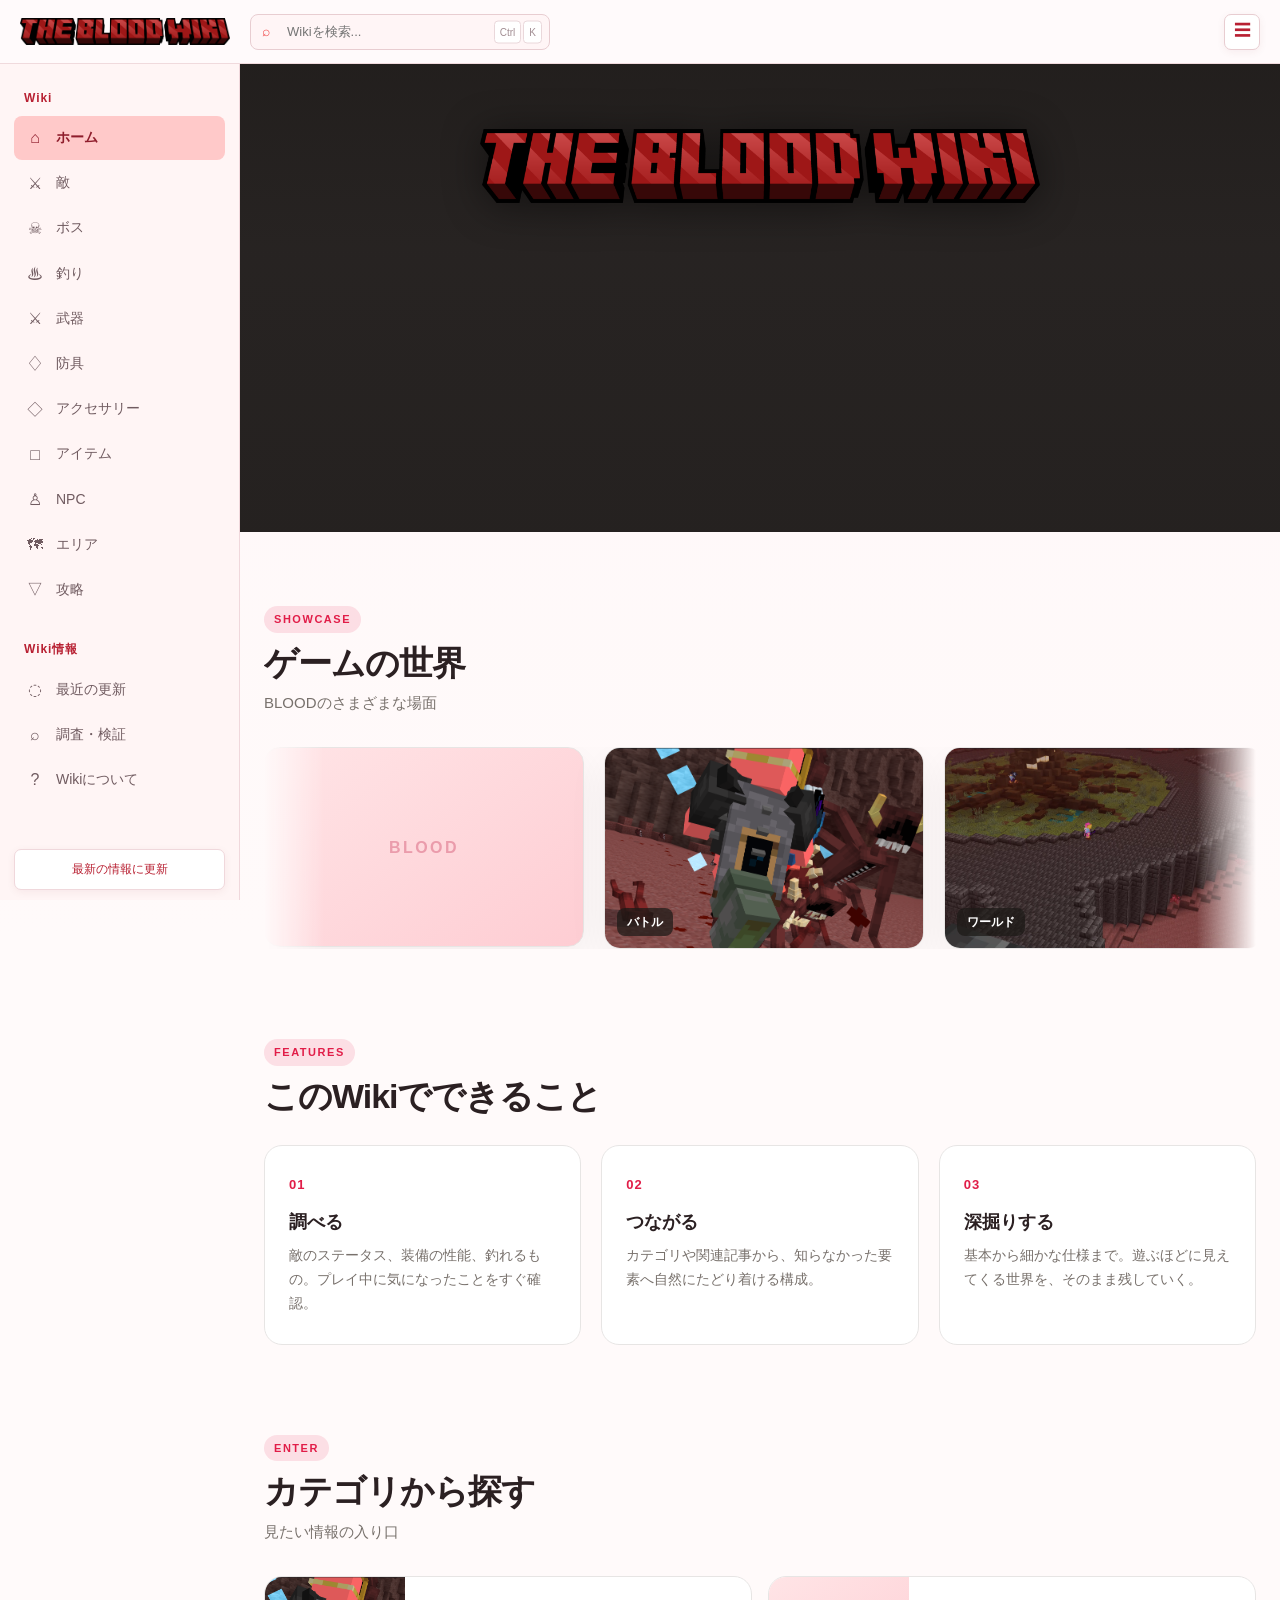
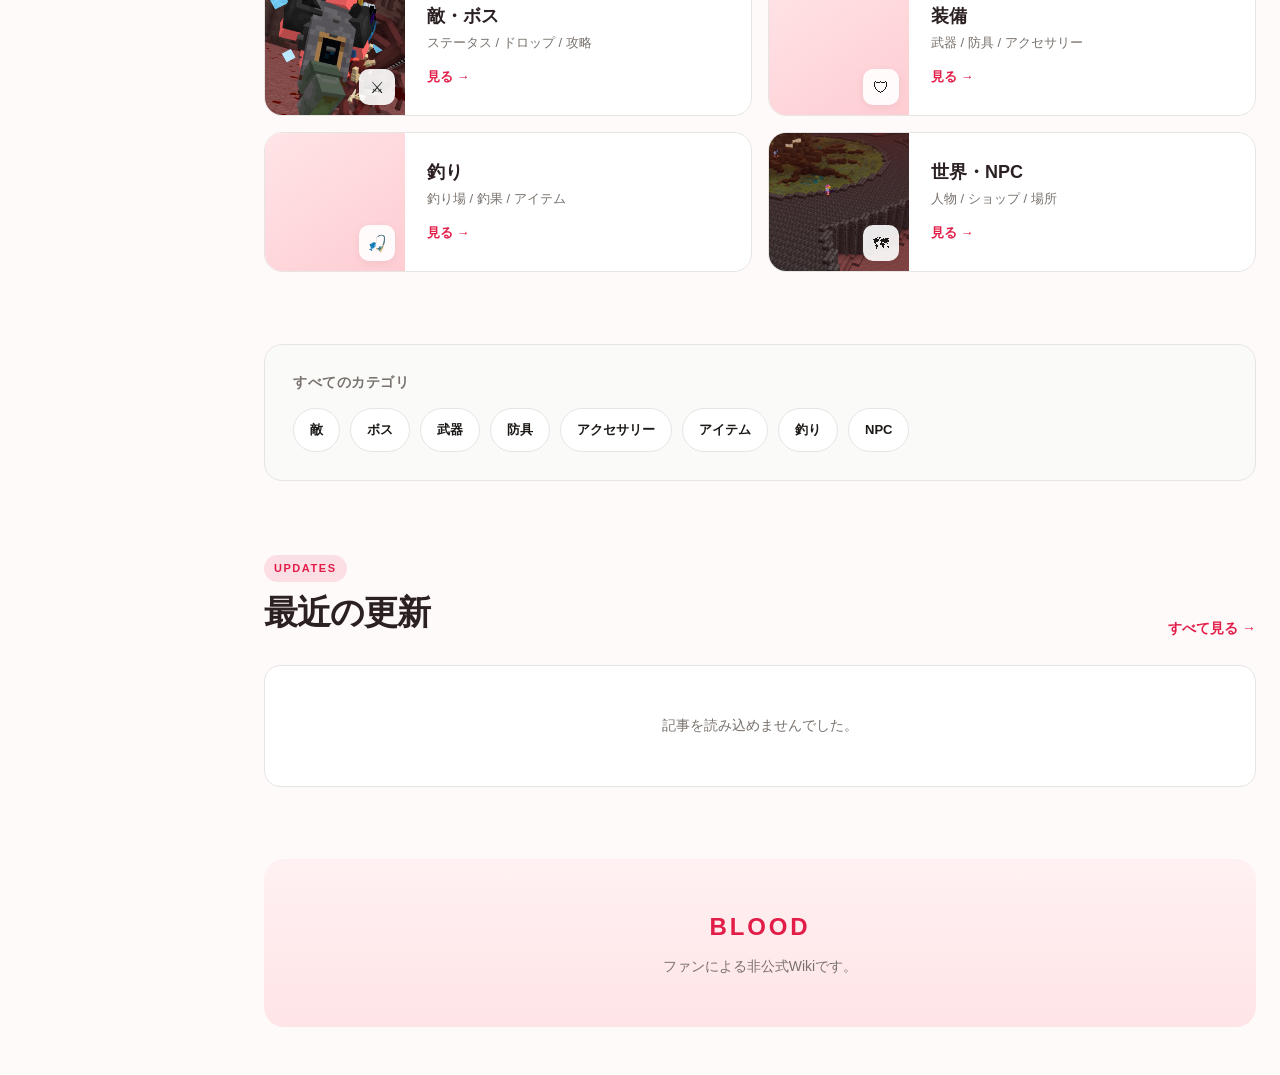
==== commit 5ace0146: "k" ====
--- a/index.html
+++ b/index.html
@@ -39,10 +39,6 @@
                 alt="BLOOD"
                 onerror="this.style.display='none'; this.nextElementSibling.hidden=false;"
             >
-            <div class="hw-logo-fallback" hidden>
-                <span>BLOOD</span>
-                <small>WIKI</small>
-            </div>
         </div>
     </div>
 </section>
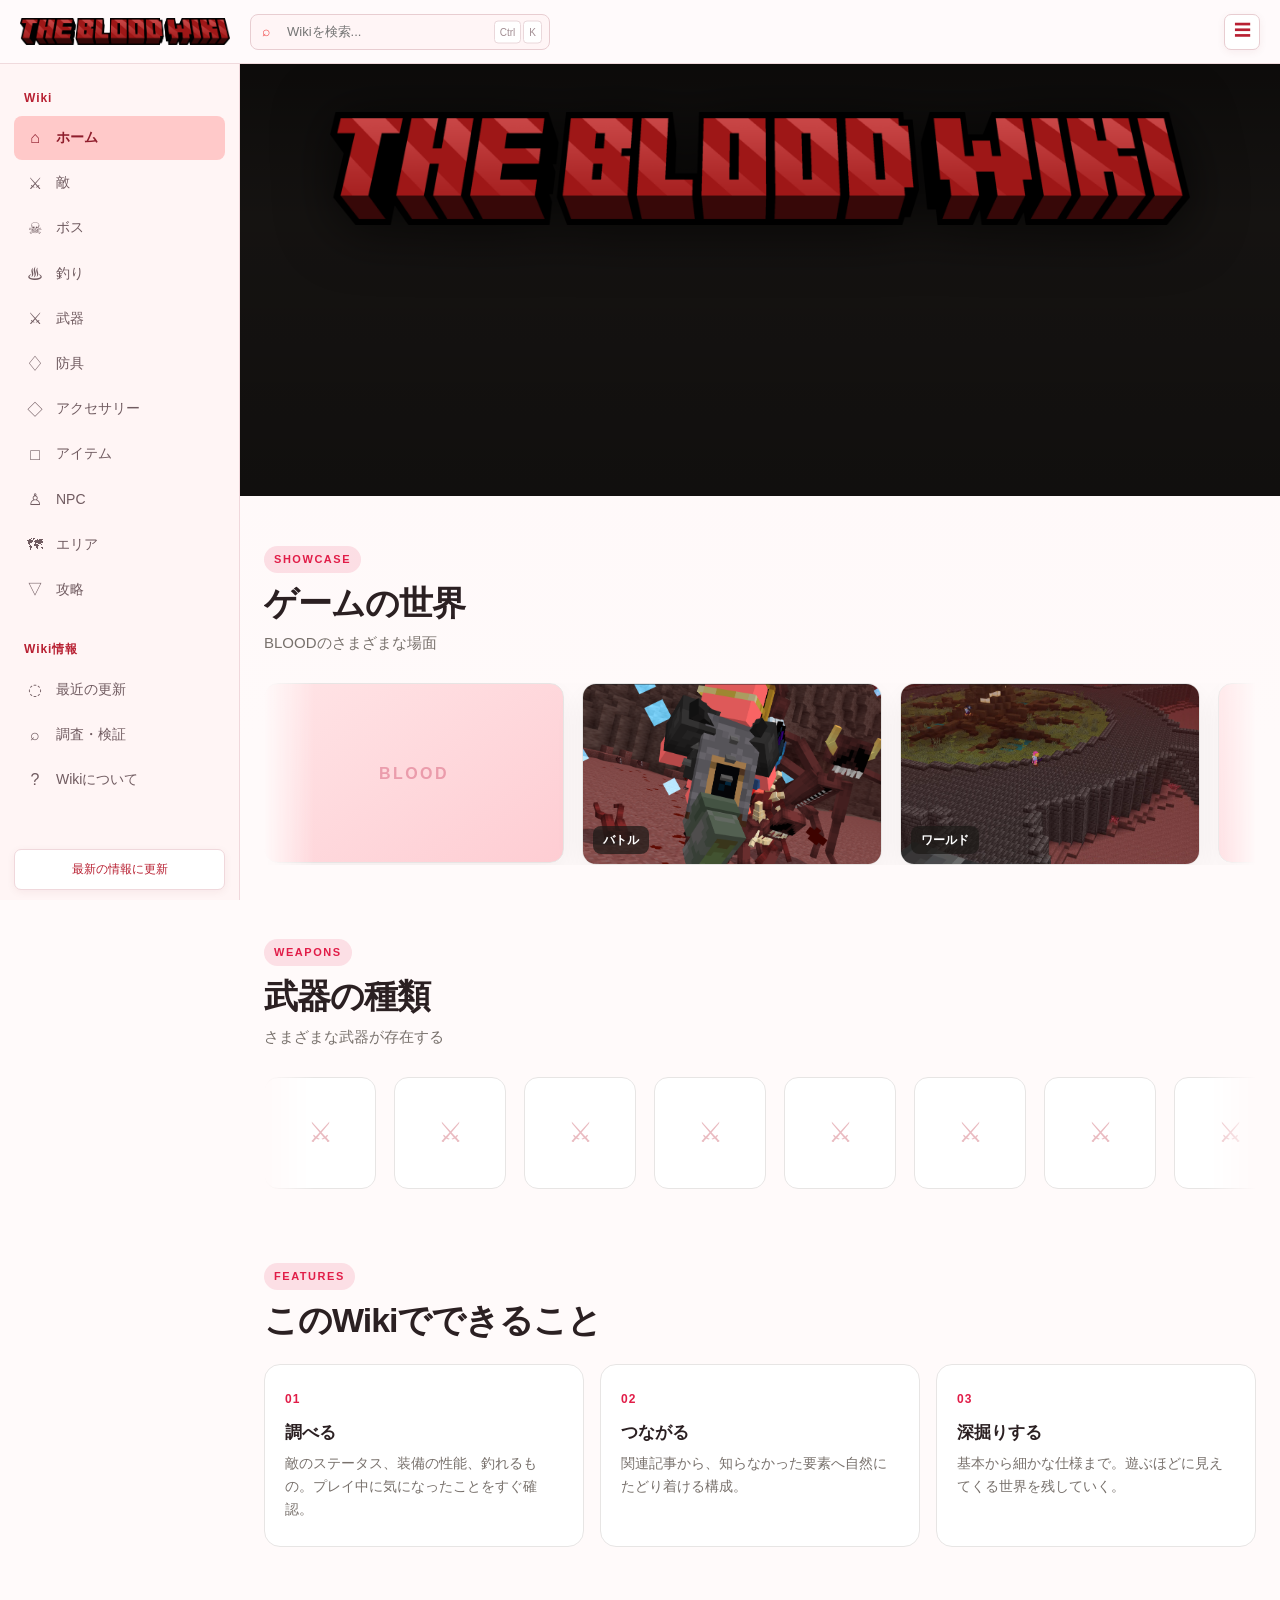
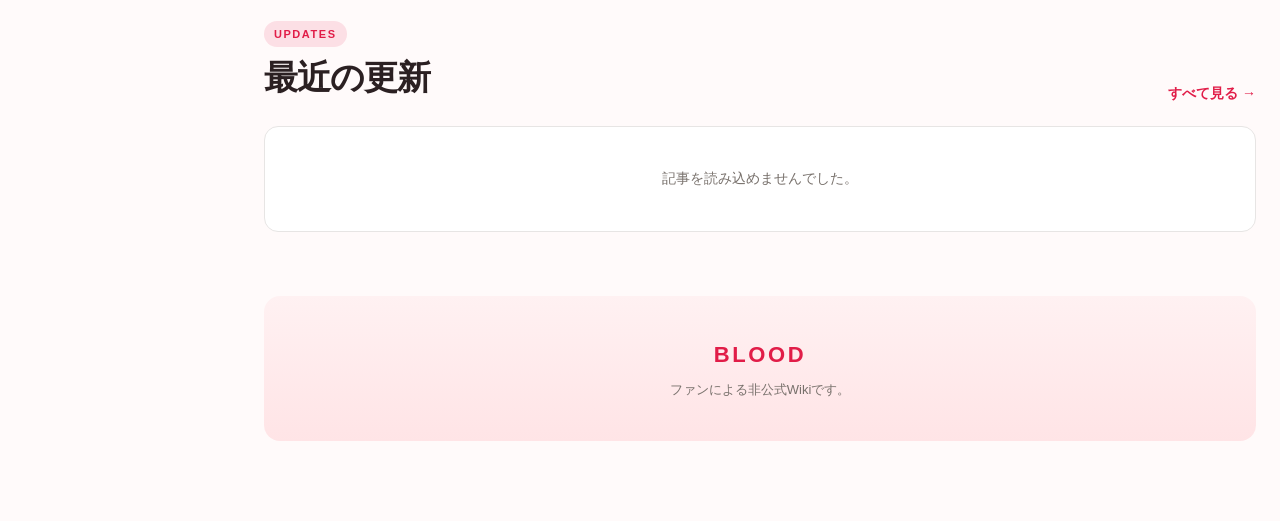
==== commit fdb1e5db: "ih" ====
--- a/index.html
+++ b/index.html
@@ -21,202 +21,151 @@
         <main class="main">
             <div class="content home-world">
 
-<section class="hw-hero" aria-label="BLOOD Wiki">
-    <div class="hw-hero-slides" aria-hidden="true">
-        <div class="hw-hero-slide is-active" style="background-image: url('images/blood-hero.jpg')"></div>
-        <div class="hw-hero-slide" style="background-image: url('images/blood-battle.jpg')"></div>
-        <div class="hw-hero-slide" style="background-image: url('images/blood-world.jpg')"></div>
-        <div class="hw-hero-slide" style="background-image: url('images/blood-fishing.jpg')"></div>
-        <div class="hw-hero-slide" style="background-image: url('images/blood-equipment.jpg')"></div>
-    </div>
-    <div class="hw-hero-veil" aria-hidden="true"></div>
-
-    <div class="hw-hero-inner">
-        <div class="hw-logo-wrap">
-            <img
-                class="hw-logo-img"
-                src="images/title.png"
-                alt="BLOOD"
-                onerror="this.style.display='none'; this.nextElementSibling.hidden=false;"
-            >
+                <!-- ========== ヒーロー ========== -->
+                <section class="hw-hero" aria-label="BLOOD Wiki">
+                    <div class="hw-hero-slides" aria-hidden="true">
+                        <div class="hw-hero-slide is-active" style="background-image: url('images/blood-hero.jpg')"></div>
+                        <div class="hw-hero-slide" style="background-image: url('images/blood-battle.jpg')"></div>
+                        <div class="hw-hero-slide" style="background-image: url('images/blood-world.jpg')"></div>
+                        <div class="hw-hero-slide" style="background-image: url('images/blood-fishing.jpg')"></div>
+                        <div class="hw-hero-slide" style="background-image: url('images/blood-equipment.jpg')"></div>
+                    </div>
+                    <div class="hw-hero-veil" aria-hidden="true"></div>
+
+                    <div class="hw-hero-inner">
+                        <div class="hw-logo-wrap">
+                            <img
+                                class="hw-logo-img"
+                                src="images/title.png"
+                                alt="THE BLOOD WIKI"
+                                onerror="this.style.display='none'; this.nextElementSibling.hidden=false;"
+                            >
+                            <div class="hw-logo-fallback" hidden>
+                                <span>THE BLOOD WIKI</span>
+                            </div>
+                        </div>
+                    </div>
+                </section>
+
+                <div class="hw-body">
+
+                    <!-- ========== ゲームの世界 ========== -->
+                    <section class="hw-showcase" id="showcase" aria-label="ゲームの雰囲気">
+                        <div class="hw-section-label"><span>SHOWCASE</span></div>
+                        <h2 class="hw-section-title">ゲームの世界</h2>
+                        <p class="hw-section-desc">BLOODのさまざまな場面</p>
+
+                        <div class="hw-marquee">
+                            <div class="hw-marquee-track">
+                                <figure class="hw-shot">
+                                    <img src="images/blood-hero.jpg" alt="" loading="lazy" onerror="this.parentElement.classList.add('is-empty')">
+                                    <figcaption>フィールド</figcaption>
+                                </figure>
+                                <figure class="hw-shot">
+                                    <img src="images/blood-battle.jpg" alt="" loading="lazy" onerror="this.parentElement.classList.add('is-empty')">
+                                    <figcaption>バトル</figcaption>
+                                </figure>
+                                <figure class="hw-shot">
+                                    <img src="images/blood-world.jpg" alt="" loading="lazy" onerror="this.parentElement.classList.add('is-empty')">
+                                    <figcaption>ワールド</figcaption>
+                                </figure>
+                                <figure class="hw-shot">
+                                    <img src="images/blood-fishing.jpg" alt="" loading="lazy" onerror="this.parentElement.classList.add('is-empty')">
+                                    <figcaption>釣り</figcaption>
+                                </figure>
+                                <figure class="hw-shot">
+                                    <img src="images/blood-equipment.jpg" alt="" loading="lazy" onerror="this.parentElement.classList.add('is-empty')">
+                                    <figcaption>装備</figcaption>
+                                </figure>
+                                <!-- ループ用 -->
+                                <figure class="hw-shot" aria-hidden="true">
+                                    <img src="images/blood-hero.jpg" alt="" loading="lazy" onerror="this.parentElement.classList.add('is-empty')">
+                                    <figcaption>フィールド</figcaption>
+                                </figure>
+                                <figure class="hw-shot" aria-hidden="true">
+                                    <img src="images/blood-battle.jpg" alt="" loading="lazy" onerror="this.parentElement.classList.add('is-empty')">
+                                    <figcaption>バトル</figcaption>
+                                </figure>
+                                <figure class="hw-shot" aria-hidden="true">
+                                    <img src="images/blood-world.jpg" alt="" loading="lazy" onerror="this.parentElement.classList.add('is-empty')">
+                                    <figcaption>ワールド</figcaption>
+                                </figure>
+                                <figure class="hw-shot" aria-hidden="true">
+                                    <img src="images/blood-fishing.jpg" alt="" loading="lazy" onerror="this.parentElement.classList.add('is-empty')">
+                                    <figcaption>釣り</figcaption>
+                                </figure>
+                                <figure class="hw-shot" aria-hidden="true">
+                                    <img src="images/blood-equipment.jpg" alt="" loading="lazy" onerror="this.parentElement.classList.add('is-empty')">
+                                    <figcaption>装備</figcaption>
+                                </figure>
+                            </div>
+                        </div>
+                    </section>
+
+                    <!-- ========== 武器の種類 ========== -->
+<section class="hw-weapons" aria-label="武器の種類">
+    <div class="hw-section-label"><span>WEAPONS</span></div>
+    <h2 class="hw-section-title">武器の種類</h2>
+    <p class="hw-section-desc">さまざまな武器が存在する</p>
+
+    <div class="hw-marquee hw-marquee--weapons">
+        <div
+            class="hw-marquee-track hw-marquee-track--reverse"
+            id="weapons-track"
+            data-weapon-count="12"
+            data-weapon-ext="png"
+        >
+            <!-- JS が 1.png … N.png を2周分挿入 -->
         </div>
     </div>
 </section>
 
-                <!-- ========== スクショ・ショーケース ========== -->
-                <section class="hw-showcase" id="showcase" aria-label="ゲームの雰囲気">
-                    <div class="hw-section-label"><span>SHOWCASE</span></div>
-                    <h2 class="hw-section-title">ゲームの世界</h2>
-                    <p class="hw-section-desc">BLOODのさまざまな場面</p>
-
-                    <div class="hw-marquee">
-                        <div class="hw-marquee-track">
-                            <figure class="hw-shot">
-                                <img src="images/blood-hero.jpg" alt="" loading="lazy" onerror="this.parentElement.classList.add('is-empty')">
-                                <figcaption>フィールド</figcaption>
-                            </figure>
-                            <figure class="hw-shot">
-                                <img src="images/blood-battle.jpg" alt="" loading="lazy" onerror="this.parentElement.classList.add('is-empty')">
-                                <figcaption>バトル</figcaption>
-                            </figure>
-                            <figure class="hw-shot">
-                                <img src="images/blood-world.jpg" alt="" loading="lazy" onerror="this.parentElement.classList.add('is-empty')">
-                                <figcaption>ワールド</figcaption>
-                            </figure>
-                            <figure class="hw-shot">
-                                <img src="images/blood-fishing.jpg" alt="" loading="lazy" onerror="this.parentElement.classList.add('is-empty')">
-                                <figcaption>釣り</figcaption>
-                            </figure>
-                            <figure class="hw-shot">
-                                <img src="images/blood-equipment.jpg" alt="" loading="lazy" onerror="this.parentElement.classList.add('is-empty')">
-                                <figcaption>装備</figcaption>
-                            </figure>
-                            <!-- ループ用 -->
-                            <figure class="hw-shot" aria-hidden="true">
-                                <img src="images/blood-hero.jpg" alt="" loading="lazy" onerror="this.parentElement.classList.add('is-empty')">
-                                <figcaption>フィールド</figcaption>
-                            </figure>
-                            <figure class="hw-shot" aria-hidden="true">
-                                <img src="images/blood-battle.jpg" alt="" loading="lazy" onerror="this.parentElement.classList.add('is-empty')">
-                                <figcaption>バトル</figcaption>
-                            </figure>
-                            <figure class="hw-shot" aria-hidden="true">
-                                <img src="images/blood-world.jpg" alt="" loading="lazy" onerror="this.parentElement.classList.add('is-empty')">
-                                <figcaption>ワールド</figcaption>
-                            </figure>
-                            <figure class="hw-shot" aria-hidden="true">
-                                <img src="images/blood-fishing.jpg" alt="" loading="lazy" onerror="this.parentElement.classList.add('is-empty')">
-                                <figcaption>釣り</figcaption>
-                            </figure>
-                            <figure class="hw-shot" aria-hidden="true">
-                                <img src="images/blood-equipment.jpg" alt="" loading="lazy" onerror="this.parentElement.classList.add('is-empty')">
-                                <figcaption>装備</figcaption>
-                            </figure>
-                        </div>
-                    </div>
-                </section>
-
-                <!-- ========== 何ができるか ========== -->
-                <section class="hw-features">
-                    <div class="hw-section-label"><span>FEATURES</span></div>
-                    <h2 class="hw-section-title">このWikiでできること</h2>
-
-                    <div class="hw-feature-grid">
-                        <article class="hw-feature" data-reveal>
-                            <div class="hw-feature-num">01</div>
-                            <h3>調べる</h3>
-                            <p>敵のステータス、装備の性能、釣れるもの。プレイ中に気になったことをすぐ確認。</p>
-                        </article>
-                        <article class="hw-feature" data-reveal>
-                            <div class="hw-feature-num">02</div>
-                            <h3>つながる</h3>
-                            <p>カテゴリや関連記事から、知らなかった要素へ自然にたどり着ける構成。</p>
-                        </article>
-                        <article class="hw-feature" data-reveal>
-                            <div class="hw-feature-num">03</div>
-                            <h3>深掘りする</h3>
-                            <p>基本から細かな仕様まで。遊ぶほどに見えてくる世界を、そのまま残していく。</p>
-                        </article>
-                    </div>
-                </section>
-
-                <!-- ========== 入り口 ========== -->
-                <section class="hw-portals" id="categories">
-                    <div class="hw-section-label"><span>ENTER</span></div>
-                    <h2 class="hw-section-title">カテゴリから探す</h2>
-                    <p class="hw-section-desc">見たい情報の入り口</p>
-
-                    <div class="hw-portal-grid">
-                        <a href="category.html?category=enemy" class="hw-portal" data-reveal>
-                            <div class="hw-portal-visual">
-                                <img src="images/blood-battle.jpg" alt="" onerror="this.style.display='none'">
-                                <span class="hw-portal-icon" aria-hidden="true">⚔</span>
+                    <!-- ========== 何ができるか ========== -->
+                    <section class="hw-features">
+                        <div class="hw-section-label"><span>FEATURES</span></div>
+                        <h2 class="hw-section-title">このWikiでできること</h2>
+
+                        <div class="hw-feature-grid">
+                            <article class="hw-feature" data-reveal>
+                                <div class="hw-feature-num">01</div>
+                                <h3>調べる</h3>
+                                <p>敵のステータス、装備の性能、釣れるもの。プレイ中に気になったことをすぐ確認。</p>
+                            </article>
+                            <article class="hw-feature" data-reveal>
+                                <div class="hw-feature-num">02</div>
+                                <h3>つながる</h3>
+                                <p>関連記事から、知らなかった要素へ自然にたどり着ける構成。</p>
+                            </article>
+                            <article class="hw-feature" data-reveal>
+                                <div class="hw-feature-num">03</div>
+                                <h3>深掘りする</h3>
+                                <p>基本から細かな仕様まで。遊ぶほどに見えてくる世界を残していく。</p>
+                            </article>
+                        </div>
+                    </section>
+
+                    <!-- ========== 最近の更新 ========== -->
+                    <section class="hw-recent">
+                        <div class="hw-recent-head">
+                            <div>
+                                <div class="hw-section-label"><span>UPDATES</span></div>
+                                <h2 class="hw-section-title">最近の更新</h2>
                             </div>
-                            <div class="hw-portal-body">
-                                <h3>敵・ボス</h3>
-                                <p>ステータス / ドロップ / 攻略</p>
-                                <span class="hw-portal-go">見る →</span>
-                            </div>
-                        </a>
-
-                        <a href="category.html?category=weapon" class="hw-portal" data-reveal>
-                            <div class="hw-portal-visual">
-                                <img src="images/blood-equipment.jpg" alt="" onerror="this.style.display='none'">
-                                <span class="hw-portal-icon" aria-hidden="true">🛡</span>
-                            </div>
-                            <div class="hw-portal-body">
-                                <h3>装備</h3>
-                                <p>武器 / 防具 / アクセサリー</p>
-                                <span class="hw-portal-go">見る →</span>
-                            </div>
-                        </a>
-
-                        <a href="category.html?category=fishing" class="hw-portal" data-reveal>
-                            <div class="hw-portal-visual">
-                                <img src="images/blood-fishing.jpg" alt="" onerror="this.style.display='none'">
-                                <span class="hw-portal-icon" aria-hidden="true">🎣</span>
-                            </div>
-                            <div class="hw-portal-body">
-                                <h3>釣り</h3>
-                                <p>釣り場 / 釣果 / アイテム</p>
-                                <span class="hw-portal-go">見る →</span>
-                            </div>
-                        </a>
-
-                        <a href="category.html?category=npc" class="hw-portal" data-reveal>
-                            <div class="hw-portal-visual">
-                                <img src="images/blood-world.jpg" alt="" onerror="this.style.display='none'">
-                                <span class="hw-portal-icon" aria-hidden="true">🗺</span>
-                            </div>
-                            <div class="hw-portal-body">
-                                <h3>世界・NPC</h3>
-                                <p>人物 / ショップ / 場所</p>
-                                <span class="hw-portal-go">見る →</span>
-                            </div>
-                        </a>
-                    </div>
-                </section>
-
-                <!-- ========== 全カテゴリ ========== -->
-                <section class="hw-cats">
-                    <div class="hw-cats-inner">
-                        <h2 class="hw-cats-title">すべてのカテゴリ</h2>
-                        <div class="hw-cats-list">
-                            <a href="category.html?category=enemy">敵</a>
-                            <a href="category.html?category=boss">ボス</a>
-                            <a href="category.html?category=weapon">武器</a>
-                            <a href="category.html?category=armor">防具</a>
-                            <a href="category.html?category=accessory">アクセサリー</a>
-                            <a href="category.html?category=item">アイテム</a>
-                            <a href="category.html?category=fishing">釣り</a>
-                            <a href="category.html?category=npc">NPC</a>
-                        </div>
-                    </div>
-                </section>
-
-                <!-- ========== 最近の更新 ========== -->
-                <section class="hw-recent">
-                    <div class="hw-recent-head">
-                        <div>
-                            <div class="hw-section-label"><span>UPDATES</span></div>
-                            <h2 class="hw-section-title">最近の更新</h2>
-                        </div>
-                        <a href="recent.html" class="hw-text-link">すべて見る →</a>
-                    </div>
-
-                    <div id="recent-articles" class="hw-recent-list">
-                        <div class="hw-empty">読み込み中...</div>
-                    </div>
-                </section>
-
-                <!-- ========== クロージング ========== -->
-                <section class="hw-closing">
-                    <p class="hw-closing-logo">BLOOD</p>
-                    <p class="hw-closing-text">
-                        ファンによる非公式Wikiです。
-                    </p>
-                </section>
-
+                            <a href="recent.html" class="hw-text-link">すべて見る →</a>
+                        </div>
+
+                        <div id="recent-articles" class="hw-recent-list">
+                            <div class="hw-empty">読み込み中...</div>
+                        </div>
+                    </section>
+
+                    <!-- ========== クロージング ========== -->
+                    <section class="hw-closing">
+                        <p class="hw-closing-logo">BLOOD</p>
+                        <p class="hw-closing-text">ファンによる非公式Wikiです。</p>
+                    </section>
+
+                </div>
             </div>
         </main>
     </div>
@@ -225,22 +174,18 @@
 <script src="js/api.js"></script>
 <script src="js/layout.js"></script>
 <script>
-/* ヒーロー背景スライドショー */
 function setupHeroSlideshow() {
     const slides = document.querySelectorAll(".hw-hero-slide");
     if (slides.length < 2) return;
 
     let index = 0;
-    const interval = 5000;
-
     setInterval(() => {
         slides[index].classList.remove("is-active");
         index = (index + 1) % slides.length;
         slides[index].classList.add("is-active");
-    }, interval);
-}
-
-/* 最近の更新 */
+    }, 5000);
+}
+
 async function loadArticles() {
     const container = document.getElementById("recent-articles");
     if (!container) return;
@@ -286,7 +231,6 @@
     return div.innerHTML;
 }
 
-/* スクロール出現 */
 function setupReveal() {
     const els = document.querySelectorAll("[data-reveal]");
     if (!els.length) return;
@@ -308,7 +252,53 @@
     els.forEach(el => io.observe(el));
 }
 
+/* 武器マーキー：images/weapons/1.ext … N.ext を2周分 */
+function setupWeaponsTrack() {
+    const track = document.getElementById("weapons-track");
+    if (!track) return;
+
+    const count = Math.max(1, parseInt(track.dataset.weaponCount || "1", 10));
+    const ext = (track.dataset.weaponExt || "png").replace(/^\./, "");
+    const href = "category.html?category=weapon";
+
+    const makeItem = (n, decorative) => {
+        const a = document.createElement("a");
+        a.href = href;
+        a.className = "hw-weapon";
+
+        if (decorative) {
+            a.setAttribute("aria-hidden", "true");
+            a.tabIndex = -1;
+        } else {
+            a.setAttribute("aria-label", "武器一覧");
+        }
+
+        const img = document.createElement("img");
+        img.src = `images/weapons/${n}.${ext}`;
+        img.alt = "";
+        img.loading = "lazy";
+        img.addEventListener("error", () => {
+            a.classList.add("is-empty");
+        });
+
+        a.appendChild(img);
+        return a;
+    };
+
+    const frag = document.createDocumentFragment();
+
+    for (let i = 1; i <= count; i++) {
+        frag.appendChild(makeItem(i, false));
+    }
+    for (let i = 1; i <= count; i++) {
+        frag.appendChild(makeItem(i, true));
+    }
+
+    track.appendChild(frag);
+}
+
 setupHeroSlideshow();
+setupWeaponsTrack();
 loadArticles();
 setupReveal();
 </script>
--- a/css/home.css
+++ b/css/home.css
@@ -1,6 +1,5 @@
 /* ========================================
    BLOOD Wiki — Home World（完成版）
-   トップページ専用
 ======================================== */
 
 .home-world {
@@ -13,18 +12,29 @@
     --hw-white: #ffffff;
     --hw-glow: rgba(225, 29, 72, 0.12);
 
-    max-width: 100%;
-    padding-bottom: 48px;
     color: var(--hw-ink);
 }
 
-/* content の上余白をトップだけ消す */
+/* layout の content 幅制限をホームだけ解除 → ヒーローがメイン全幅に */
 .home-world.content,
 .content.home-world {
-    padding-top: 0;
-}
-
-/* ---------- 共通ラベル・見出し ---------- */
+    width: 100%;
+    max-width: none;
+    margin: 0;
+    padding: 0 0 80px;
+    overflow-x: clip; /* 横スクロール防止 */
+    box-sizing: border-box;
+}
+
+/* ヒーロー以外は従来どおり中央寄せ */
+.hw-body {
+    width: min(1100px, calc(100% - 48px));
+    margin: 0 auto;
+    padding-top: 48px;
+    box-sizing: border-box;
+}
+
+/* ---------- 共通 ---------- */
 .hw-section-label {
     margin-bottom: 10px;
 }
@@ -49,7 +59,7 @@
 }
 
 .hw-section-desc {
-    margin: 0 0 32px;
+    margin: 0 0 28px;
     color: var(--hw-muted);
     font-size: 15px;
     line-height: 1.6;
@@ -67,29 +77,21 @@
     opacity: 0.7;
 }
 
-/* ========== HERO（メイン列フル幅・ロゴのみ） ========== */
+/* ========== HERO（メイン全幅・100vw不使用） ========== */
 .hw-hero {
     position: relative;
     display: flex;
     flex-direction: column;
     align-items: center;
     justify-content: flex-start;
-
-    /* サイドバー 240px を除いたメイン列幅（layout.css と一致） */
-    width: calc(100vw - 240px);
-    max-width: none;
-
-    margin-top: 0;
-    margin-bottom: 72px;
-    margin-left: calc(50% - (100vw - 240px) / 2);
-    margin-right: 0;
-
-    padding: 40px 24px 56px;
-    min-height: min(52vh, 480px);
+    width: 100%;
+    margin: 0 0 0;
+    padding: 36px 24px 48px;
+    min-height: min(48vh, 440px);
     border-radius: 0;
     overflow: hidden;
     text-align: center;
-    background: #1c1917;
+    background: #0c0a09;
     box-sizing: border-box;
 }
 
@@ -101,7 +103,7 @@
 .hw-hero-slide {
     position: absolute;
     inset: 0;
-    background-color: #292524;
+    background-color: #1c1917;
     background-position: center;
     background-size: cover;
     background-repeat: no-repeat;
@@ -115,14 +117,15 @@
     transform: scale(1);
 }
 
+/* ロゴが見えるよう上部をやや暗く */
 .hw-hero-veil {
     position: absolute;
     inset: 0;
     background: linear-gradient(
         180deg,
-        rgba(28, 25, 23, 0.5) 0%,
-        rgba(28, 25, 23, 0.15) 40%,
-        rgba(28, 25, 23, 0.3) 100%
+        rgba(0, 0, 0, 0.55) 0%,
+        rgba(0, 0, 0, 0.25) 35%,
+        rgba(0, 0, 0, 0.4) 100%
     );
     pointer-events: none;
 }
@@ -131,8 +134,8 @@
     position: relative;
     z-index: 1;
     width: 100%;
-    max-width: 560px;
-    padding-top: 20px;
+    max-width: 920px;
+    padding-top: 12px;
 }
 
 .hw-logo-wrap {
@@ -140,35 +143,23 @@
     animation: hw-fade-up 0.7s ease both;
 }
 
+/* 横長ロゴを大きく・はっきり */
 .hw-logo-img {
     display: block;
-    height: clamp(56px, 11vw, 84px);
-    width: auto;
+    width: min(100%, 860px);
+    height: auto;
+    max-height: min(120px, 18vw);
     margin: 0 auto;
     object-fit: contain;
-    filter: drop-shadow(0 4px 20px rgba(0, 0, 0, 0.45));
+    filter: drop-shadow(0 6px 28px rgba(0, 0, 0, 0.65));
 }
 
 .hw-logo-fallback {
-    display: flex;
-    flex-direction: column;
-    align-items: center;
-    gap: 4px;
     color: #fff;
-}
-
-.hw-logo-fallback span {
-    font-size: 40px;
+    font-size: clamp(28px, 6vw, 48px);
     font-weight: 900;
-    letter-spacing: 0.1em;
-    line-height: 1;
-}
-
-.hw-logo-fallback small {
-    font-size: 12px;
-    font-weight: 700;
-    letter-spacing: 0.35em;
-    opacity: 0.75;
+    letter-spacing: 0.06em;
+    text-shadow: 0 4px 24px rgba(0, 0, 0, 0.5);
 }
 
 @keyframes hw-fade-up {
@@ -184,55 +175,61 @@
 
 /* ========== SHOWCASE ========== */
 .hw-showcase {
-    margin-bottom: 88px;
+    margin-bottom: 72px;
     overflow: hidden;
 }
 
 .hw-marquee {
-    margin-top: 8px;
-    mask-image: linear-gradient(90deg, transparent, #000 6%, #000 94%, transparent);
-    -webkit-mask-image: linear-gradient(90deg, transparent, #000 6%, #000 94%, transparent);
+    margin-top: 4px;
+    mask-image: linear-gradient(90deg, transparent, #000 5%, #000 95%, transparent);
+    -webkit-mask-image: linear-gradient(90deg, transparent, #000 5%, #000 95%, transparent);
 }
 
 .hw-marquee-track {
     display: flex;
-    gap: 20px;
+    gap: 18px;
     width: max-content;
-    animation: hw-marquee 40s linear infinite;
+    animation: hw-marquee 42s linear infinite;
+}
+
+.hw-marquee-track--reverse {
+    animation-name: hw-marquee-reverse;
+    animation-duration: 48s;
 }
 
 @keyframes hw-marquee {
-    from {
-        transform: translateX(0);
-    }
-    to {
-        transform: translateX(-50%);
-    }
+    from { transform: translateX(0); }
+    to { transform: translateX(-50%); }
+}
+
+@keyframes hw-marquee-reverse {
+    from { transform: translateX(-50%); }
+    to { transform: translateX(0); }
 }
 
 .hw-shot {
     position: relative;
     flex-shrink: 0;
-    width: min(320px, 70vw);
+    width: min(300px, 68vw);
     margin: 0;
-    border-radius: 16px;
+    border-radius: 14px;
     overflow: hidden;
     border: 1px solid var(--hw-line);
     background: var(--hw-soft);
-    box-shadow: 0 12px 40px rgba(28, 25, 23, 0.06);
+    box-shadow: 0 10px 32px rgba(28, 25, 23, 0.06);
 }
 
 .hw-shot img {
     display: block;
     width: 100%;
-    height: 200px;
+    height: 180px;
     object-fit: cover;
 }
 
 .hw-shot figcaption {
     position: absolute;
-    left: 12px;
-    bottom: 12px;
+    left: 10px;
+    bottom: 10px;
     padding: 4px 10px;
     border-radius: 8px;
     background: rgba(28, 25, 23, 0.72);
@@ -245,7 +242,7 @@
     display: flex;
     align-items: center;
     justify-content: center;
-    height: 200px;
+    height: 180px;
     background: linear-gradient(145deg, #ffe4e6, #fecdd3);
 }
 
@@ -261,92 +258,82 @@
     display: none;
 }
 
+/* ========== WEAPONS ========== */
+.hw-weapons {
+    margin-bottom: 72px;
+    overflow: hidden;
+}
+
+.hw-weapon {
+    display: flex;
+    align-items: center;
+    justify-content: center;
+    flex-shrink: 0;
+    width: 112px;
+    height: 112px;
+    padding: 16px;
+    border: 1px solid var(--hw-line);
+    border-radius: 14px;
+    background: var(--hw-white);
+    text-decoration: none;
+    box-sizing: border-box;
+    transition: border-color 0.15s ease, background 0.15s ease;
+}
+
+.hw-weapon:hover {
+    border-color: #fda4af;
+    background: #fff7f8;
+}
+
+.hw-weapon img {
+    display: block;
+    width: 64px;
+    height: 64px;
+    object-fit: contain;
+    pointer-events: none; /* ドラッグや変なツールチップを抑制 */
+}
+
+/* 読み込み失敗時 */
+.hw-weapon.is-empty img {
+    display: none;
+}
+
+.hw-weapon.is-empty::before {
+    content: "⚔";
+    font-size: 28px;
+    opacity: 0.3;
+    line-height: 1;
+}
+
+@media (max-width: 640px) {
+    .hw-weapon {
+        width: 96px;
+        height: 96px;
+        padding: 12px;
+    }
+
+    .hw-weapon img {
+        width: 52px;
+        height: 52px;
+    }
+}
 /* ========== FEATURES ========== */
 .hw-features {
-    margin-bottom: 88px;
+    margin-bottom: 72px;
 }
 
 .hw-feature-grid {
     display: grid;
     grid-template-columns: repeat(3, 1fr);
-    gap: 20px;
-    margin-top: 28px;
+    gap: 16px;
+    margin-top: 24px;
 }
 
 .hw-feature {
-    padding: 28px 24px;
+    padding: 24px 20px;
     border: 1px solid var(--hw-line);
-    border-radius: 18px;
+    border-radius: 16px;
     background: var(--hw-white);
-    opacity: 0;
-    transform: translateY(24px);
-    transition:
-        opacity 0.6s ease,
-        transform 0.6s ease,
-        border-color 0.2s ease,
-        box-shadow 0.2s ease;
-}
-
-.hw-feature.is-visible {
-    opacity: 1;
-    transform: translateY(0);
-}
-
-.hw-feature:nth-child(2) {
-    transition-delay: 0.08s;
-}
-
-.hw-feature:nth-child(3) {
-    transition-delay: 0.16s;
-}
-
-.hw-feature:hover {
-    border-color: #fecdd3;
-    box-shadow: 0 8px 28px rgba(225, 29, 72, 0.06);
-}
-
-.hw-feature-num {
-    margin-bottom: 14px;
-    color: var(--hw-red);
-    font-size: 13px;
-    font-weight: 800;
-    letter-spacing: 0.08em;
-}
-
-.hw-feature h3 {
-    margin: 0 0 10px;
-    font-size: 18px;
-    font-weight: 700;
-}
-
-.hw-feature p {
-    margin: 0;
-    color: var(--hw-muted);
-    font-size: 14px;
-    line-height: 1.7;
-}
-
-/* ========== PORTALS ========== */
-.hw-portals {
-    margin-bottom: 72px;
-}
-
-.hw-portal-grid {
-    display: grid;
-    grid-template-columns: repeat(2, 1fr);
-    gap: 16px;
-}
-
-.hw-portal {
-    display: grid;
-    grid-template-columns: 140px 1fr;
-    min-height: 140px;
-    border: 1px solid var(--hw-line);
-    border-radius: 18px;
-    background: var(--hw-white);
-    color: inherit;
-    text-decoration: none;
-    overflow: hidden;
     opacity: 0;
     transform: translateY(20px);
     transition:
@@ -356,136 +343,43 @@
         box-shadow 0.2s ease;
 }
 
-.hw-portal.is-visible {
+.hw-feature.is-visible {
     opacity: 1;
     transform: translateY(0);
 }
 
-.hw-portal:nth-child(2) {
-    transition-delay: 0.06s;
-}
-
-.hw-portal:nth-child(3) {
-    transition-delay: 0.12s;
-}
-
-.hw-portal:nth-child(4) {
-    transition-delay: 0.18s;
-}
-
-.hw-portal:hover {
-    border-color: #fda4af;
-    box-shadow: 0 12px 32px rgba(225, 29, 72, 0.08);
-    transform: translateY(-3px);
-}
-
-.hw-portal-visual {
-    position: relative;
-    background: linear-gradient(145deg, #ffe4e6, #fecdd3);
-    overflow: hidden;
-}
-
-.hw-portal-visual img {
-    display: block;
-    width: 100%;
-    height: 100%;
-    object-fit: cover;
-    transition: transform 0.4s ease;
-}
-
-.hw-portal:hover .hw-portal-visual img {
-    transform: scale(1.06);
-}
-
-.hw-portal-icon {
-    position: absolute;
-    right: 10px;
-    bottom: 10px;
-    display: flex;
-    align-items: center;
-    justify-content: center;
-    width: 36px;
-    height: 36px;
-    border-radius: 10px;
-    background: rgba(255, 255, 255, 0.9);
-    font-size: 16px;
-    box-shadow: 0 2px 8px rgba(0, 0, 0, 0.06);
-}
-
-.hw-portal-body {
-    display: flex;
-    flex-direction: column;
-    justify-content: center;
-    padding: 20px 22px;
-}
-
-.hw-portal-body h3 {
-    margin: 0 0 4px;
-    font-size: 18px;
+.hw-feature:nth-child(2) { transition-delay: 0.08s; }
+.hw-feature:nth-child(3) { transition-delay: 0.16s; }
+
+.hw-feature:hover {
+    border-color: #fecdd3;
+    box-shadow: 0 8px 24px rgba(225, 29, 72, 0.06);
+}
+
+.hw-feature-num {
+    margin-bottom: 12px;
+    color: var(--hw-red);
+    font-size: 12px;
+    font-weight: 800;
+    letter-spacing: 0.08em;
+}
+
+.hw-feature h3 {
+    margin: 0 0 8px;
+    font-size: 17px;
     font-weight: 700;
 }
 
-.hw-portal-body p {
-    margin: 0 0 12px;
+.hw-feature p {
+    margin: 0;
     color: var(--hw-muted);
-    font-size: 13px;
-}
-
-.hw-portal-go {
-    color: var(--hw-red);
-    font-size: 13px;
-    font-weight: 600;
-}
-
-/* ========== ALL CATEGORIES ========== */
-.hw-cats {
-    margin-bottom: 72px;
-    padding: 28px;
-    border-radius: 18px;
-    background: var(--hw-soft);
-    border: 1px solid var(--hw-line);
-}
-
-.hw-cats-title {
-    margin: 0 0 16px;
-    font-size: 14px;
-    font-weight: 700;
-    color: var(--hw-muted);
-    letter-spacing: 0.04em;
-}
-
-.hw-cats-list {
-    display: flex;
-    flex-wrap: wrap;
-    gap: 10px;
-}
-
-.hw-cats-list a {
-    display: inline-flex;
-    align-items: center;
-    padding: 10px 16px;
-    border-radius: 999px;
-    border: 1px solid var(--hw-line);
-    background: var(--hw-white);
-    color: var(--hw-ink);
-    font-size: 13px;
-    font-weight: 600;
-    text-decoration: none;
-    transition:
-        border-color 0.15s ease,
-        background 0.15s ease,
-        color 0.15s ease;
-}
-
-.hw-cats-list a:hover {
-    border-color: var(--hw-red);
-    background: #fff1f2;
-    color: var(--hw-red);
+    font-size: 13.5px;
+    line-height: 1.7;
 }
 
 /* ========== RECENT ========== */
 .hw-recent {
-    margin-bottom: 72px;
+    margin-bottom: 64px;
 }
 
 .hw-recent-head {
@@ -493,12 +387,12 @@
     align-items: flex-end;
     justify-content: space-between;
     gap: 16px;
-    margin-bottom: 24px;
+    margin-bottom: 20px;
 }
 
 .hw-recent-list {
     border: 1px solid var(--hw-line);
-    border-radius: 16px;
+    border-radius: 14px;
     background: var(--hw-white);
     overflow: hidden;
 }
@@ -509,7 +403,7 @@
     grid-template-rows: auto auto;
     column-gap: 16px;
     row-gap: 2px;
-    padding: 18px 22px;
+    padding: 16px 20px;
     border-bottom: 1px solid var(--hw-line);
     color: inherit;
     text-decoration: none;
@@ -547,7 +441,7 @@
 }
 
 .hw-empty {
-    padding: 48px 20px;
+    padding: 40px 20px;
     color: var(--hw-muted);
     font-size: 14px;
     text-align: center;
@@ -555,15 +449,15 @@
 
 /* ========== CLOSING ========== */
 .hw-closing {
-    padding: 48px 24px;
-    border-radius: 20px;
+    padding: 40px 24px;
+    border-radius: 16px;
     background: linear-gradient(180deg, #fff1f2 0%, #ffe4e6 100%);
     text-align: center;
 }
 
 .hw-closing-logo {
-    margin: 0 0 8px;
-    font-size: 24px;
+    margin: 0 0 6px;
+    font-size: 22px;
     font-weight: 900;
     letter-spacing: 0.12em;
     color: var(--hw-red);
@@ -572,7 +466,7 @@
 .hw-closing-text {
     margin: 0;
     color: var(--hw-muted);
-    font-size: 14px;
+    font-size: 13px;
     line-height: 1.7;
 }
 
@@ -587,60 +481,48 @@
     .hw-feature-grid {
         grid-template-columns: 1fr;
     }
-
-    .hw-portal-grid {
-        grid-template-columns: 1fr;
-    }
-
-    .hw-portal {
-        grid-template-columns: 110px 1fr;
-        min-height: 120px;
-    }
-}
-
-/* layout.css のサイドバー解除ブレークポイントに合わせる */
+}
+
 @media (max-width: 800px) {
+    .hw-body {
+        width: calc(100% - 32px);
+        padding-top: 36px;
+    }
+
     .hw-hero {
-        width: 100vw;
-        margin-left: calc(50% - 50vw);
-        margin-bottom: 48px;
-        min-height: min(42vh, 360px);
-        padding: 28px 16px 40px;
-        border-radius: 0;
-    }
-
-    .hw-hero-inner {
-        padding-top: 12px;
+        min-height: min(40vh, 340px);
+        padding: 28px 16px 36px;
     }
 
     .hw-logo-img {
-        height: clamp(48px, 14vw, 64px);
+        max-height: min(88px, 22vw);
     }
 }
 
 @media (max-width: 640px) {
     .hw-showcase,
+    .hw-weapons,
     .hw-features,
-    .hw-portals,
-    .hw-cats,
     .hw-recent {
-        margin-bottom: 56px;
+        margin-bottom: 52px;
     }
 
     .hw-shot {
-        width: min(260px, 78vw);
+        width: min(250px, 76vw);
     }
 
     .hw-shot img {
-        height: 160px;
-    }
-
-    .hw-portal {
-        grid-template-columns: 1fr;
-    }
-
-    .hw-portal-visual {
-        height: 120px;
+        height: 150px;
+    }
+
+    .hw-weapon {
+        width: 100px;
+        padding: 14px 10px;
+    }
+
+    .hw-weapon img {
+        width: 44px;
+        height: 44px;
     }
 
     .hw-recent-head {
@@ -666,13 +548,13 @@
     }
 }
 
-/* 動きを抑える */
 @media (prefers-reduced-motion: reduce) {
     .hw-hero-slide {
         transition: none;
     }
 
-    .hw-marquee-track {
+    .hw-marquee-track,
+    .hw-marquee-track--reverse {
         animation: none !important;
     }
 
@@ -682,8 +564,7 @@
         transform: none;
     }
 
-    .hw-feature,
-    .hw-portal {
+    .hw-feature {
         opacity: 1;
         transform: none;
         transition: none;
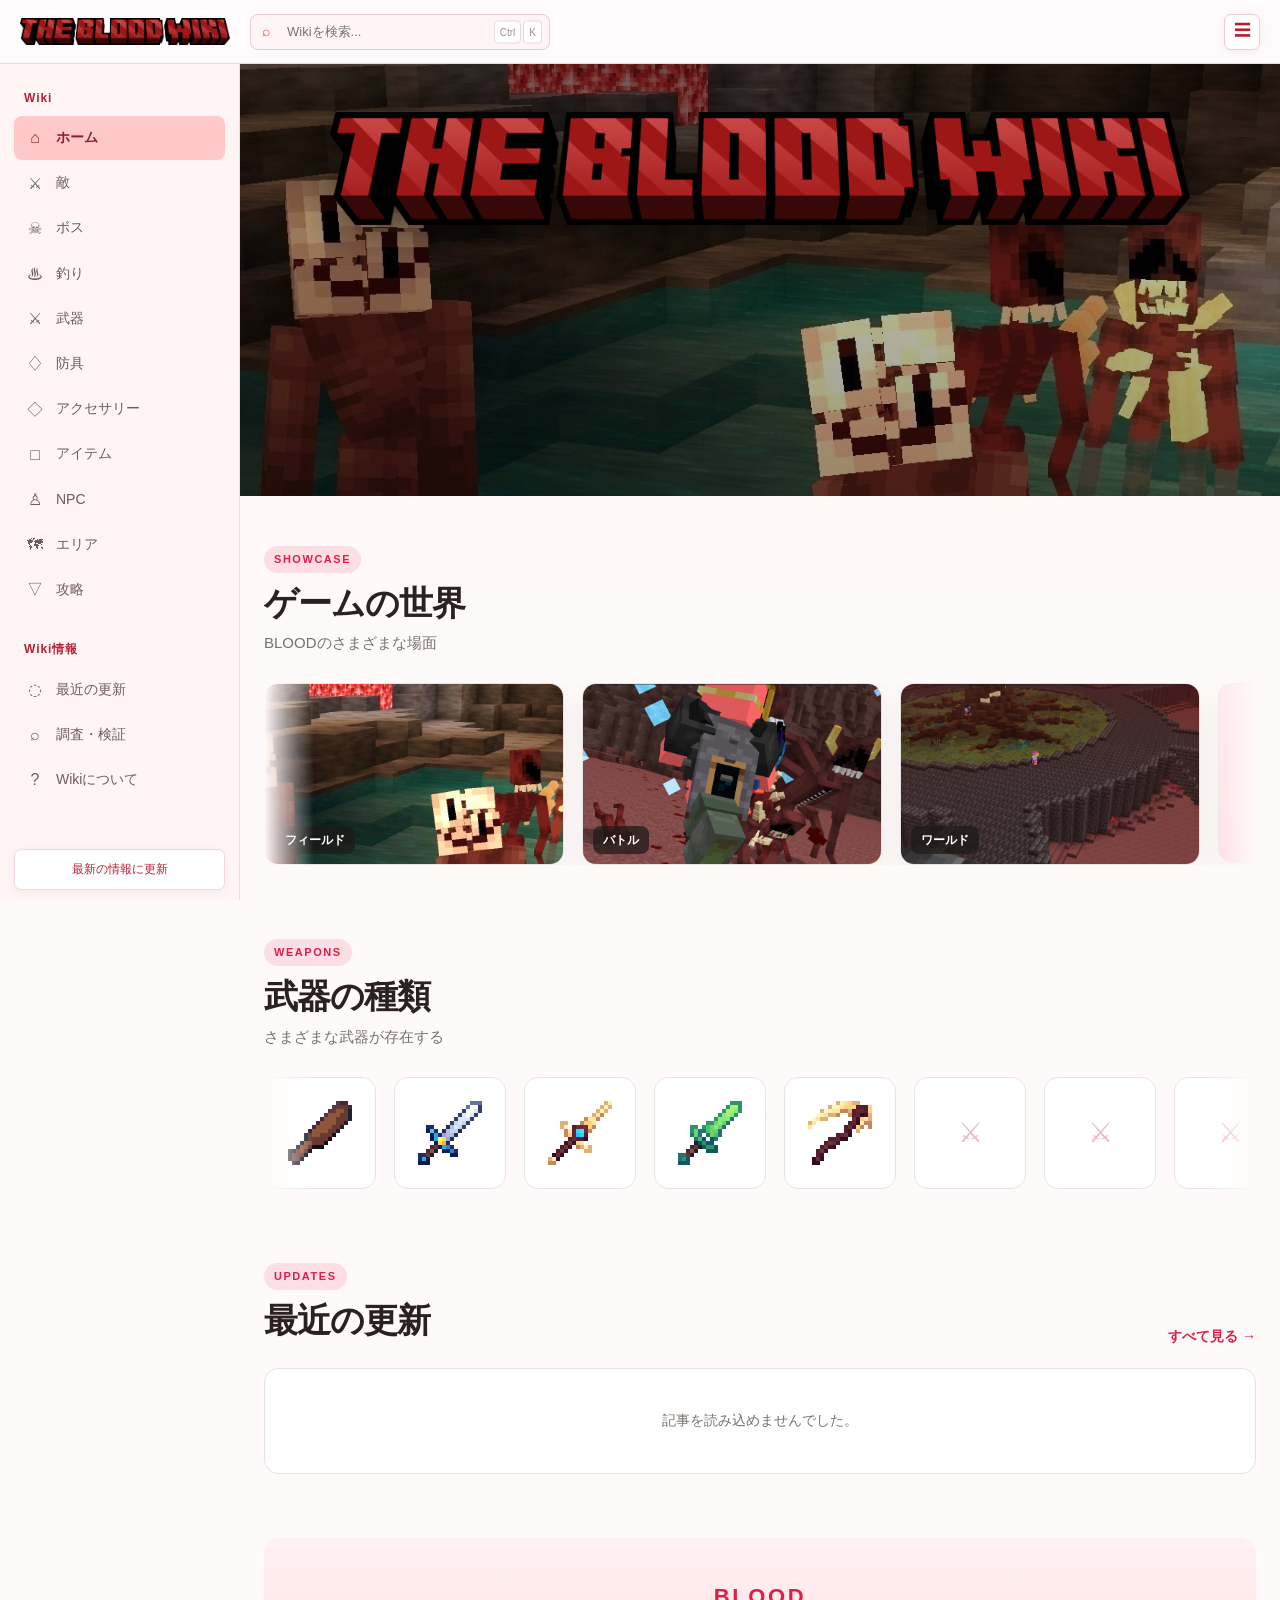
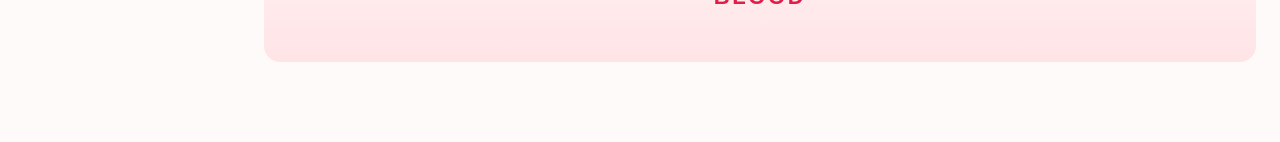
==== commit cc34705f: "updated indx.html" ====
--- a/index.html
+++ b/index.html
@@ -121,28 +121,7 @@
 </section>
 
                     <!-- ========== 何ができるか ========== -->
-                    <section class="hw-features">
-                        <div class="hw-section-label"><span>FEATURES</span></div>
-                        <h2 class="hw-section-title">このWikiでできること</h2>
-
-                        <div class="hw-feature-grid">
-                            <article class="hw-feature" data-reveal>
-                                <div class="hw-feature-num">01</div>
-                                <h3>調べる</h3>
-                                <p>敵のステータス、装備の性能、釣れるもの。プレイ中に気になったことをすぐ確認。</p>
-                            </article>
-                            <article class="hw-feature" data-reveal>
-                                <div class="hw-feature-num">02</div>
-                                <h3>つながる</h3>
-                                <p>関連記事から、知らなかった要素へ自然にたどり着ける構成。</p>
-                            </article>
-                            <article class="hw-feature" data-reveal>
-                                <div class="hw-feature-num">03</div>
-                                <h3>深掘りする</h3>
-                                <p>基本から細かな仕様まで。遊ぶほどに見えてくる世界を残していく。</p>
-                            </article>
-                        </div>
-                    </section>
+                    
 
                     <!-- ========== 最近の更新 ========== -->
                     <section class="hw-recent">
@@ -162,7 +141,6 @@
                     <!-- ========== クロージング ========== -->
                     <section class="hw-closing">
                         <p class="hw-closing-logo">BLOOD</p>
-                        <p class="hw-closing-text">ファンによる非公式Wikiです。</p>
                     </section>
 
                 </div>
